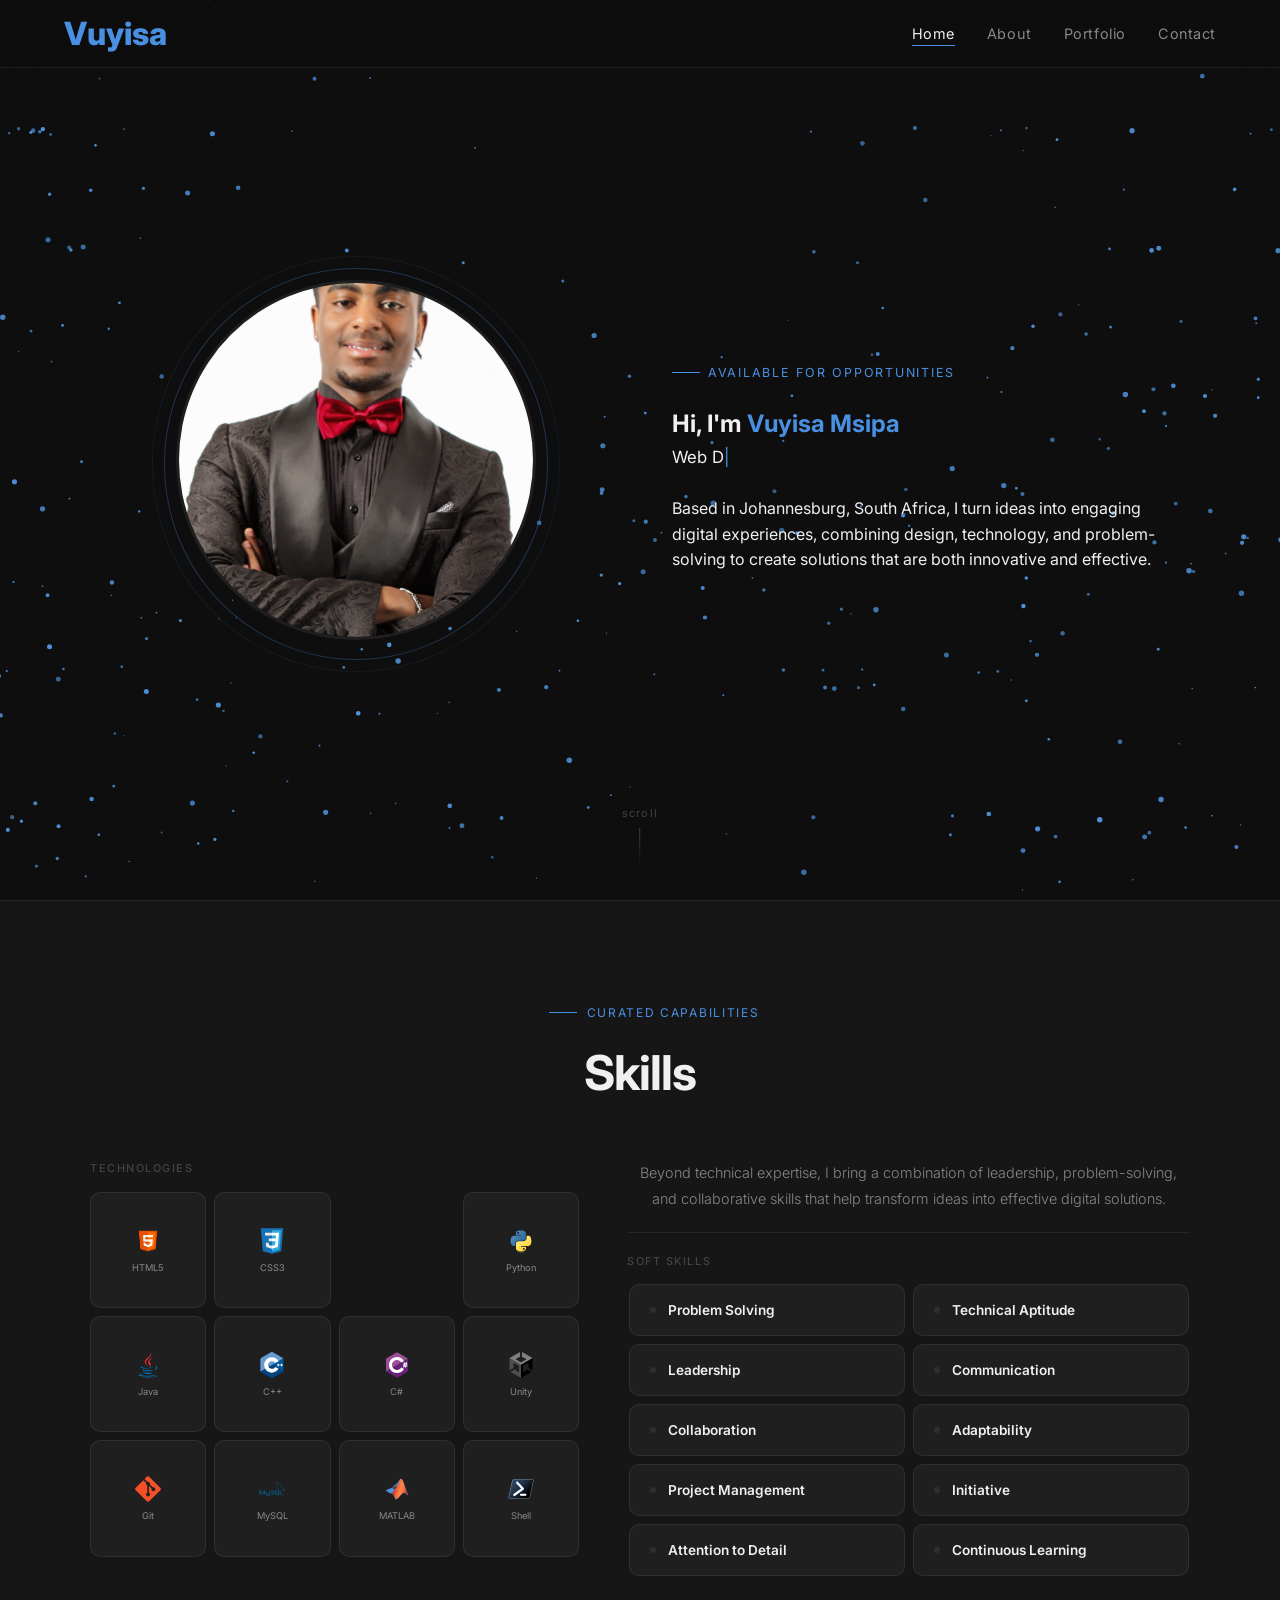
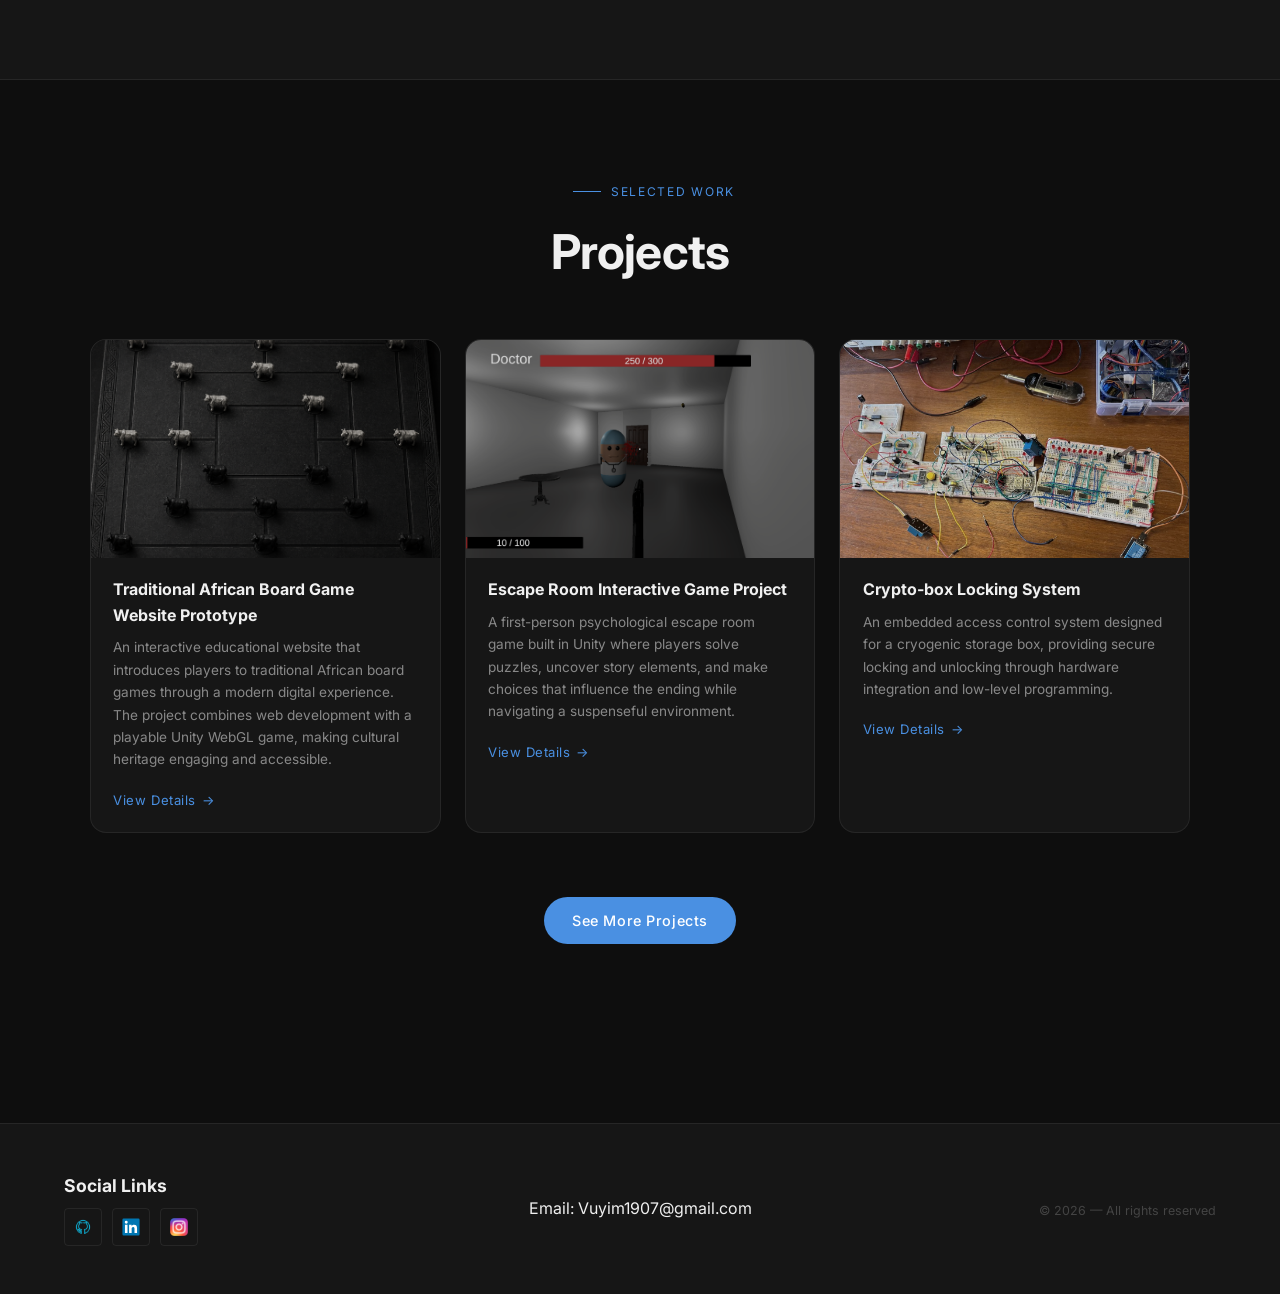
==== index.html @ aa1f0d00 "clean up and logo" ====
<!DOCTYPE html>
<html lang="en">
<head>
<meta charset="UTF-8">
<meta name="viewport" content="width=device-width, initial-scale=1.0">
<title>Home | Vuyisa Msipa</title>
<link rel="preconnect" href="https://fonts.googleapis.com">
<link rel="preconnect" href="https://fonts.gstatic.com" crossorigin>
<link href="https://fonts.googleapis.com/css2?family=Inter:wght@400;500;700&display=swap" rel="stylesheet">

<link rel="stylesheet" href="./CSS/main.css">
<link rel="stylesheet" href="./CSS/layout.css">
<link rel="stylesheet" href="./CSS/components.css">
<link rel="stylesheet" href="./CSS/nav_and_foot.css">
<link rel="stylesheet" href="./CSS/responsive.css">

<script src="./JS/loading.js" defer></script>
<script src="./JS/data.js" defer></script>
<script src="./JS/main.js" defer></script>
<script src="./JS/navigation.js" defer></script>
<script src="./JS/scroll-animation.js" defer></script>
<script src="./JS/modal.js" defer></script>
<script src="./JS/form-validation.js" defer></script>
<script src="./JS/sections.js" defer></script>
<script src="./JS/particles.js" defer></script>
</head>
<body>
<canvas id="particle-canvas"></canvas>
<div id="loader">
  <div class="ring-wrapper">
    <div class="ring"></div>
    <span class="loading-text">loading...</span>
  </div>
  
  <h1 class="website-name">Home</h1>
</div>
 
<nav id="nav"></nav>
  
  <div class="mob-menu" id="mm"></div>
 
<section class="hero">
  <div class="hero-vis">
    <div class="photo-frame">
      <img src="./Assets/Images/Me.jpg" alt="Vuyisa Msipa">
    </div>
  </div>

  <div class="hero-text">
    <div class="kicker">Available for opportunities</div>
    <h1>Hi, I'm <span class="text-accent">Vuyisa Msipa</span></h1>
    <div class="tw-wrap" id="tw"></div>
    <p class="hero-desc">Based in Johannesburg, South Africa, I turn ideas into engaging digital experiences, combining design, technology, and problem-solving to create solutions that are both innovative and effective.</p>
  </div>
  <div class="scroll-ind">scroll</div>
</section>
 
<section class="skills-sec">
  <div class="inner">
<div class="reveal section-header-centered">
<div class="sec-label centered-label">Curated Capabilities</div>
      <h2 class="sec-title large-title">Skills</h2>
    </div>

    <div class="skills-lay">
      <div>
        <div class="sk-tech-label">Technologies</div>
      <div class="skills-grid"></div>
      </div>

     <div class="reveal text-center">
        <p class="skills-desc">
          Beyond technical expertise, I bring a combination of leadership, problem-solving, and collaborative skills that help transform ideas into effective digital solutions.
        </p>
        <div class="sk-divider"></div>
       <div class="sk-tech-label left-label">Soft Skills</div>
        <div class="core-strengths"></div>
      </div>
    </div>
</div>
</section>
 
<section class="proj-sec">
  <div class="inner">
  
    <div class="reveal section-header-centered">
   <div class="sec-label centered-label">Selected work</div>
      <h2 class="sec-title large-title">Projects</h2>
    </div>

    <div class="proj-grid" id="proj-grid"></div>

<div class="btn-wrapper-centered">
<a href="portfolio.html" class="btn-p reveal">See More Projects</a>
    </div>
  </div>
</section>
 
<footer></footer>

<div class="modal-bg" id="modal-bg" onclick="closeModal(event)">
  <div class="modal" id="modal">
    <button class="modal-close" onclick="closeModalDirect()">✕</button>
    <img class="modal-img" id="m-img" src="" alt="">
    <div class="modal-body">
      <div class="modal-num" id="m-num"></div>
      <div class="modal-title" id="m-title"></div>
      <div class="modal-tags" id="m-tags"></div>
      <div class="modal-section"><h4>Overview</h4><p id="m-desc"></p></div>
      <div class="modal-section"><h4>Process & Approach</h4><p id="m-process"></p></div>
      <div class="modal-section"><h4>Key Features</h4><p id="m-features"></p></div>
    </div>
  </div>
</div>

</body>
</html>
---- CSS/main.css ----
*{ margin: 0; padding: 0; box-sizing: border-box; }
:root {
  --bg: #0e0e0e; --section-area-bg: #161616; --surface2: #1f1f1f;
  --border: rgba(255, 255, 255, 0.07); --accent: #4A90E2;
  --accent-dim: rgba(74, 144, 226, 0.15); --accent-glow: rgba(74, 144, 226, 0.3);
  --text: #f0f0f0; --muted: #888; --subtle: #444;
}
html { scroll-behavior: smooth; }
 body {
  font-family: 'Inter', sans-serif; 
  background: var(--bg);
  color: var(--text); 
  overflow-x: hidden; 
  line-height: 1.6; 
}

.website-name {
  font-family: 'Inter', sans-serif; 
  font-size: 48px; 
  font-weight: 700;
  color: var(--accent); 
  letter-spacing: 2px;
  text-transform: uppercase;
}

.loading-text {
  color: var(--text); 
  font-family: 'Inter', sans-serif; 
  font-size: 16px; /* Standardized to body size */
  text-transform: uppercase;
  letter-spacing: 2px;
  animation: pulse-text 2s ease-in-out infinite; 
  z-index: 1;
}

#loader {
  position: fixed;
  inset: 0;
  background: var(--bg); 
  z-index: 9999;
  display: flex;
  flex-direction: column; /* Stacks items vertically */
  text-align: center;
  justify-content: center;
  align-items: center;
  transition: opacity 0.6s ease, visibility 0.6s ease;
}

#loader.done {
  opacity: 0;
  visibility: hidden;
  pointer-events: none;
}

.ring-wrapper {
  position: relative;
  width: 200px;
  height: 200px;
  display: flex;
  justify-content: center;
  align-items: center;
  margin-bottom: 30px; 
}

.ring {
  position: absolute;
  inset: 0;
  border-radius: 50%;
  animation: shiny-ring 2s linear infinite;
}

.ring::before {
  position: absolute;
  content: '';
  left: 0;
  top: 0;
  height: 100%;
  width: 100%;
  border-radius: 50%;
  box-shadow: 0 0 5px rgba(255, 255, 255, 0.3);
}


@keyframes shiny-ring {
  0% {
    transform: rotate(0deg);
    box-shadow: 1px 5px 2px var(--accent);
  }
  50% {
    transform: rotate(180deg);
    box-shadow: 1px 5px 7px var(--surface2); /* The crisp white reflection sweep */
  }
  100% {
    transform: rotate(360deg);
    box-shadow: 1px 5px 2px var(--accent);
  }
}

@keyframes pulse-text {
  0%, 100% {
    opacity: 1;
    color: var(--text);
  }
  50% {
    opacity: 0.15;
    color: var(--bg);
  }
}
---- CSS/layout.css ----
section { position: relative; z-index: 1; }
.inner { max-width: 1100px; margin: 0 auto; }
.page-header { padding: clamp(7rem, 14vh, 10rem) clamp(1.5rem, 5vw, 4rem) clamp(2rem, 4vw, 3rem); max-width: 1100px; margin: 0 auto; }
.page-kicker { display: inline-flex; align-items: center; gap: 8px; font-family: Inter, sans-serif; font-size: .78rem; color: var(--accent); letter-spacing: .14em; text-transform: uppercase; margin-bottom: 1rem; }
.page-kicker::before { content: ''; width: 28px; height: 1px; background: var(--accent); }
.page-title { font-family: 'Inter', sans-serif; font-size: clamp(3rem, 7vw, 5.5rem); font-weight: 800; line-height: 1; letter-spacing: -.03em; margin-bottom: 1.2rem; }
.page-title span { color: var(--accent); }
.page-intro { color: var(--muted); font-size: 1rem; line-height: 1.8; max-width: 600px; }

/* Section Specific Layouts */
.hero { min-height: 100vh; padding: clamp(6rem, 12vh, 10rem) clamp(1.5rem, 5vw, 4rem) 5rem; display: grid; grid-template-columns: 1fr 1fr; align-items: center; gap: 4rem; max-width: 1200px; margin: 0 auto; }
.about-sec { padding: clamp(2rem, 4vw, 4rem) clamp(1.5rem, 5vw, 4rem); }
.intro-grid { 
  display: grid; 
  grid-template-columns: 1fr; 
  gap: 2rem;                 
  align-items: start; 
  max-width: 680px;           
  margin: 0 auto; 
}
.skills-sec { background: var(--section-area-bg); border-top: 1px solid var(--border); border-bottom: 1px solid var(--border); padding: clamp(4rem, 8vw, 7rem) clamp(1.5rem, 5vw, 4rem); }
.skills-lay { display: grid; grid-template-columns: 1fr 1.15fr; gap: 48px; align-items: start; }
.proj-sec { padding: clamp(4rem, 8vw, 7rem) clamp(1.5rem, 5vw, 4rem); }
.proj-grid { display: grid; grid-template-columns: repeat(3, 1fr); gap: 24px; max-width: 1200px; margin: 0 auto; }
.projects-sec { padding: 0 clamp(1.5rem, 5vw, 4rem) clamp(4rem, 8vw, 7rem); }
.proj-stack { display: flex; flex-direction: column; gap: 2px; }
.contact-sec { padding: 0 clamp(1.5rem, 5vw, 4rem) clamp(4rem, 8vw, 7rem); }
.cta-sec { padding: clamp(3rem, 6vw, 5rem) clamp(1.5rem, 5vw, 4rem); }
.divider { border: none; border-top: 1px solid var(--border); margin: clamp(2rem, 4vw, 4rem) clamp(1.5rem, 5vw, 4rem); }
---- CSS/components.css ----
/* Typography & Labels */
.sec-label { font-family: Inter, sans-serif; font-size: .75rem; color: var(--accent); letter-spacing: .14em; text-transform: uppercase; margin-bottom: .8rem; display: flex; align-items: center; gap: 10px; }
.sec-label::before { content: ''; width: 28px; height: 1px; background: var(--accent); }
.sec-title { font-family: 'Inter', sans-serif; font-size: clamp(1.8rem, 3.5vw, 2.8rem); font-weight: 700; letter-spacing: -.02em; margin-bottom: 1.5rem; }
.kicker { display: inline-flex; align-items: center; gap: 8px; font-family: Inter, sans-serif; font-size: .78rem; color: var(--accent); letter-spacing: .14em; text-transform: uppercase; margin-bottom: 1.4rem; }
.kicker::before { content: ''; width: 28px; height: 1px; background: var(--accent); }
.tw-wrap { font-family: Inter, sans-serif; font-size: clamp(.95rem, 1.5vw, 1.05rem); color: var(--text); margin-bottom: 1.6rem; min-height: 1.6em; }
.tw-wrap::after { content: '|'; color: var(--accent); animation: blink .7s step-end infinite; }
@keyframes blink { 50% { opacity: 0; } }

/* Buttons */
.btn-p { display: inline-flex; align-items: center; gap: 8px; padding: .75rem 1.75rem; border-radius: 50px; background: var(--accent); color: #fff; font-size: .9rem; font-weight: 500; letter-spacing: .04em; text-decoration: none; border: none; cursor: pointer; transition: transform .2s, box-shadow .2s; }
.btn-p:hover { transform: translateY(-2px); box-shadow: 0 8px 24px var(--accent-glow); }
.btn-submit { width: 100%; padding: .9rem 1.5rem; border-radius: 50px; background: var(--accent); color: #fff; font-family: Inter, sans-serif; font-size: .95rem; font-weight: 500; letter-spacing: .04em; border: none; cursor: pointer; transition: transform .2s, box-shadow .2s; margin-top: .5rem; }
.btn-submit:hover { transform: translateY(-2px); box-shadow: 0 8px 24px var(--accent-glow); }



/* General Cards & Blocks */
.card { background: var(--section-area-bg); border: 1px solid var(--border); border-radius: 4px; padding: 2rem; margin-bottom: 2px; max-width: 900px; margin-inline: auto; }
.card:hover { border-color: rgba(74, 144, 226, .2); }
.card-head { font-family: Inter, sans-serif; font-weight: 700; font-size: 1.1rem; margin-bottom: 1rem; display: flex; align-items: center; gap: 10px; }
.card-head::before { content: ''; width: 4px; height: 18px; background: var(--accent); border-radius: 2px; }
.card-desc { color: var(--muted); font-size: .9rem; line-height: 1.7; margin-bottom: 1.2rem; }
.cta-box { background: var(--section-area-bg); border: 1px solid var(--border); border-radius: 4px; padding: 3rem; text-align: center; max-width: 1100px; margin: 0 auto; }
.cta-box h3 { font-family: Inter, sans-serif; font-size: clamp(1.4rem, 2.5vw, 2rem); font-weight: 700; margin-bottom: .8rem; }
.cta-box p { color: var(--muted); font-size: .95rem; line-height: 1.7; max-width: 500px; margin: 0 auto 2rem; }

/* Lists & Goals */
ul.styled { list-style: none; display: flex; flex-direction: column; gap: 8px; }
ul.styled li { display: flex; align-items: flex-start; gap: 10px; color: var(--muted); font-size: .9rem; line-height: 1.55; }
ul.styled li::before { content: '→'; color: var(--accent); font-family: Inter, sans-serif; font-size: .8rem; flex-shrink: 0; margin-top: 2px; }
.goals-grid { display: grid; grid-template-columns: 1fr 1fr; gap: 16px; max-width: 900px; margin: 0 auto; }
.goal-card { background: var(--surface2); border: 1px solid var(--border); border-radius: 4px; padding: 1.4rem; }
.goal-card h4 { font-family: Inter, sans-serif; font-size: .95rem; font-weight: 700; margin-bottom: .6rem; color: var(--accent); }
.goal-card p { color: var(--muted); font-size: .88rem; line-height: 1.7; }

/* Images & Visuals */
.intro-img { border-radius: 4px; overflow: hidden; border: 1px solid var(--border); }
.intro-img img { width: 100%; height: 320px; object-fit: cover; filter: grayscale(20%); transition: filter .4s; display: block; }
.intro-img:hover img { filter: none; }
.hobbies-img { border-radius: 4px; overflow: hidden; border: 1px solid var(--border); margin-top: 1.5rem; }
.hobbies-img img { width: 100%; height: 220px; object-fit: cover; display: block; filter: grayscale(20%); transition: filter .4s; border-radius: 16px; }
.hobbies-img:hover img { filter: none; }
.photo-frame { position: relative; width: clamp(220px, 32vw, 360px); aspect-ratio: 1; border-radius: 16px; }
.photo-frame::before { content: ''; position: absolute; inset: -12px; border-radius: 50%; border: 1px solid var(--accent-glow); animation: pulse 3s ease-in-out infinite; }
.photo-frame::after { content: ''; position: absolute; inset: -24px; border-radius: 50%; border: 1px solid rgba(74, 144, 226, .1); animation: pulse 3s 1s ease-in-out infinite; }
.photo-frame img { width: 100%; height: 100%; object-fit: cover; border-radius: 50%; border: 3px solid var(--surface2); filter: grayscale(20%); transition: filter .4s; }
.photo-frame img:hover { filter: none; }
@keyframes pulse { 0%, 100% { transform: scale(1); opacity: 1; } 50% { transform: scale(1.04); opacity: .6; } }

/* Skills Layout & Elements */
.sk-tech-label { font-size: .68rem; letter-spacing: .14em; font-family: Inter, sans-serif; color: var(--subtle); text-transform: uppercase; margin-bottom: 14px; font-weight: 500; }
.sk-divider { width: 100%; height: 1px; background: var(--border); margin: 20px 0; }
.skills-grid { display: grid; grid-template-columns: repeat(4, 1fr); gap: 8px; }
.sk { aspect-ratio: 1; background: var(--surface2); border: 1px solid var(--border); border-radius: 10px; display: flex; flex-direction: column; align-items: center; justify-content: center; gap: 7px; padding: 14px 8px 10px; transition: border-color .2s, background .2s, transform .2s; opacity: 0; transform: scale(.9); }
.sk.visible { opacity: 1; transform: scale(1); }
.sk:hover { border-color: var(--accent); background: var(--accent-dim); transform: scale(1.06); }
.sk img { width: 26px; height: 26px; object-fit: contain; }
.sk span { font-size: .58rem; color: var(--muted); font-family: Inter, sans-serif; text-align: center; }
.skills-desc { color: var(--muted); line-height: 1.8; font-size: .9rem; font-weight: 300; margin: 0; }
.core-strengths { display: grid; grid-template-columns: repeat(2, 1fr); gap: 8px; margin-top: 0; max-width: 560px; margin-inline: auto; }
.strength-card { background: var(--surface2); border: 1px solid var(--border); border-radius: 10px; min-height: 52px; display: flex; align-items: center; justify-content: flex-start; gap: 12px; padding: .85rem 1.25rem; text-align: left; transform: scale(1); transition: transform 0.25s ease, border-color 0.25s ease, background 0.25s ease;  }
.strength-card:hover { border-color: var(--accent); background: var(--accent-dim); transform: scale(1.06); position: relative; }
.strength-card::before { content: ''; width: 6px; height: 6px; border-radius: 50%; background: var(--border); flex-shrink: 0; transition: background .2s; }
.strength-card:hover::before { background: var(--accent); }
.strength-card h4 { margin: 0; font-family: Inter, sans-serif; font-size: .85rem; font-weight: 600; color: var(--text); transition: color .2s; }
.strength-card:hover h4 { color: var(--accent); }

/* Portfolio Project Components */
.proj-grid .pc { background: var(--section-area-bg); border: 1px solid var(--border); border-radius: 16px; overflow: hidden; transition: border-color .3s, transform .3s; }
.proj-grid .pc:hover { border-color: rgba(74, 144, 226, .35); transform: translateY(-4px); }
.pc-img { overflow: hidden; aspect-ratio: 16/10; }
.pc-img img { width: 100%; height: 100%; object-fit: cover; filter: grayscale(25%) brightness(.85); transition: filter .4s, transform .4s; }
.proj-grid .pc:hover .pc-img img { filter: none; transform: scale(1.05); }
.pc-body { padding: 1.2rem 1.4rem; }
.proj-grid .pc-title { font-family: Inter, sans-serif; font-weight: 700; font-size: 1rem; margin-bottom: .5rem; }
.proj-grid .pc-desc { color: var(--muted); font-size: .85rem; line-height: 1.65; margin-bottom: 1rem; }
.pc-link { font-size: .82rem; color: var(--accent); text-decoration: none; letter-spacing: .04em; display: inline-flex; align-items: center; gap: 6px; transition: gap .2s; border-radius: 50px; }
.pc-link:hover { gap: 12px; }
.pc-link::after { content: '→'; }

.proj-stack .pc { background: var(--section-area-bg); border: 1px solid var(--border); border-radius: 16px; overflow: hidden; display: grid; grid-template-columns: 380px 1fr; opacity: 0; transform: translateY(30px); transition: opacity .5s, transform .5s, border-color .3s; }
.proj-stack .pc:nth-child(even) { direction: rtl; }
.proj-stack .pc:nth-child(even) > * { direction: ltr; }
.proj-stack .pc.visible { opacity: 1; transform: none; }
.proj-stack .pc:hover { border-color: rgba(74, 144, 226, .35); }
.pc-thumb { overflow: hidden; aspect-ratio: 16/10; }
.pc-thumb img { width: 100%; height: 100%; object-fit: cover; filter: grayscale(30%) brightness(.8); transition: filter .5s, transform .5s; display: block; }
.proj-stack .pc:hover .pc-thumb img { filter: none; transform: scale(1.04); }
.pc-info { padding: 2rem 2.5rem; display: flex; flex-direction: column; justify-content: center; gap: 1rem; }
.pc-num { font-family: Inter, sans-serif; font-size: .7rem; color: var(--accent); letter-spacing: .1em; }
.proj-stack .pc-title { font-family: Inter, sans-serif; font-size: clamp(1.1rem, 2vw, 1.4rem); font-weight: 700; }
.proj-stack .pc-desc { color: var(--muted); font-size: .9rem; line-height: 1.7; max-width: 400px; }
.pc-tags { display: flex; flex-wrap: wrap; gap: 8px; }
.tag { font-family: Inter, sans-serif; font-size: .68rem; padding: 4px 10px; border-radius: 2px; background: var(--accent-dim); color: var(--accent); letter-spacing: .06em; }
.pc-btn { align-self: flex-start; display: inline-flex; align-items: center; gap: 8px; padding: .6rem 1.4rem; border-radius: 2px; background: transparent; border: 1px solid var(--subtle); color: var(--muted); font-size: .85rem; font-weight: 500; letter-spacing: .04em; transition: border-color .2s, color .2s, gap .2s; }
.pc-btn:hover { border-color: var(--accent); color: var(--accent); gap: 14px; cursor: pointer; }

/* Contact Forms & Elements */
.form-card { background: var(--section-area-bg); border: 1px solid var(--border); border-radius: 16px; padding: clamp(2.5rem, 6vw, 3.5rem); box-shadow: 0 20px 40px rgba(0, 0, 0, 0.3); }
.form-card h3 { font-family: 'Inter', sans-serif; font-size: 1.3rem; font-weight: 700; margin-bottom: .5rem; }
.form-card p { color: var(--muted); font-size: .88rem; line-height: 1.6; margin-bottom: 2rem; }
.field { margin-bottom: 2rem; }
.field label { display: block; font-family: Inter, sans-serif; font-size: .72rem; color: var(--accent); letter-spacing: .1em; text-transform: uppercase; margin-bottom: .5rem; }
.field input, .field textarea { width: 100%; background: var(--surface2); border: 1px solid var(--border); border-radius: 8px; padding: 1.1rem 1.25rem; color: var(--text); font-family: Inter, sans-serif; font-size: .95rem; line-height: 1.5; transition: border-color .2s, background-color .2s; outline: none; resize: vertical; }
.field input:focus, .field textarea:focus { border-color: var(--accent); background: var(--bg); }
.field input::placeholder, .field textarea::placeholder { color: var(--subtle); }
.field textarea { min-height: 165px; }

.form-success { display: none; text-align: center; padding: 2rem; color: var(--accent); font-family: Inter, sans-serif; font-size: .9rem; }
.form-success.show { display: block; }
.err { color: #e05; font-size: .78rem; margin-top: 4px; font-family: Inter, sans-serif; display: none; }
.err.show { display: block; }

/* Modals */
.modal-bg { position: fixed; inset: 0; background: rgba(0, 0, 0, .85); z-index: 2000; display: flex; align-items: center; justify-content: center; padding: 1.5rem; opacity: 0; visibility: hidden; transition: opacity .3s, visibility .3s; backdrop-filter: blur(8px); }
.modal-bg.open { opacity: 1; visibility: visible; }
.modal { background: var(--section-area-bg); border: 1px solid rgba(74, 144, 226, .25); border-radius: 4px; max-width: 760px; width: 100%; max-height: 90vh; overflow-y: auto; position: relative; transform: scale(.95) translateY(20px); transition: transform .3s; }
.modal-bg.open .modal { transform: none; }
.modal-img { width: 100%; aspect-ratio: 16/9; object-fit: cover; display: block; }
.modal-body { padding: 2rem; }
.modal-num { font-family: Inter, sans-serif; font-size: .7rem; color: var(--accent); letter-spacing: .1em; margin-bottom: .5rem; }
.modal-title { font-family: Inter, sans-serif; font-size: 1.6rem; font-weight: 800; margin-bottom: 1rem; }
.modal-desc { color: var(--muted); font-size: .9rem; line-height: 1.8; margin-bottom: 1.5rem; }
.modal-tags { display: flex; flex-wrap: wrap; gap: 8px; margin-bottom: 1.5rem; }
.modal-close { position: absolute; top: 1rem; right: 1rem; background: var(--surface2); border: 1px solid var(--border); border-radius: 50%; width: 36px; height: 36px; display: flex; align-items: center; justify-content: center; font-size: 1.1rem; color: var(--muted); transition: color .2s, border-color .2s; }
.modal-close:hover { color: var(--text); border-color: var(--accent); }
.modal-section { margin-bottom: 1.2rem; }
.modal-section h4 { font-family: Inter, sans-serif; font-size: .9rem; font-weight: 700; margin-bottom: .5rem; color: var(--accent); }
.modal-section p { color: var(--muted); font-size: .88rem; line-height: 1.7; }

/* Utilities & Animations */
.intro-text p { color: var(--muted); line-height: 1.85; font-size: .95rem; }
.intro-text p+p { margin-top: 1rem; }
.reveal { opacity: 0; transform: translateY(28px); transition: opacity .6s, transform .6s; }
.reveal.visible { opacity: 1; transform: none; }
.hero-text { opacity: 0; transform: translateY(24px); animation: hIn .8s .9s cubic-bezier(.4, 0, .2, 1) forwards; }
.hero-vis { opacity: 0; animation: hIn .8s 1.1s cubic-bezier(.4, 0, .2, 1) forwards; display: flex; align-items: center; justify-content: center; }
@keyframes hIn { to { opacity: 1; transform: none; } }
.scroll-ind { position: absolute; bottom: 2rem; left: 50%; transform: translateX(-50%); display: flex; flex-direction: column; align-items: center; gap: 6px; color: var(--subtle); font-family: Inter, sans-serif; font-size: .68rem; letter-spacing: .1em; animation: bob 2s ease-in-out infinite; }
@keyframes bob { 0%, 100% { transform: translateX(-50%) translateY(0); } 50% { transform: translateX(-50%) translateY(6px); } }
.scroll-ind::after { content: ''; width: 1px; height: 40px; background: linear-gradient(var(--subtle), transparent); }
/*3D Particle Canvas*/
#particle-canvas {
  position: fixed;
  top: 0;
  left: 0;
  width: 100vw;
  height: 100vh;
  display: block;
  z-index: -1;
  pointer-events: none; 
}

/* Extracted Utility Classes */
.text-accent { color: var(--accent); }
.text-center { text-align: center; }
.section-header-centered { text-align: center; margin-bottom: 3rem; }
.centered-label { justify-content: center; transform: translateX(14px); }
.large-title { font-size: 3rem; margin-bottom: 0; }
.left-label { text-align: left; margin-bottom: 14px; }
.btn-wrapper-centered { text-align: center; margin-top: 4rem; }

/* Contact Form Utilities */
.contact-header { display: flex; flex-direction: column; align-items: center; padding-bottom: 2rem; }
.contact-intro { text-align: center; margin: 0 auto; }
.form-wrapper { max-width: 650px; margin: 0 auto; }
.form-success-note { color: var(--muted); font-size: .82rem; }

/* About Page Utilities */
.mb-1 { margin-bottom: 1rem; }
.mt-16 { margin-top: 16px; }
.mb-0 { margin-bottom: 0 !important; }
---- CSS/nav_and_foot.css ----
/* Navigation Bar */
nav { 
  position: fixed; 
  top: 0; 
  left: 0; 
  right: 0; 
  z-index: 1000; 
  display: flex; 
  align-items: center; 
  justify-content: space-between; 
  padding: 0 clamp(1.5rem, 5vw, 4rem); 
  height: 68px; 
  background: rgba(14, 14, 14, .97); 
  backdrop-filter: blur(20px); 
  border-bottom: 1px solid var(--border); 
  transition: background .3s; 
}

.nav-logo { 
  font-family: Inter, sans-serif; 
  font-weight: 800; 
  font-size: 2rem; 
  color: var(--accent); 
  text-decoration: none; 
  position: relative; 
}

.nav-links { 
  display: flex; 
  gap: 2rem; 
  list-style: none; 
}

.nav-links a { 
  color: var(--muted); 
  text-decoration: none; 
  font-size: .9rem; 
  letter-spacing: .04em; 
  transition: color .2s; 
  position: relative; 
}

.nav-links a::after { 
  content: ''; 
  position: absolute; 
  bottom: -4px; 
  left: 0; 
  right: 0; 
  height: 1px; 
  background: var(--accent); 
  transform: scaleX(0); 
  transform-origin: left; 
  transition: transform .25s; 
}

.nav-links a:hover { 
  color: var(--text); 
}

.nav-links a:hover::after, 
.nav-links a.active::after { 
  transform: scaleX(1); 
}

.nav-links a.active { 
  color: var(--text); 
}

/* Responsive Hamburger Layout Components */
.ham { 
  display: none; 
  flex-direction: column; 
  gap: 5px; 
  background: none; 
  border: none; 
  padding: 4px; 
}

.ham span { 
  width: 24px; 
  height: 1.5px; 
  background: var(--text); 
  transition: transform .3s, opacity .3s; 
  display: block; 
}

/* Mobile Slide Overlay Menu */
.mob-menu { 
  display: none; 
  position: fixed; 
  top: 68px; 
  left: 0; 
  right: 0; 
  bottom: 0; 
  background: rgba(14, 14, 14, .97); 
  z-index: 999; 
  flex-direction: column; 
  align-items: center; 
  justify-content: center; 
  gap: 2.5rem; 
}

.mob-menu.open { 
  display: flex; 
}

.mob-menu a { 
  font-family: Inter, sans-serif; 
  font-size: 2rem; 
  font-weight: 700; 
  color: var(--text); 
  text-decoration: none; 
  transition: color .2s; 
}

.mob-menu a:hover { 
  color: var(--accent); 
}


/*FOOTER */
footer { 
  background: var(--section-area-bg); 
  border-top: 1px solid var(--border); 
  padding: 3rem clamp(1.5rem, 5vw, 4rem); 
  
  display: grid;
  grid-template-columns: 1fr auto 1fr;
  align-items: center;
  gap: 2rem; 
  
  position: relative; 
  z-index: 1; 
  margin-top: clamp(3rem, 6vw, 6rem); 
}

.f-logo { 
  font-family: Inter, sans-serif; 
  font-weight: 700; 
  font-size: 1.1rem; 
}

.f-copy { 
  color: var(--subtle); 
  font-size: .78rem; 
  font-family: Inter, sans-serif; 
  margin-top: 4px; 
}

/* Social Links & Icons */
.soc-row { 
  display: flex; 
  gap: 10px; 
}

.soc { 
  display: inline-flex; 
  align-items: center; 
  justify-content: center; 
  width: 38px; 
  height: 38px; 
  border: 1px solid var(--border); 
  border-radius: 4px; 
  text-decoration: none; 
  transition: border-color .2s ease; 
}

/* Turns the border blue on hover */
.soc:hover { 
  border-color: #007BFF; 
}

.soc img {
  width: 18px;
  height: 18px;
  object-fit: contain;
  transition: opacity 0.2s ease;
}

/* Adds a slight fade to the image on hover */
.soc:hover img {
  opacity: 0.8;
}
---- CSS/responsive.css ----
@media(max-width: 900px) {
  .hero { grid-template-columns: 1fr; text-align: center; padding-top: 8rem; }
  .hero-vis { order: -1; }
  .photo-frame { width: 180px; }
  .hero-desc { max-width: 100%; margin-inline: auto; }
  .kicker { justify-content: center; }
  .skills-lay { grid-template-columns: 1fr; gap: 2rem; }
  .proj-grid { grid-template-columns: 1fr; }
  .proj-stack .pc { grid-template-columns: 1fr; }
  .proj-stack .pc:nth-child(even) { direction: ltr; }
  .pc-thumb { aspect-ratio: 16/9; }
}

@media(max-width: 768px) {
  .intro-grid { grid-template-columns: 1fr; }
  .goals-grid { grid-template-columns: 1fr; }
  footer {
    grid-template-columns: 1fr;
    justify-content: center;
    text-align: center;
    gap: 2.5rem;
  }
  footer > div {
    display: flex !important;
    flex-direction: column !important;
    align-items: center !important;
    text-align: center !important;
  }
}

@media(max-width: 640px) {
  .nav-links { display: none; }
  .ham { display: flex; }
  .proj-grid { grid-template-columns: 1fr; }
}

@media (pointer: coarse) {
  body, a, button, .soc-card, .ham {
    cursor: auto !important;
  }
}
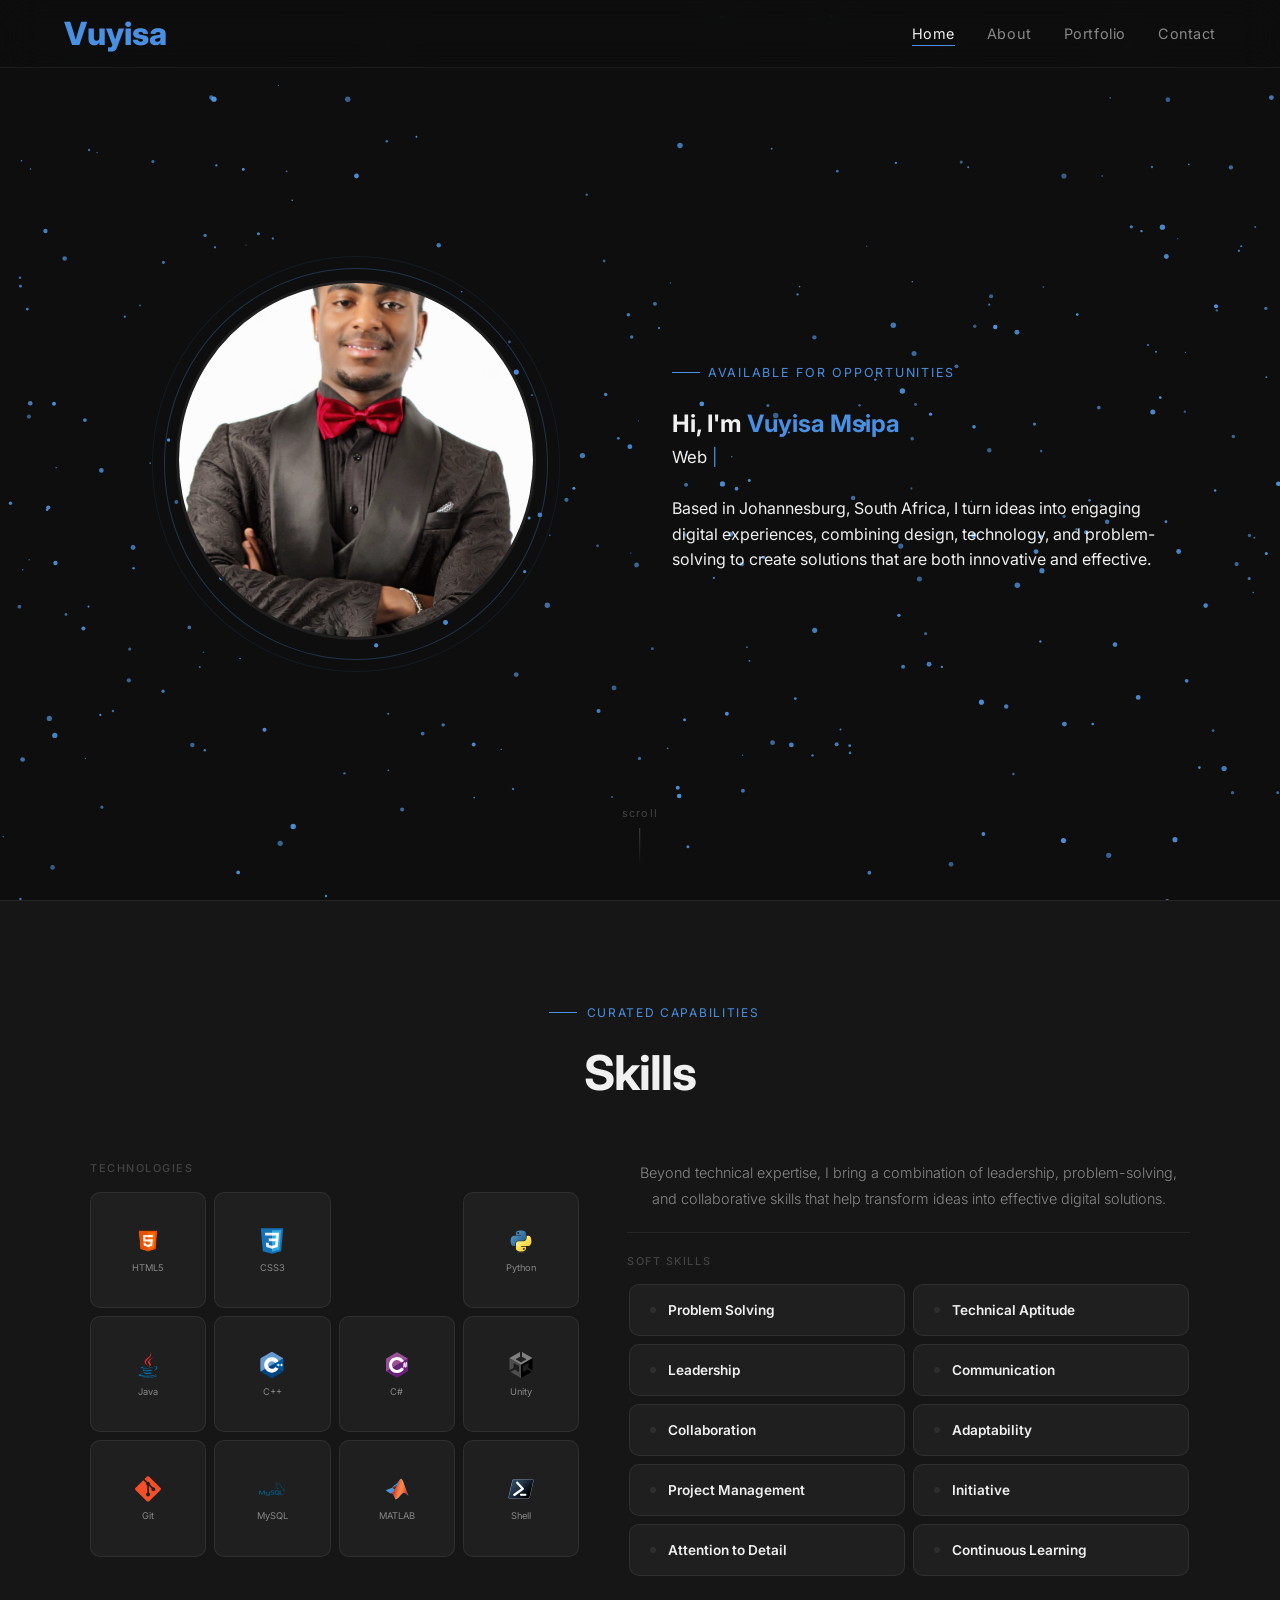
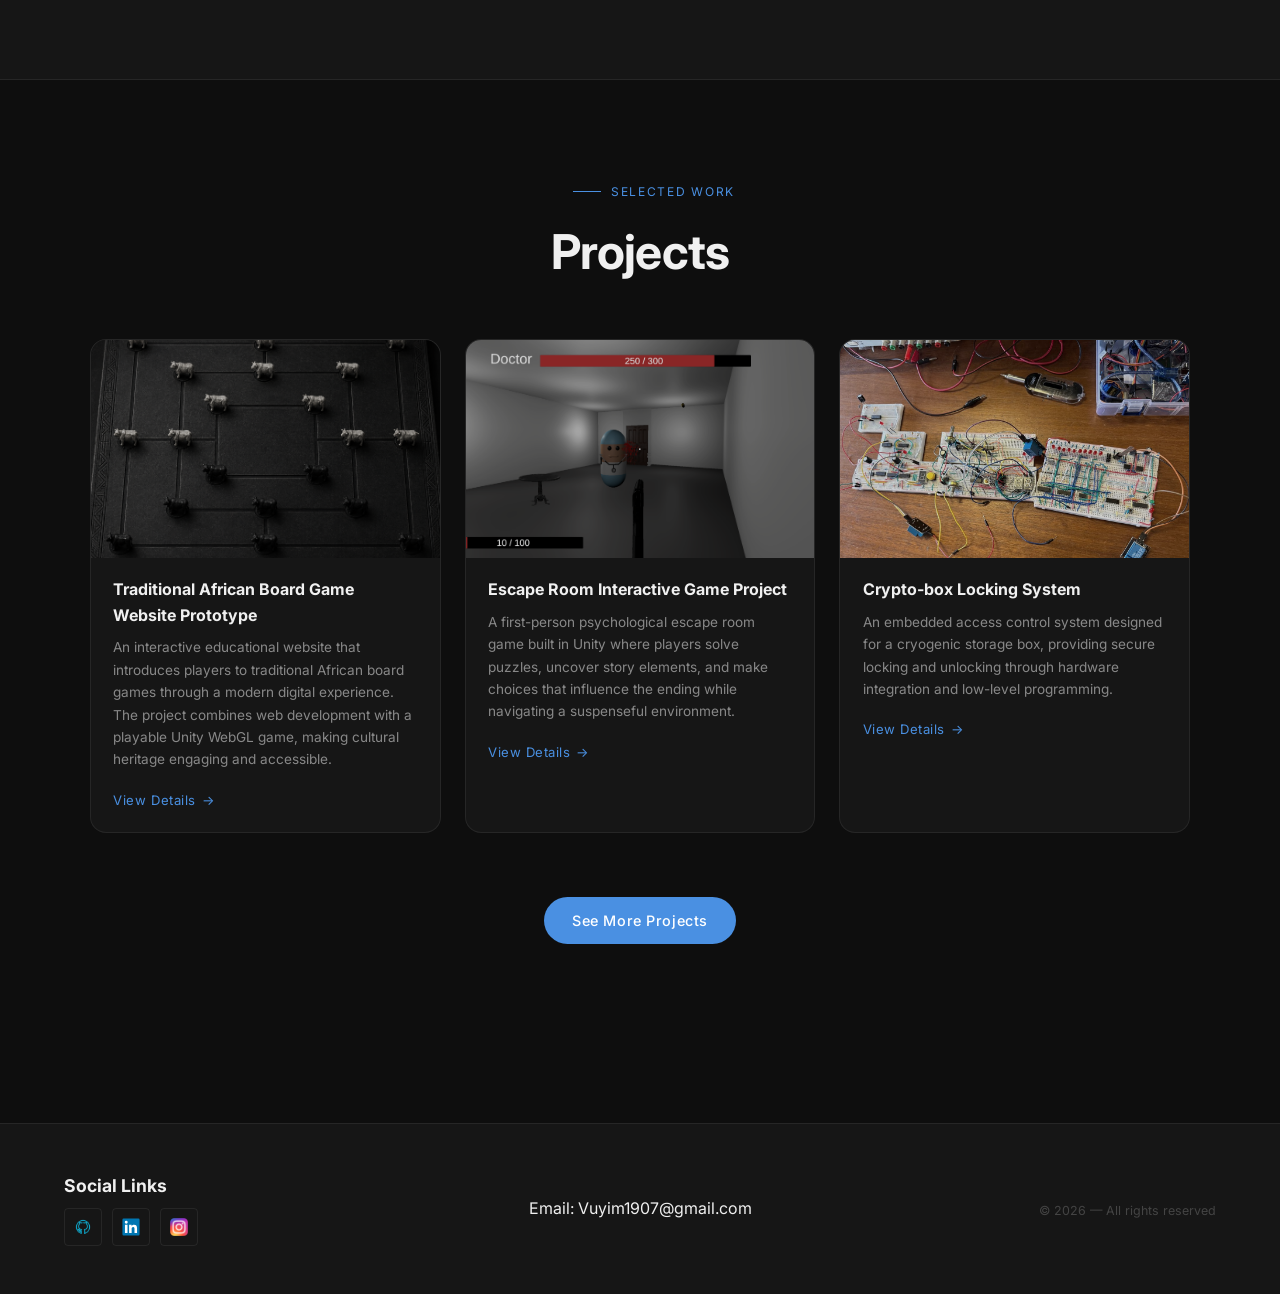
==== commit 4c97bf25: "about" ====
--- a/index.html
+++ b/index.html
@@ -25,20 +25,20 @@
 <script src="./JS/particles.js" defer></script>
 </head>
 <body>
-<canvas id="particle-canvas"></canvas>
+<canvas id="particle-canvas" aria-hidden="true"></canvas>
 <div id="loader">
   <div class="ring-wrapper">
     <div class="ring"></div>
     <span class="loading-text">loading...</span>
   </div>
   
-  <h1 class="website-name">Home</h1>
+  <p class="website-name">Home</p>
 </div>
  
 <nav id="nav"></nav>
   
   <div class="mob-menu" id="mm"></div>
- 
+ <main>
 <section class="hero">
   <div class="hero-vis">
     <div class="photo-frame">
@@ -95,7 +95,7 @@
     </div>
   </div>
 </section>
- 
+ </main>
 <footer></footer>
 
 <div class="modal-bg" id="modal-bg" onclick="closeModal(event)">
--- a/CSS/components.css
+++ b/CSS/components.css
@@ -13,7 +13,6 @@
 .btn-p:hover { transform: translateY(-2px); box-shadow: 0 8px 24px var(--accent-glow); }
 .btn-submit { width: 100%; padding: .9rem 1.5rem; border-radius: 50px; background: var(--accent); color: #fff; font-family: Inter, sans-serif; font-size: .95rem; font-weight: 500; letter-spacing: .04em; border: none; cursor: pointer; transition: transform .2s, box-shadow .2s; margin-top: .5rem; }
 .btn-submit:hover { transform: translateY(-2px); box-shadow: 0 8px 24px var(--accent-glow); }
-
 
 
 /* General Cards & Blocks */
--- a/CSS/nav_and_foot.css
+++ b/CSS/nav_and_foot.css
@@ -177,7 +177,4 @@
   transition: opacity 0.2s ease;
 }
 
-/* Adds a slight fade to the image on hover */
-.soc:hover img {
-  opacity: 0.8;
-}+.soc:hover img {opacity: 0.8;}
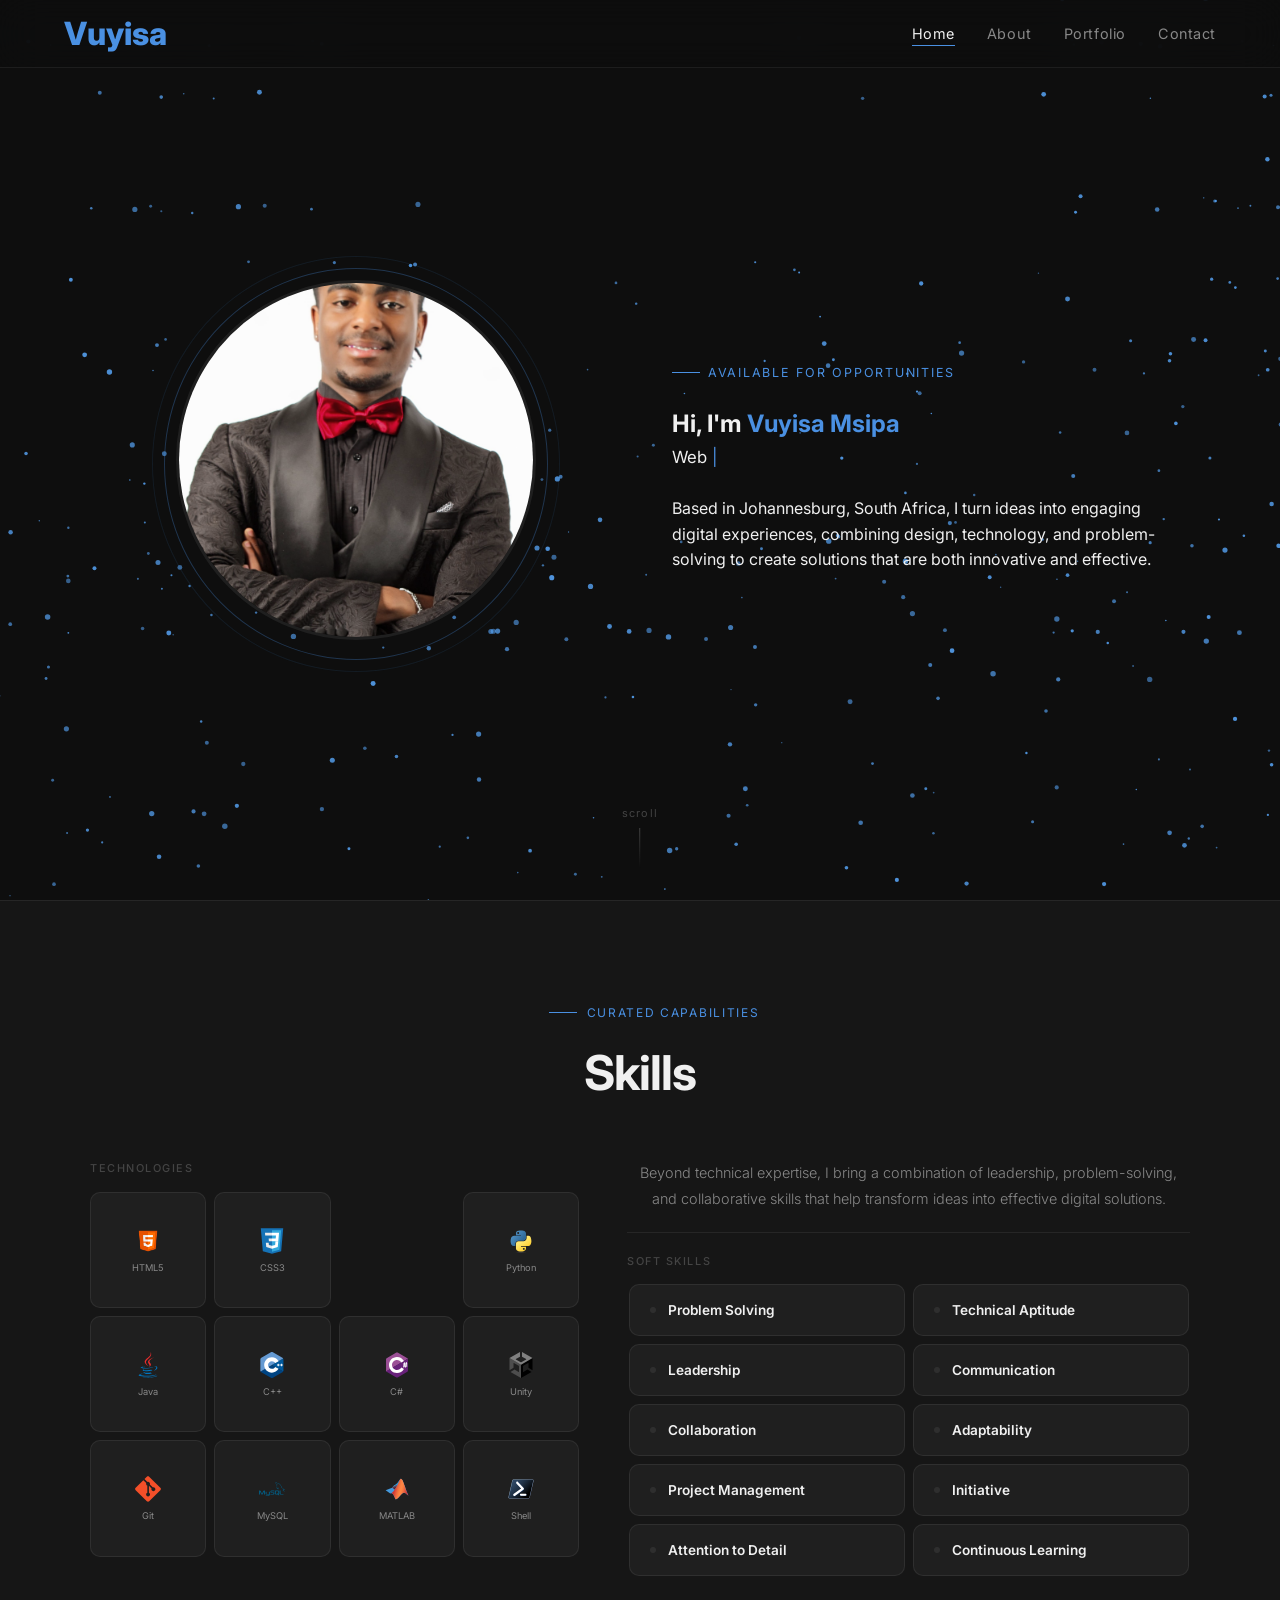
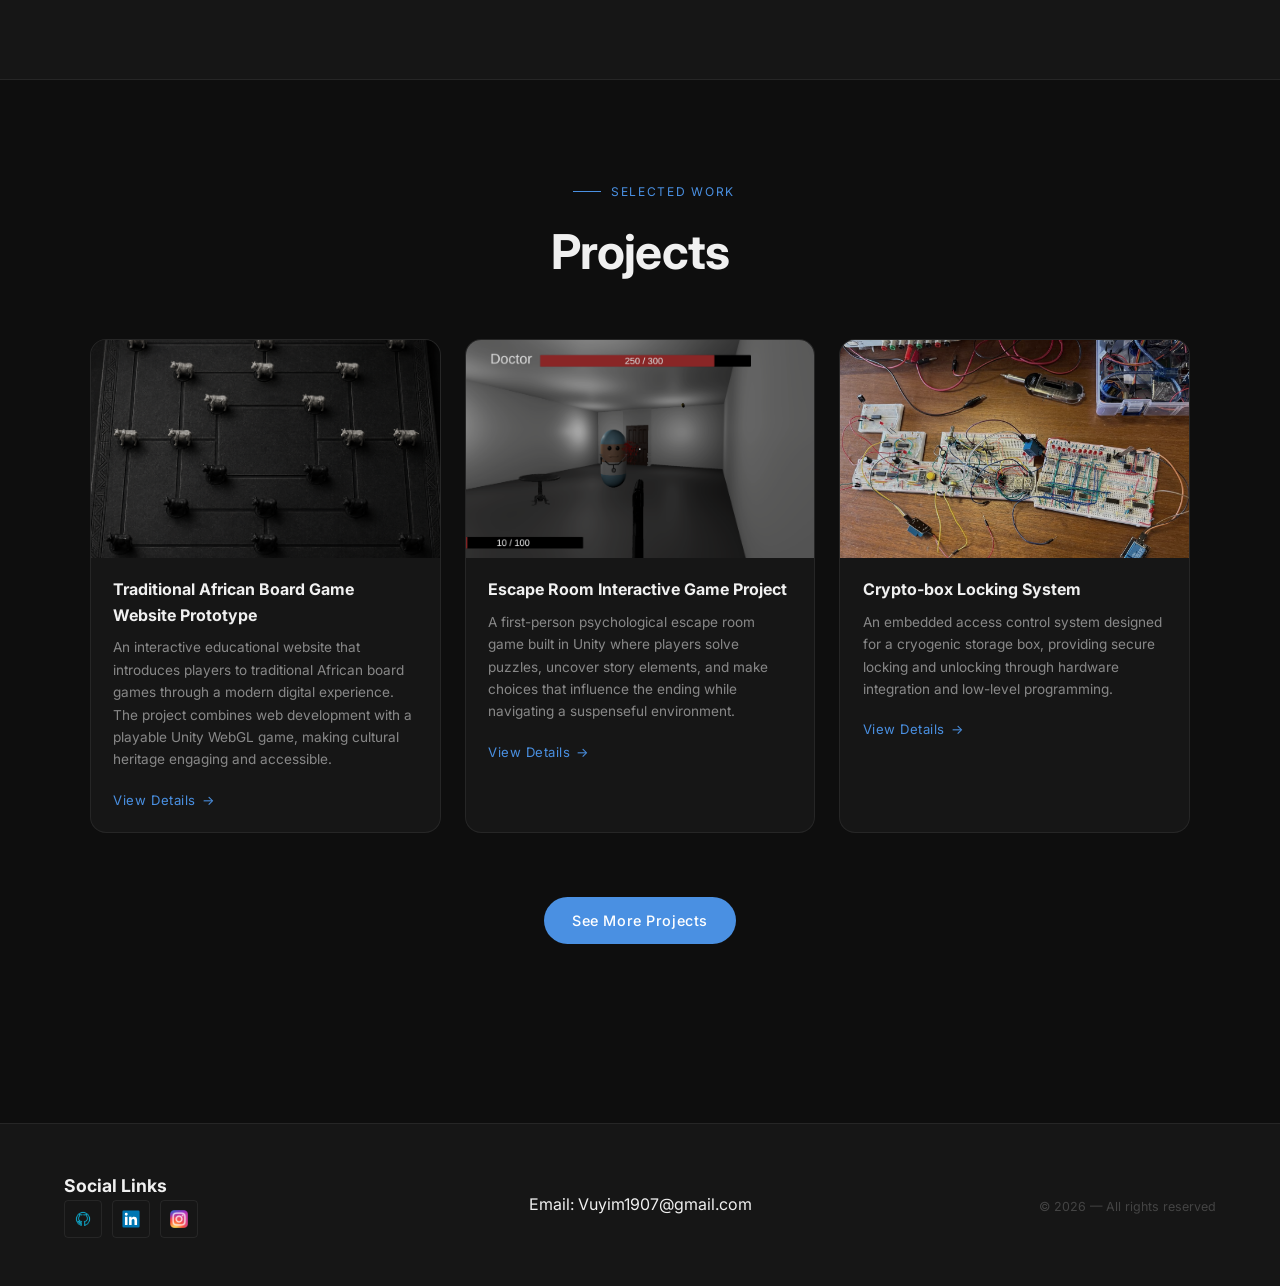
==== commit 4e41c698: "clean ups" ====
--- a/index.html
+++ b/index.html
@@ -16,11 +16,10 @@
 
 <script src="./JS/loading.js" defer></script>
 <script src="./JS/data.js" defer></script>
+<script src="./JS/scroll-animation.js" defer></script>
 <script src="./JS/main.js" defer></script>
 <script src="./JS/navigation.js" defer></script>
-<script src="./JS/scroll-animation.js" defer></script>
 <script src="./JS/modal.js" defer></script>
-<script src="./JS/form-validation.js" defer></script>
 <script src="./JS/sections.js" defer></script>
 <script src="./JS/particles.js" defer></script>
 </head>
--- a/CSS/components.css
+++ b/CSS/components.css
@@ -98,8 +98,6 @@
 
 /* Contact Forms & Elements */
 .form-card { background: var(--section-area-bg); border: 1px solid var(--border); border-radius: 16px; padding: clamp(2.5rem, 6vw, 3.5rem); box-shadow: 0 20px 40px rgba(0, 0, 0, 0.3); }
-.form-card h3 { font-family: 'Inter', sans-serif; font-size: 1.3rem; font-weight: 700; margin-bottom: .5rem; }
-.form-card p { color: var(--muted); font-size: .88rem; line-height: 1.6; margin-bottom: 2rem; }
 .field { margin-bottom: 2rem; }
 .field label { display: block; font-family: Inter, sans-serif; font-size: .72rem; color: var(--accent); letter-spacing: .1em; text-transform: uppercase; margin-bottom: .5rem; }
 .field input, .field textarea { width: 100%; background: var(--surface2); border: 1px solid var(--border); border-radius: 8px; padding: 1.1rem 1.25rem; color: var(--text); font-family: Inter, sans-serif; font-size: .95rem; line-height: 1.5; transition: border-color .2s, background-color .2s; outline: none; resize: vertical; }
--- a/CSS/nav_and_foot.css
+++ b/CSS/nav_and_foot.css
@@ -177,4 +177,5 @@
   transition: opacity 0.2s ease;
 }
 
-.soc:hover img {opacity: 0.8;}+.soc:hover img {opacity: 0.8;}
+.f-col { display: flex; flex-direction: column; gap: 8px; }
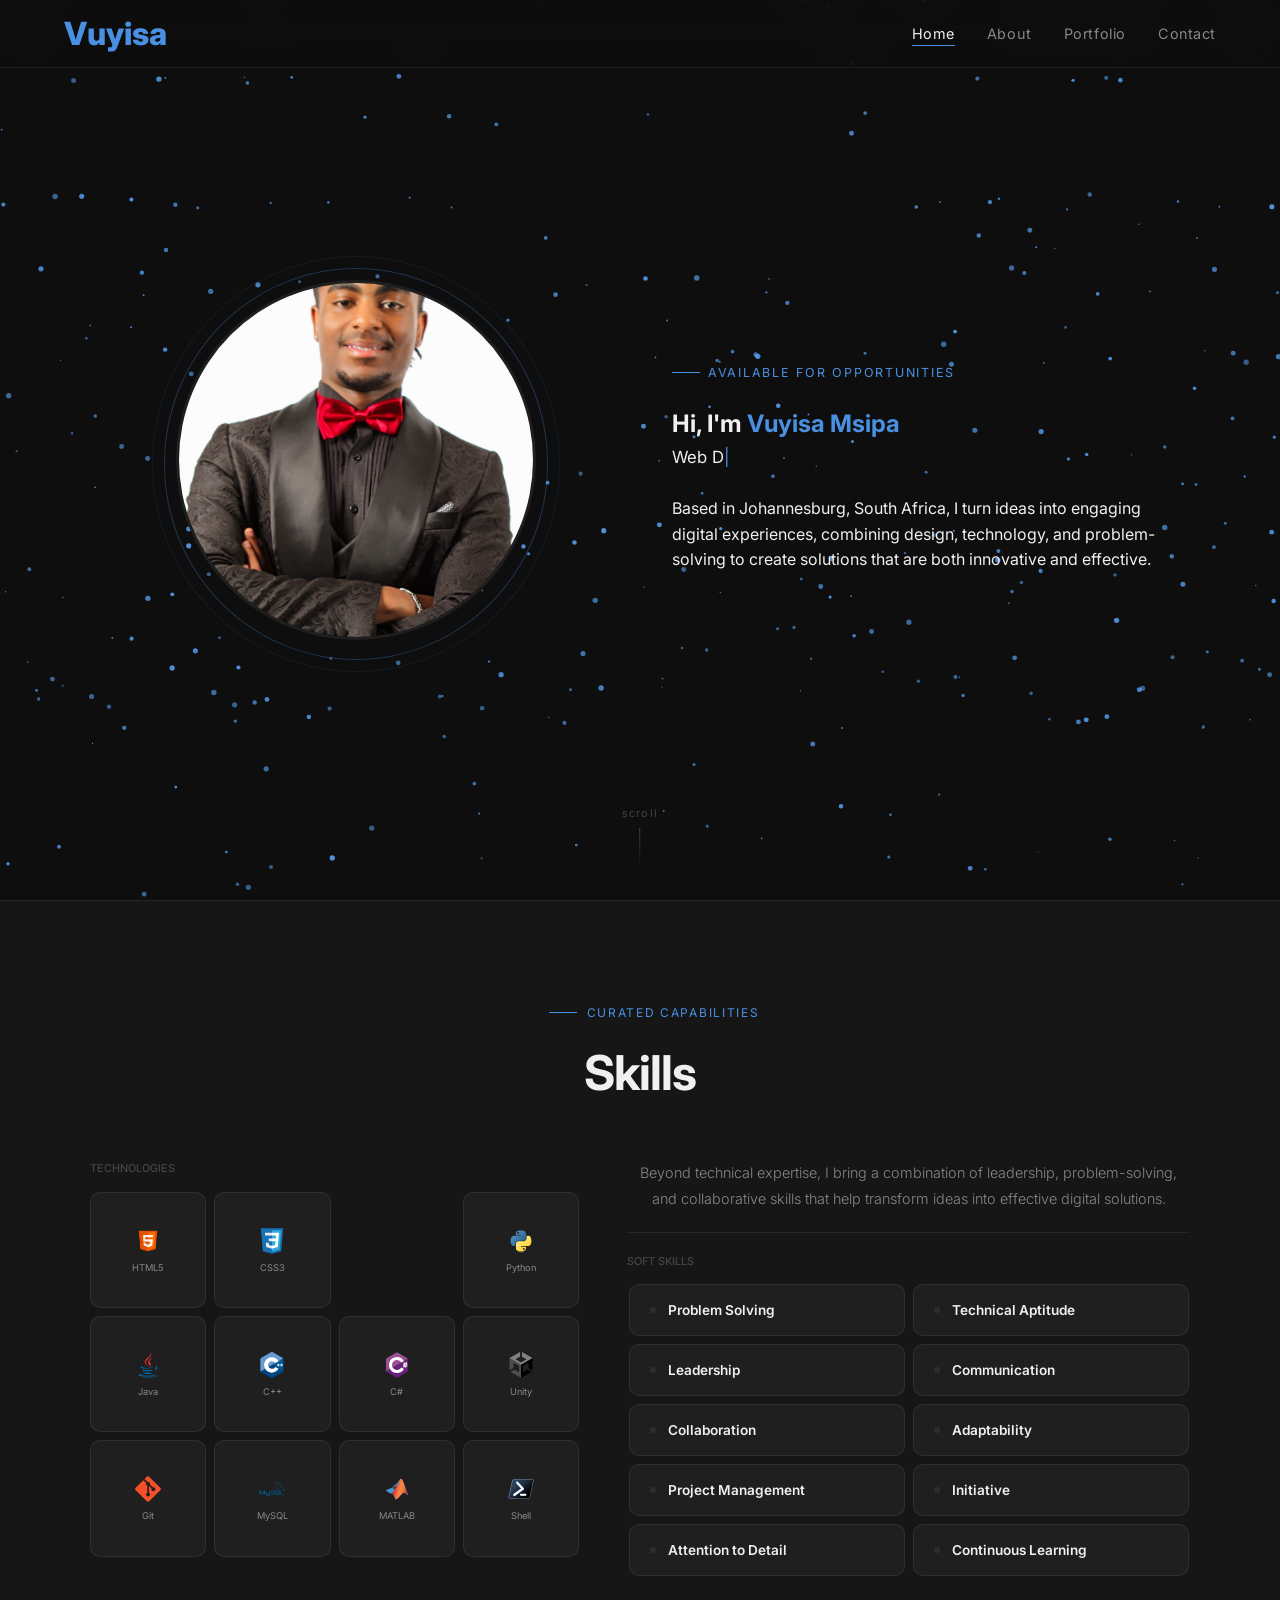
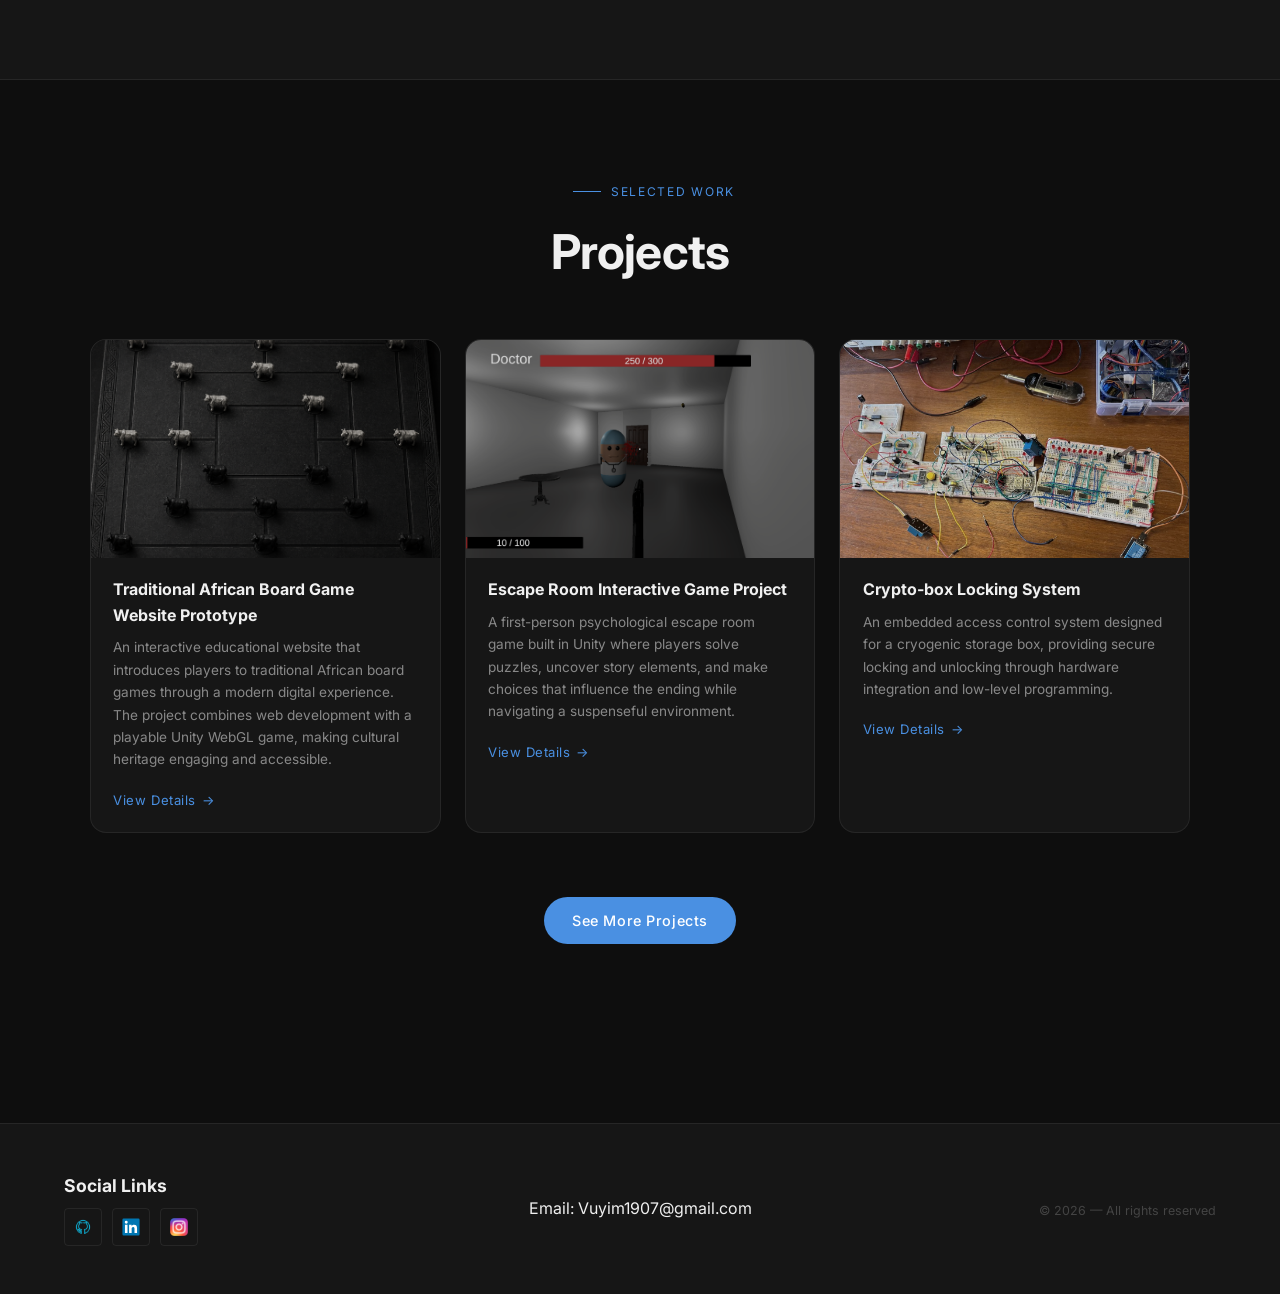
==== commit 6684bdc5: "fixes" ====
--- a/index.html
+++ b/index.html
@@ -1,116 +1,112 @@
 <!DOCTYPE html>
 <html lang="en">
 <head>
-<meta charset="UTF-8">
-<meta name="viewport" content="width=device-width, initial-scale=1.0">
-<title>Home | Vuyisa Msipa</title>
-<link rel="preconnect" href="https://fonts.googleapis.com">
-<link rel="preconnect" href="https://fonts.gstatic.com" crossorigin>
-<link href="https://fonts.googleapis.com/css2?family=Inter:wght@400;500;700&display=swap" rel="stylesheet">
-
-<link rel="stylesheet" href="./CSS/main.css">
-<link rel="stylesheet" href="./CSS/layout.css">
-<link rel="stylesheet" href="./CSS/components.css">
-<link rel="stylesheet" href="./CSS/nav_and_foot.css">
-<link rel="stylesheet" href="./CSS/responsive.css">
-
-<script src="./JS/loading.js" defer></script>
-<script src="./JS/data.js" defer></script>
-<script src="./JS/scroll-animation.js" defer></script>
-<script src="./JS/main.js" defer></script>
-<script src="./JS/navigation.js" defer></script>
-<script src="./JS/modal.js" defer></script>
-<script src="./JS/sections.js" defer></script>
-<script src="./JS/particles.js" defer></script>
+  <meta charset="UTF-8">
+  <meta name="viewport" content="width=device-width, initial-scale=1.0">
+  <title>Home | Vuyisa Msipa</title>
+  <link rel="preconnect" href="https://fonts.googleapis.com">
+  <link rel="preconnect" href="https://fonts.gstatic.com" crossorigin>
+  <link href="https://fonts.googleapis.com/css2?family=Inter:wght@400;500;700&display=swap" rel="stylesheet">
+  <link rel="stylesheet" href="./CSS/main.css">
+  <link rel="stylesheet" href="./CSS/layout.css">
+  <link rel="stylesheet" href="./CSS/components.css">
+  <link rel="stylesheet" href="./CSS/nav_and_foot.css">
+  <link rel="stylesheet" href="./CSS/responsive.css">
+  <script src="./JS/loading.js" defer></script>
+  <script src="./JS/data.js" defer></script>
+  <script src="./JS/scroll-animation.js" defer></script>
+  <script src="./JS/main.js" defer></script>
+  <script src="./JS/navigation.js" defer></script>
+  <script src="./JS/modal.js" defer></script>
+  <script src="./JS/sections.js" defer></script>
+  <script src="./JS/particles.js" defer></script>
 </head>
 <body>
-<canvas id="particle-canvas" aria-hidden="true"></canvas>
-<div id="loader">
-  <div class="ring-wrapper">
-    <div class="ring"></div>
-    <span class="loading-text">loading...</span>
+  <canvas id="particle-canvas" aria-hidden="true"></canvas>
+
+  <div id="loader">
+    <div class="ring-wrapper">
+      <div class="ring"></div>
+      <span class="loading-text">loading...</span>
+    </div>
+    <p class="website-name">Home</p>
   </div>
-  
-  <p class="website-name">Home</p>
-</div>
- 
-<nav id="nav"></nav>
-  
-  <div class="mob-menu" id="mm"></div>
- <main>
-<section class="hero">
-  <div class="hero-vis">
-    <div class="photo-frame">
-      <img src="./Assets/Images/Me.jpg" alt="Vuyisa Msipa">
+
+  <nav id="nav"></nav>
+  <div class="mob-menu" id="mobile-menu"></div>
+
+  <main>
+    <section class="hero">
+      <div class="hero-vis">
+        <div class="photo-frame">
+          <img src="./Assets/Images/Me.jpg" alt="Vuyisa Msipa">
+        </div>
+      </div>
+
+      <div class="hero-text">
+        <div class="kicker">Available for opportunities</div>
+        <h1>Hi, I'm <span class="text-accent">Vuyisa Msipa</span></h1>
+        <div class="tw-wrap" id="typewriter"></div>
+        <p class="hero-desc">Based in Johannesburg, South Africa, I turn ideas into engaging digital experiences, combining design, technology, and problem-solving to create solutions that are both innovative and effective.</p>
+      </div>
+
+      <div class="scroll-ind">scroll</div>
+    </section>
+
+    <section class="skills-sec">
+      <div class="inner">
+        <div class="reveal section-header-centered">
+          <div class="sec-label centered-label">Curated Capabilities</div>
+          <h2 class="sec-title large-title">Skills</h2>
+        </div>
+
+        <div class="skills-lay">
+          <div>
+            <div class="sk-tech-label">Technologies</div>
+            <div class="skills-grid"></div>
+          </div>
+          <div class="reveal text-center">
+            <p class="skills-desc">
+              Beyond technical expertise, I bring a combination of leadership, problem-solving, and collaborative skills that help transform ideas into effective digital solutions.
+            </p>
+            <div class="sk-divider"></div>
+            <div class="sk-tech-label left-label">Soft Skills</div>
+            <div class="core-strengths"></div>
+          </div>
+        </div>
+      </div>
+    </section>
+
+    <section class="proj-sec">
+      <div class="inner">
+        <div class="reveal section-header-centered">
+          <div class="sec-label centered-label">Selected work</div>
+          <h2 class="sec-title large-title">Projects</h2>
+        </div>
+        <div class="proj-grid" id="proj-grid"></div>
+        <div class="btn-wrapper-centered">
+          <a href="portfolio.html" class="btn-p reveal">See More Projects</a>
+        </div>
+      </div>
+    </section>
+  </main>
+
+  <footer></footer>
+
+  <!-- Project detail modal -->
+  <div class="modal-bg" id="modal-bg" onclick="closeModal(event)">
+    <div class="modal" id="modal">
+      <button class="modal-close" onclick="closeModalDirect()">✕</button>
+      <img class="modal-img" id="modal-img" src="" alt="">
+      <div class="modal-body">
+        <div class="modal-num" id="modal-num"></div>
+        <div class="modal-title" id="modal-title"></div>
+        <div class="modal-tags" id="modal-tags"></div>
+        <div class="modal-section"><h4>Overview</h4><p id="modal-desc"></p></div>
+        <div class="modal-section"><h4>Process & Approach</h4><p id="modal-process"></p></div>
+        <div class="modal-section"><h4>Key Features</h4><p id="modal-features"></p></div>
+      </div>
     </div>
   </div>
-
-  <div class="hero-text">
-    <div class="kicker">Available for opportunities</div>
-    <h1>Hi, I'm <span class="text-accent">Vuyisa Msipa</span></h1>
-    <div class="tw-wrap" id="tw"></div>
-    <p class="hero-desc">Based in Johannesburg, South Africa, I turn ideas into engaging digital experiences, combining design, technology, and problem-solving to create solutions that are both innovative and effective.</p>
-  </div>
-  <div class="scroll-ind">scroll</div>
-</section>
- 
-<section class="skills-sec">
-  <div class="inner">
-<div class="reveal section-header-centered">
-<div class="sec-label centered-label">Curated Capabilities</div>
-      <h2 class="sec-title large-title">Skills</h2>
-    </div>
-
-    <div class="skills-lay">
-      <div>
-        <div class="sk-tech-label">Technologies</div>
-      <div class="skills-grid"></div>
-      </div>
-
-     <div class="reveal text-center">
-        <p class="skills-desc">
-          Beyond technical expertise, I bring a combination of leadership, problem-solving, and collaborative skills that help transform ideas into effective digital solutions.
-        </p>
-        <div class="sk-divider"></div>
-       <div class="sk-tech-label left-label">Soft Skills</div>
-        <div class="core-strengths"></div>
-      </div>
-    </div>
-</div>
-</section>
- 
-<section class="proj-sec">
-  <div class="inner">
-  
-    <div class="reveal section-header-centered">
-   <div class="sec-label centered-label">Selected work</div>
-      <h2 class="sec-title large-title">Projects</h2>
-    </div>
-
-    <div class="proj-grid" id="proj-grid"></div>
-
-<div class="btn-wrapper-centered">
-<a href="portfolio.html" class="btn-p reveal">See More Projects</a>
-    </div>
-  </div>
-</section>
- </main>
-<footer></footer>
-
-<div class="modal-bg" id="modal-bg" onclick="closeModal(event)">
-  <div class="modal" id="modal">
-    <button class="modal-close" onclick="closeModalDirect()">✕</button>
-    <img class="modal-img" id="m-img" src="" alt="">
-    <div class="modal-body">
-      <div class="modal-num" id="m-num"></div>
-      <div class="modal-title" id="m-title"></div>
-      <div class="modal-tags" id="m-tags"></div>
-      <div class="modal-section"><h4>Overview</h4><p id="m-desc"></p></div>
-      <div class="modal-section"><h4>Process & Approach</h4><p id="m-process"></p></div>
-      <div class="modal-section"><h4>Key Features</h4><p id="m-features"></p></div>
-    </div>
-  </div>
-</div>
-
 </body>
 </html>
--- a/CSS/main.css
+++ b/CSS/main.css
@@ -6,16 +6,23 @@
   --text: #f0f0f0; --muted: #888; --subtle: #444;
 }
 html { scroll-behavior: smooth; }
+/* Prevent scroll during page loader */
+html.loading { overflow: hidden; }
  body {
   font-family: 'Inter', sans-serif; 
   background: var(--bg);
   color: var(--text); 
   overflow-x: hidden; 
-  line-height: 1.6; 
+  line-height: 1.6;
+  transition: opacity 0.3s ease;
+}
+
+body.page-exit {
+  opacity: 0;
+  pointer-events: none;
 }
 
 .website-name {
-  font-family: 'Inter', sans-serif; 
   font-size: 48px; 
   font-weight: 700;
   color: var(--accent); 
@@ -25,7 +32,6 @@
 
 .loading-text {
   color: var(--text); 
-  font-family: 'Inter', sans-serif; 
   font-size: 16px; /* Standardized to body size */
   text-transform: uppercase;
   letter-spacing: 2px;
@@ -105,6 +111,4 @@
     opacity: 0.15;
     color: var(--bg);
   }
-}
-
-
+}
--- a/CSS/layout.css
+++ b/CSS/layout.css
@@ -26,5 +26,4 @@
 .proj-stack { display: flex; flex-direction: column; gap: 2px; }
 .contact-sec { padding: 0 clamp(1.5rem, 5vw, 4rem) clamp(4rem, 8vw, 7rem); }
 .cta-sec { padding: clamp(3rem, 6vw, 5rem) clamp(1.5rem, 5vw, 4rem); }
-.divider { border: none; border-top: 1px solid var(--border); margin: clamp(2rem, 4vw, 4rem) clamp(1.5rem, 5vw, 4rem); }
-
+.divider { border: none; border-top: 1px solid var(--border); margin: clamp(2rem, 4vw, 4rem) clamp(1.5rem, 5vw, 4rem); }
--- a/CSS/components.css
+++ b/CSS/components.css
@@ -1,171 +1,336 @@
 /* Typography & Labels */
-.sec-label { font-family: Inter, sans-serif; font-size: .75rem; color: var(--accent); letter-spacing: .14em; text-transform: uppercase; margin-bottom: .8rem; display: flex; align-items: center; gap: 10px; }
+.sec-label {
+  font-size: .75rem; color: var(--accent); letter-spacing: .14em;
+  text-transform: uppercase; margin-bottom: .8rem;
+  display: flex; align-items: center; gap: 10px;
+}
 .sec-label::before { content: ''; width: 28px; height: 1px; background: var(--accent); }
-.sec-title { font-family: 'Inter', sans-serif; font-size: clamp(1.8rem, 3.5vw, 2.8rem); font-weight: 700; letter-spacing: -.02em; margin-bottom: 1.5rem; }
-.kicker { display: inline-flex; align-items: center; gap: 8px; font-family: Inter, sans-serif; font-size: .78rem; color: var(--accent); letter-spacing: .14em; text-transform: uppercase; margin-bottom: 1.4rem; }
+
+.sec-title { font-size: clamp(1.8rem, 3.5vw, 2.8rem); font-weight: 700; letter-spacing: -.02em; margin-bottom: 1.5rem; }
+
+.kicker {
+  display: inline-flex; align-items: center; gap: 8px;
+  font-size: .78rem; color: var(--accent); letter-spacing: .14em;
+  text-transform: uppercase; margin-bottom: 1.4rem;
+}
 .kicker::before { content: ''; width: 28px; height: 1px; background: var(--accent); }
-.tw-wrap { font-family: Inter, sans-serif; font-size: clamp(.95rem, 1.5vw, 1.05rem); color: var(--text); margin-bottom: 1.6rem; min-height: 1.6em; }
+
+.tw-wrap { font-size: clamp(.95rem, 1.5vw, 1.05rem); color: var(--text); margin-bottom: 1.6rem; min-height: 1.6em; }
 .tw-wrap::after { content: '|'; color: var(--accent); animation: blink .7s step-end infinite; }
 @keyframes blink { 50% { opacity: 0; } }
 
+
 /* Buttons */
-.btn-p { display: inline-flex; align-items: center; gap: 8px; padding: .75rem 1.75rem; border-radius: 50px; background: var(--accent); color: #fff; font-size: .9rem; font-weight: 500; letter-spacing: .04em; text-decoration: none; border: none; cursor: pointer; transition: transform .2s, box-shadow .2s; }
+.btn-p {
+  display: inline-flex; align-items: center; gap: 8px;
+  padding: .75rem 1.75rem; border-radius: 50px;
+  background: var(--accent); color: #fff;
+  font-size: .9rem; font-weight: 500; letter-spacing: .04em;
+  text-decoration: none; border: none; cursor: pointer;
+  transition: transform .2s, box-shadow .2s;
+}
 .btn-p:hover { transform: translateY(-2px); box-shadow: 0 8px 24px var(--accent-glow); }
-.btn-submit { width: 100%; padding: .9rem 1.5rem; border-radius: 50px; background: var(--accent); color: #fff; font-family: Inter, sans-serif; font-size: .95rem; font-weight: 500; letter-spacing: .04em; border: none; cursor: pointer; transition: transform .2s, box-shadow .2s; margin-top: .5rem; }
+
+.btn-submit {
+  width: 100%; padding: .9rem 1.5rem; border-radius: 50px;
+  background: var(--accent); color: #fff;
+  font-family: Inter, sans-serif; font-size: .95rem; font-weight: 500;
+  letter-spacing: .04em; border: none; cursor: pointer;
+  transition: transform .2s, box-shadow .2s; margin-top: .5rem;
+}
 .btn-submit:hover { transform: translateY(-2px); box-shadow: 0 8px 24px var(--accent-glow); }
 
 
-/* General Cards & Blocks */
-.card { background: var(--section-area-bg); border: 1px solid var(--border); border-radius: 4px; padding: 2rem; margin-bottom: 2px; max-width: 900px; margin-inline: auto; }
+/* Cards & Content Blocks */
+.card {
+  background: var(--section-area-bg); border: 1px solid var(--border);
+  border-radius: 4px; padding: 2rem; margin-bottom: 2px;
+  max-width: 900px; margin-inline: auto;
+}
 .card:hover { border-color: rgba(74, 144, 226, .2); }
-.card-head { font-family: Inter, sans-serif; font-weight: 700; font-size: 1.1rem; margin-bottom: 1rem; display: flex; align-items: center; gap: 10px; }
+
+.card-head {
+  font-weight: 700; font-size: 1.1rem; margin-bottom: 1rem;
+  display: flex; align-items: center; gap: 10px;
+}
 .card-head::before { content: ''; width: 4px; height: 18px; background: var(--accent); border-radius: 2px; }
+
 .card-desc { color: var(--muted); font-size: .9rem; line-height: 1.7; margin-bottom: 1.2rem; }
-.cta-box { background: var(--section-area-bg); border: 1px solid var(--border); border-radius: 4px; padding: 3rem; text-align: center; max-width: 1100px; margin: 0 auto; }
+
+.cta-box {
+  background: var(--section-area-bg); border: 1px solid var(--border);
+  border-radius: 4px; padding: 3rem; text-align: center;
+  max-width: 1100px; margin: 0 auto;
+}
 .cta-box h3 { font-family: Inter, sans-serif; font-size: clamp(1.4rem, 2.5vw, 2rem); font-weight: 700; margin-bottom: .8rem; }
 .cta-box p { color: var(--muted); font-size: .95rem; line-height: 1.7; max-width: 500px; margin: 0 auto 2rem; }
 
-/* Lists & Goals */
+
+/* Lists & Goal Cards*/
 ul.styled { list-style: none; display: flex; flex-direction: column; gap: 8px; }
 ul.styled li { display: flex; align-items: flex-start; gap: 10px; color: var(--muted); font-size: .9rem; line-height: 1.55; }
 ul.styled li::before { content: '→'; color: var(--accent); font-family: Inter, sans-serif; font-size: .8rem; flex-shrink: 0; margin-top: 2px; }
+
 .goals-grid { display: grid; grid-template-columns: 1fr 1fr; gap: 16px; max-width: 900px; margin: 0 auto; }
 .goal-card { background: var(--surface2); border: 1px solid var(--border); border-radius: 4px; padding: 1.4rem; }
 .goal-card h4 { font-family: Inter, sans-serif; font-size: .95rem; font-weight: 700; margin-bottom: .6rem; color: var(--accent); }
 .goal-card p { color: var(--muted); font-size: .88rem; line-height: 1.7; }
 
-/* Images & Visuals */
+
+/*Images & Profile Visuals*/
 .intro-img { border-radius: 4px; overflow: hidden; border: 1px solid var(--border); }
-.intro-img img { width: 100%; height: 320px; object-fit: cover; filter: grayscale(20%); transition: filter .4s; display: block; }
-.intro-img:hover img { filter: none; }
-.hobbies-img { border-radius: 4px; overflow: hidden; border: 1px solid var(--border); margin-top: 1.5rem; }
-.hobbies-img img { width: 100%; height: 220px; object-fit: cover; display: block; filter: grayscale(20%); transition: filter .4s; border-radius: 16px; }
-.hobbies-img:hover img { filter: none; }
+.intro-img img { width: 100%; height: 320px; object-fit: cover; object-position: center; display: block; }
+
+.hobbies-img { border-radius: 4px; border: 1px solid var(--border); margin-top: 1.5rem; }
+.hobbies-img img { width: 100%; height: 100%; display: block; transition: filter .4s; }
+
+/* Circular profile photo with pulsing rings */
 .photo-frame { position: relative; width: clamp(220px, 32vw, 360px); aspect-ratio: 1; border-radius: 16px; }
-.photo-frame::before { content: ''; position: absolute; inset: -12px; border-radius: 50%; border: 1px solid var(--accent-glow); animation: pulse 3s ease-in-out infinite; }
-.photo-frame::after { content: ''; position: absolute; inset: -24px; border-radius: 50%; border: 1px solid rgba(74, 144, 226, .1); animation: pulse 3s 1s ease-in-out infinite; }
-.photo-frame img { width: 100%; height: 100%; object-fit: cover; border-radius: 50%; border: 3px solid var(--surface2); filter: grayscale(20%); transition: filter .4s; }
-.photo-frame img:hover { filter: none; }
-@keyframes pulse { 0%, 100% { transform: scale(1); opacity: 1; } 50% { transform: scale(1.04); opacity: .6; } }
-
-/* Skills Layout & Elements */
-.sk-tech-label { font-size: .68rem; letter-spacing: .14em; font-family: Inter, sans-serif; color: var(--subtle); text-transform: uppercase; margin-bottom: 14px; font-weight: 500; }
+.photo-frame::before {
+  content: ''; position: absolute; inset: -12px; border-radius: 50%;
+  border: 1px solid var(--accent-glow); animation: pulse 3s ease-in-out infinite;
+}
+.photo-frame::after {
+  content: ''; position: absolute; inset: -24px; border-radius: 50%;
+  border: 1px solid rgba(74, 144, 226, .1); animation: pulse 3s 1s ease-in-out infinite;
+}
+.photo-frame img {
+  width: 100%; height: 100%; object-fit: cover; object-position: center;
+  border-radius: 50%; border: 3px solid var(--surface2);
+}
+@keyframes pulse {
+  0%, 100% { transform: scale(1); opacity: 1; }
+  50% { transform: scale(1.04); opacity: .6; }
+}
+
+
+/*Skills Grid & Strength Cards*/
+.sk-tech-label { font-size: .68rem; color: var(--subtle); text-transform: uppercase; margin-bottom: 14px; font-weight: 500; }
 .sk-divider { width: 100%; height: 1px; background: var(--border); margin: 20px 0; }
+
 .skills-grid { display: grid; grid-template-columns: repeat(4, 1fr); gap: 8px; }
-.sk { aspect-ratio: 1; background: var(--surface2); border: 1px solid var(--border); border-radius: 10px; display: flex; flex-direction: column; align-items: center; justify-content: center; gap: 7px; padding: 14px 8px 10px; transition: border-color .2s, background .2s, transform .2s; opacity: 0; transform: scale(.9); }
+
+.sk {
+  aspect-ratio: 1; background: var(--surface2); border: 1px solid var(--border);
+  border-radius: 10px; display: flex; flex-direction: column;
+  align-items: center; justify-content: center; gap: 7px;
+  padding: 14px 8px 10px; transition: border-color .2s, background .2s, transform .2s;
+  opacity: 0; transform: scale(.9);
+}
 .sk.visible { opacity: 1; transform: scale(1); }
 .sk:hover { border-color: var(--accent); background: var(--accent-dim); transform: scale(1.06); }
 .sk img { width: 26px; height: 26px; object-fit: contain; }
 .sk span { font-size: .58rem; color: var(--muted); font-family: Inter, sans-serif; text-align: center; }
+
 .skills-desc { color: var(--muted); line-height: 1.8; font-size: .9rem; font-weight: 300; margin: 0; }
-.core-strengths { display: grid; grid-template-columns: repeat(2, 1fr); gap: 8px; margin-top: 0; max-width: 560px; margin-inline: auto; }
-.strength-card { background: var(--surface2); border: 1px solid var(--border); border-radius: 10px; min-height: 52px; display: flex; align-items: center; justify-content: flex-start; gap: 12px; padding: .85rem 1.25rem; text-align: left; transform: scale(1); transition: transform 0.25s ease, border-color 0.25s ease, background 0.25s ease;  }
+
+.core-strengths {
+  display: grid; grid-template-columns: repeat(2, 1fr); gap: 8px;
+  margin-top: 0; max-width: 560px; margin-inline: auto;
+}
+.strength-card {
+  background: var(--surface2); border: 1px solid var(--border); border-radius: 10px;
+  min-height: 52px; display: flex; align-items: center; justify-content: flex-start;
+  gap: 12px; padding: .85rem 1.25rem; text-align: left;
+  transform: scale(1); transition: transform .25s ease, border-color .25s ease, background .25s ease;
+}
 .strength-card:hover { border-color: var(--accent); background: var(--accent-dim); transform: scale(1.06); position: relative; }
 .strength-card::before { content: ''; width: 6px; height: 6px; border-radius: 50%; background: var(--border); flex-shrink: 0; transition: background .2s; }
 .strength-card:hover::before { background: var(--accent); }
 .strength-card h4 { margin: 0; font-family: Inter, sans-serif; font-size: .85rem; font-weight: 600; color: var(--text); transition: color .2s; }
 .strength-card:hover h4 { color: var(--accent); }
 
-/* Portfolio Project Components */
-.proj-grid .pc { background: var(--section-area-bg); border: 1px solid var(--border); border-radius: 16px; overflow: hidden; transition: border-color .3s, transform .3s; }
+
+/*Home Project Grid*/
+.proj-grid .pc {
+  background: var(--section-area-bg); border: 1px solid var(--border);
+  border-radius: 16px; overflow: hidden; transition: border-color .3s, transform .3s;
+}
 .proj-grid .pc:hover { border-color: rgba(74, 144, 226, .35); transform: translateY(-4px); }
-.pc-img { overflow: hidden; aspect-ratio: 16/10; }
-.pc-img img { width: 100%; height: 100%; object-fit: cover; filter: grayscale(25%) brightness(.85); transition: filter .4s, transform .4s; }
-.proj-grid .pc:hover .pc-img img { filter: none; transform: scale(1.05); }
+
+.pc-img { overflow: hidden; aspect-ratio: 16/10; } 
+.pc-img img { 
+  width: 100%; height: 100%; 
+  object-fit: cover; 
+  filter: grayscale(25%) brightness(.85); 
+  transition: filter .4s, transform .4s; 
+}
+.proj-grid .pc:hover .pc-img img { filter: none; transform: scale(1.05); } /* Re-added hover zoom */
+
 .pc-body { padding: 1.2rem 1.4rem; }
-.proj-grid .pc-title { font-family: Inter, sans-serif; font-weight: 700; font-size: 1rem; margin-bottom: .5rem; }
-.proj-grid .pc-desc { color: var(--muted); font-size: .85rem; line-height: 1.65; margin-bottom: 1rem; }
 .pc-link { font-size: .82rem; color: var(--accent); text-decoration: none; letter-spacing: .04em; display: inline-flex; align-items: center; gap: 6px; transition: gap .2s; border-radius: 50px; }
 .pc-link:hover { gap: 12px; }
 .pc-link::after { content: '→'; }
 
-.proj-stack .pc { background: var(--section-area-bg); border: 1px solid var(--border); border-radius: 16px; overflow: hidden; display: grid; grid-template-columns: 380px 1fr; opacity: 0; transform: translateY(30px); transition: opacity .5s, transform .5s, border-color .3s; }
+/* Shared title weight across both grid and stack */
+.pc-title { font-weight: 700; }
+.proj-grid .pc-title { font-family: Inter, sans-serif; font-size: 1rem; margin-bottom: .5rem; }
+.proj-grid .pc-desc { color: var(--muted); font-size: .85rem; line-height: 1.65; margin-bottom: 1rem; }
+
+
+/*Portfolio Project Stack*/
+.proj-stack .pc {
+  background: var(--section-area-bg); border: 1px solid var(--border);
+  border-radius: 16px; overflow: hidden;
+  display: grid; grid-template-columns: 380px 1fr;
+  opacity: 0; transform: translateY(30px);
+  transition: opacity .5s, transform .5s, border-color .3s;
+}
+/* Alternate cards mirror horizontally so image swaps sides */
 .proj-stack .pc:nth-child(even) { direction: rtl; }
 .proj-stack .pc:nth-child(even) > * { direction: ltr; }
 .proj-stack .pc.visible { opacity: 1; transform: none; }
 .proj-stack .pc:hover { border-color: rgba(74, 144, 226, .35); }
-.pc-thumb { overflow: hidden; aspect-ratio: 16/10; }
-.pc-thumb img { width: 100%; height: 100%; object-fit: cover; filter: grayscale(30%) brightness(.8); transition: filter .5s, transform .5s; display: block; }
-.proj-stack .pc:hover .pc-thumb img { filter: none; transform: scale(1.04); }
+
+.pc-thumb { overflow: hidden; aspect-ratio: 16/10; } 
+.pc-thumb img {
+  width: 100%; height: 100%; 
+  object-fit: cover; 
+  filter: grayscale(30%) brightness(.8); transition: filter .5s, transform .5s; display: block;
+}
+.proj-stack .pc:hover .pc-thumb img { filter: none; transform: scale(1.04); } /* Hover zoom intact */
+
+.proj-stack .pc-title { font-size: clamp(1.1rem, 2vw, 1.4rem); }
+.proj-stack .pc-desc { color: var(--muted); font-size: .9rem; line-height: 1.7; max-width: 400px; }
+
 .pc-info { padding: 2rem 2.5rem; display: flex; flex-direction: column; justify-content: center; gap: 1rem; }
-.pc-num { font-family: Inter, sans-serif; font-size: .7rem; color: var(--accent); letter-spacing: .1em; }
-.proj-stack .pc-title { font-family: Inter, sans-serif; font-size: clamp(1.1rem, 2vw, 1.4rem); font-weight: 700; }
-.proj-stack .pc-desc { color: var(--muted); font-size: .9rem; line-height: 1.7; max-width: 400px; }
+
+/* Shared project number style */
+.modal-num, .pc-num { font-size: .7rem; color: var(--accent); letter-spacing: .1em; }
+.modal-num { margin-bottom: .5rem; }
+
 .pc-tags { display: flex; flex-wrap: wrap; gap: 8px; }
-.tag { font-family: Inter, sans-serif; font-size: .68rem; padding: 4px 10px; border-radius: 2px; background: var(--accent-dim); color: var(--accent); letter-spacing: .06em; }
-.pc-btn { align-self: flex-start; display: inline-flex; align-items: center; gap: 8px; padding: .6rem 1.4rem; border-radius: 2px; background: transparent; border: 1px solid var(--subtle); color: var(--muted); font-size: .85rem; font-weight: 500; letter-spacing: .04em; transition: border-color .2s, color .2s, gap .2s; }
+.tag { font-size: .68rem; padding: 4px 10px; border-radius: 2px; background: var(--accent-dim); color: var(--accent); letter-spacing: .06em; }
+.pc-btn {
+  align-self: flex-start; display: inline-flex; align-items: center; gap: 8px;
+  padding: .6rem 1.4rem; border-radius: 2px; background: transparent;
+  border: 1px solid var(--subtle); color: var(--muted);
+  font-size: .85rem; font-weight: 500; letter-spacing: .04em;
+  transition: border-color .2s, color .2s, gap .2s;
+}
 .pc-btn:hover { border-color: var(--accent); color: var(--accent); gap: 14px; cursor: pointer; }
 
-/* Contact Forms & Elements */
-.form-card { background: var(--section-area-bg); border: 1px solid var(--border); border-radius: 16px; padding: clamp(2.5rem, 6vw, 3.5rem); box-shadow: 0 20px 40px rgba(0, 0, 0, 0.3); }
+
+/*Contact Form*/
+.form-card {
+  background: var(--section-area-bg); border: 1px solid var(--border);
+  border-radius: 16px; padding: clamp(2.5rem, 6vw, 3.5rem);
+  box-shadow: 0 20px 40px rgba(0, 0, 0, 0.3);
+}
 .field { margin-bottom: 2rem; }
-.field label { display: block; font-family: Inter, sans-serif; font-size: .72rem; color: var(--accent); letter-spacing: .1em; text-transform: uppercase; margin-bottom: .5rem; }
-.field input, .field textarea { width: 100%; background: var(--surface2); border: 1px solid var(--border); border-radius: 8px; padding: 1.1rem 1.25rem; color: var(--text); font-family: Inter, sans-serif; font-size: .95rem; line-height: 1.5; transition: border-color .2s, background-color .2s; outline: none; resize: vertical; }
-.field input:focus, .field textarea:focus { border-color: var(--accent); background: var(--bg); }
-.field input::placeholder, .field textarea::placeholder { color: var(--subtle); }
+.field label { display: block; font-size: .72rem; color: var(--accent); letter-spacing: .1em; text-transform: uppercase; margin-bottom: .5rem; }
+.field input,
+.field textarea {
+  width: 100%; background: var(--surface2); border: 1px solid var(--border);
+  border-radius: 8px; padding: 1.1rem 1.25rem; color: var(--text);
+  font-family: Inter, sans-serif; font-size: .95rem; line-height: 1.5;
+  transition: border-color .2s, background-color .2s; outline: none; resize: vertical;
+}
+.field input:focus,
+.field textarea:focus { border-color: var(--accent); background: var(--bg); }
+.field input::placeholder,
+.field textarea::placeholder { color: var(--subtle); }
 .field textarea { min-height: 165px; }
 
-.form-success { display: none; text-align: center; padding: 2rem; color: var(--accent); font-family: Inter, sans-serif; font-size: .9rem; }
+.form-success { display: none; text-align: center; padding: 2rem; color: var(--accent); font-size: .9rem; }
 .form-success.show { display: block; }
-.err { color: #e05; font-size: .78rem; margin-top: 4px; font-family: Inter, sans-serif; display: none; }
+.err { color: rgb(199, 18, 27); font-size: .78rem; margin-top: 4px; display: none; }
 .err.show { display: block; }
 
-/* Modals */
-.modal-bg { position: fixed; inset: 0; background: rgba(0, 0, 0, .85); z-index: 2000; display: flex; align-items: center; justify-content: center; padding: 1.5rem; opacity: 0; visibility: hidden; transition: opacity .3s, visibility .3s; backdrop-filter: blur(8px); }
+/*Centred Popup Modal Card*/
+.modal-bg {
+  position: fixed; inset: 0; background: rgba(0, 0, 0, .8);
+  z-index: 2000; display: flex; align-items: center; justify-content: center;
+  opacity: 0; visibility: hidden; transition: opacity .3s, visibility .3s;
+  backdrop-filter: blur(8px); padding: 1.5rem;
+}
 .modal-bg.open { opacity: 1; visibility: visible; }
-.modal { background: var(--section-area-bg); border: 1px solid rgba(74, 144, 226, .25); border-radius: 4px; max-width: 760px; width: 100%; max-height: 90vh; overflow-y: auto; position: relative; transform: scale(.95) translateY(20px); transition: transform .3s; }
+
+.modal {
+  background: var(--section-area-bg);
+  border: 1px solid rgba(74, 144, 226, .25);
+  border-radius: 20px; /* Bumbed up the roundness */
+  width: 100%; max-width: 750px;
+  max-height: 85vh; overflow-y: auto; position: relative;
+  transform: translateY(20px); transition: transform .3s;
+  box-shadow: 0 24px 48px rgba(0, 0, 0, 0.5);
+}
 .modal-bg.open .modal { transform: none; }
-.modal-img { width: 100%; aspect-ratio: 16/9; object-fit: cover; display: block; }
-.modal-body { padding: 2rem; }
-.modal-num { font-family: Inter, sans-serif; font-size: .7rem; color: var(--accent); letter-spacing: .1em; margin-bottom: .5rem; }
-.modal-title { font-family: Inter, sans-serif; font-size: 1.6rem; font-weight: 800; margin-bottom: 1rem; }
-.modal-desc { color: var(--muted); font-size: .9rem; line-height: 1.8; margin-bottom: 1.5rem; }
+
+.modal-img { 
+  width: 100%; 
+  aspect-ratio: 16/8; 
+  object-fit: cover; 
+  object-position: center; 
+  display: block; 
+  border-radius: 20px 20px 0 0; 
+}
+
+.modal-body { padding: 2.5rem; }
+.modal-title { font-size: 1.6rem; font-weight: 800; margin-bottom: 1rem; }
 .modal-tags { display: flex; flex-wrap: wrap; gap: 8px; margin-bottom: 1.5rem; }
-.modal-close { position: absolute; top: 1rem; right: 1rem; background: var(--surface2); border: 1px solid var(--border); border-radius: 50%; width: 36px; height: 36px; display: flex; align-items: center; justify-content: center; font-size: 1.1rem; color: var(--muted); transition: color .2s, border-color .2s; }
-.modal-close:hover { color: var(--text); border-color: var(--accent); }
+.modal-close {
+  position: absolute; top: 1rem; right: 1rem;
+  background: rgba(31, 31, 31, 0.8); 
+  backdrop-filter: blur(4px);
+  border: 1px solid var(--border);
+  border-radius: 50%; width: 40px; height: 40px;
+  display: flex; align-items: center; justify-content: center;
+  font-size: 1.1rem; color: #fff; cursor: pointer;
+  transition: background .2s, border-color .2s; z-index: 10;
+}
+.modal-close:hover { background: var(--surface2); border-color: var(--accent); }
 .modal-section { margin-bottom: 1.2rem; }
-.modal-section h4 { font-family: Inter, sans-serif; font-size: .9rem; font-weight: 700; margin-bottom: .5rem; color: var(--accent); }
+.modal-section h4 { font-size: .9rem; font-weight: 700; margin-bottom: .5rem; color: var(--accent); }
 .modal-section p { color: var(--muted); font-size: .88rem; line-height: 1.7; }
 
-/* Utilities & Animations */
-.intro-text p { color: var(--muted); line-height: 1.85; font-size: .95rem; }
-.intro-text p+p { margin-top: 1rem; }
+
+/*Reveal Scroll Animations*/
 .reveal { opacity: 0; transform: translateY(28px); transition: opacity .6s, transform .6s; }
 .reveal.visible { opacity: 1; transform: none; }
-.hero-text { opacity: 0; transform: translateY(24px); animation: hIn .8s .9s cubic-bezier(.4, 0, .2, 1) forwards; }
-.hero-vis { opacity: 0; animation: hIn .8s 1.1s cubic-bezier(.4, 0, .2, 1) forwards; display: flex; align-items: center; justify-content: center; }
-@keyframes hIn { to { opacity: 1; transform: none; } }
-.scroll-ind { position: absolute; bottom: 2rem; left: 50%; transform: translateX(-50%); display: flex; flex-direction: column; align-items: center; gap: 6px; color: var(--subtle); font-family: Inter, sans-serif; font-size: .68rem; letter-spacing: .1em; animation: bob 2s ease-in-out infinite; }
-@keyframes bob { 0%, 100% { transform: translateX(-50%) translateY(0); } 50% { transform: translateX(-50%) translateY(6px); } }
+
+/* Hero elements animate in on page load */
+.hero-text { opacity: 0; transform: translateY(24px); animation: heroIn .8s .9s cubic-bezier(.4, 0, .2, 1) forwards; }
+.hero-vis { opacity: 0; animation: heroIn .8s 1.1s cubic-bezier(.4, 0, .2, 1) forwards; display: flex; align-items: center; justify-content: center; }
+@keyframes heroIn { to { opacity: 1; transform: none; } }
+
+/* Scroll cue at bottom of hero */
+.scroll-ind {
+  position: absolute; bottom: 2rem; left: 50%; transform: translateX(-50%);
+  display: flex; flex-direction: column; align-items: center; gap: 6px;
+  color: var(--subtle); font-family: Inter, sans-serif; font-size: .68rem;
+  letter-spacing: .1em; animation: bob 2s ease-in-out infinite;
+}
+@keyframes bob {
+  0%, 100% { transform: translateX(-50%) translateY(0); }
+  50% { transform: translateX(-50%) translateY(6px); }
+}
 .scroll-ind::after { content: ''; width: 1px; height: 40px; background: linear-gradient(var(--subtle), transparent); }
-/*3D Particle Canvas*/
-#particle-canvas {
-  position: fixed;
-  top: 0;
-  left: 0;
-  width: 100vw;
-  height: 100vh;
-  display: block;
-  z-index: -1;
-  pointer-events: none; 
-}
-
-/* Extracted Utility Classes */
+
+/* Particle canvas sits behind all content */
+#particle-canvas { position: fixed; top: 0; left: 0; width: 100vw; height: 100vh; display: block; z-index: -1; pointer-events: none; }
+
+
+/*Utility Classes*/
 .text-accent { color: var(--accent); }
 .text-center { text-align: center; }
+.intro-text p { color: var(--muted); line-height: 1.85; font-size: .95rem; }
+.intro-text p + p { margin-top: 1rem; }
+
+/* Section header centred variant */
 .section-header-centered { text-align: center; margin-bottom: 3rem; }
 .centered-label { justify-content: center; transform: translateX(14px); }
 .large-title { font-size: 3rem; margin-bottom: 0; }
 .left-label { text-align: left; margin-bottom: 14px; }
 .btn-wrapper-centered { text-align: center; margin-top: 4rem; }
 
-/* Contact Form Utilities */
+/* Contact page */
 .contact-header { display: flex; flex-direction: column; align-items: center; padding-bottom: 2rem; }
 .contact-intro { text-align: center; margin: 0 auto; }
 .form-wrapper { max-width: 650px; margin: 0 auto; }
 .form-success-note { color: var(--muted); font-size: .82rem; }
 
-/* About Page Utilities */
+/* About page */
 .mb-1 { margin-bottom: 1rem; }
 .mt-16 { margin-top: 16px; }
-.mb-0 { margin-bottom: 0 !important; }+.mb-0 { margin-bottom: 0 !important; }
--- a/CSS/nav_and_foot.css
+++ b/CSS/nav_and_foot.css
@@ -105,7 +105,6 @@
 }
 
 .mob-menu a { 
-  font-family: Inter, sans-serif; 
   font-size: 2rem; 
   font-weight: 700; 
   color: var(--text); 
@@ -135,7 +134,6 @@
 }
 
 .f-logo { 
-  font-family: Inter, sans-serif; 
   font-weight: 700; 
   font-size: 1.1rem; 
 }
@@ -143,7 +141,6 @@
 .f-copy { 
   color: var(--subtle); 
   font-size: .78rem; 
-  font-family: Inter, sans-serif; 
   margin-top: 4px; 
 }
 
@@ -177,5 +174,12 @@
   transition: opacity 0.2s ease;
 }
 
-.soc:hover img {opacity: 0.8;}
-.f-col { display: flex; flex-direction: column; gap: 8px; }+.soc:hover img {
+  opacity: 0.8;
+}
+
+.f-col { 
+  display: flex; 
+  flex-direction: column; 
+  gap: 8px; 
+}
--- a/CSS/responsive.css
+++ b/CSS/responsive.css
@@ -14,18 +14,8 @@
 @media(max-width: 768px) {
   .intro-grid { grid-template-columns: 1fr; }
   .goals-grid { grid-template-columns: 1fr; }
-  footer {
-    grid-template-columns: 1fr;
-    justify-content: center;
-    text-align: center;
-    gap: 2.5rem;
-  }
-  footer > div {
-    display: flex !important;
-    flex-direction: column !important;
-    align-items: center !important;
-    text-align: center !important;
-  }
+  footer {grid-template-columns: 1fr;justify-content: center; text-align: center;gap: 2.5rem;}
+  footer > div {display: flex !important; flex-direction: column !important;align-items: center !important;text-align: center !important;}
 }
 
 @media(max-width: 640px) {
@@ -35,7 +25,7 @@
 }
 
 @media (pointer: coarse) {
-  body, a, button, .soc-card, .ham {
+  body, a, button, .ham {
     cursor: auto !important;
   }
-}
+}
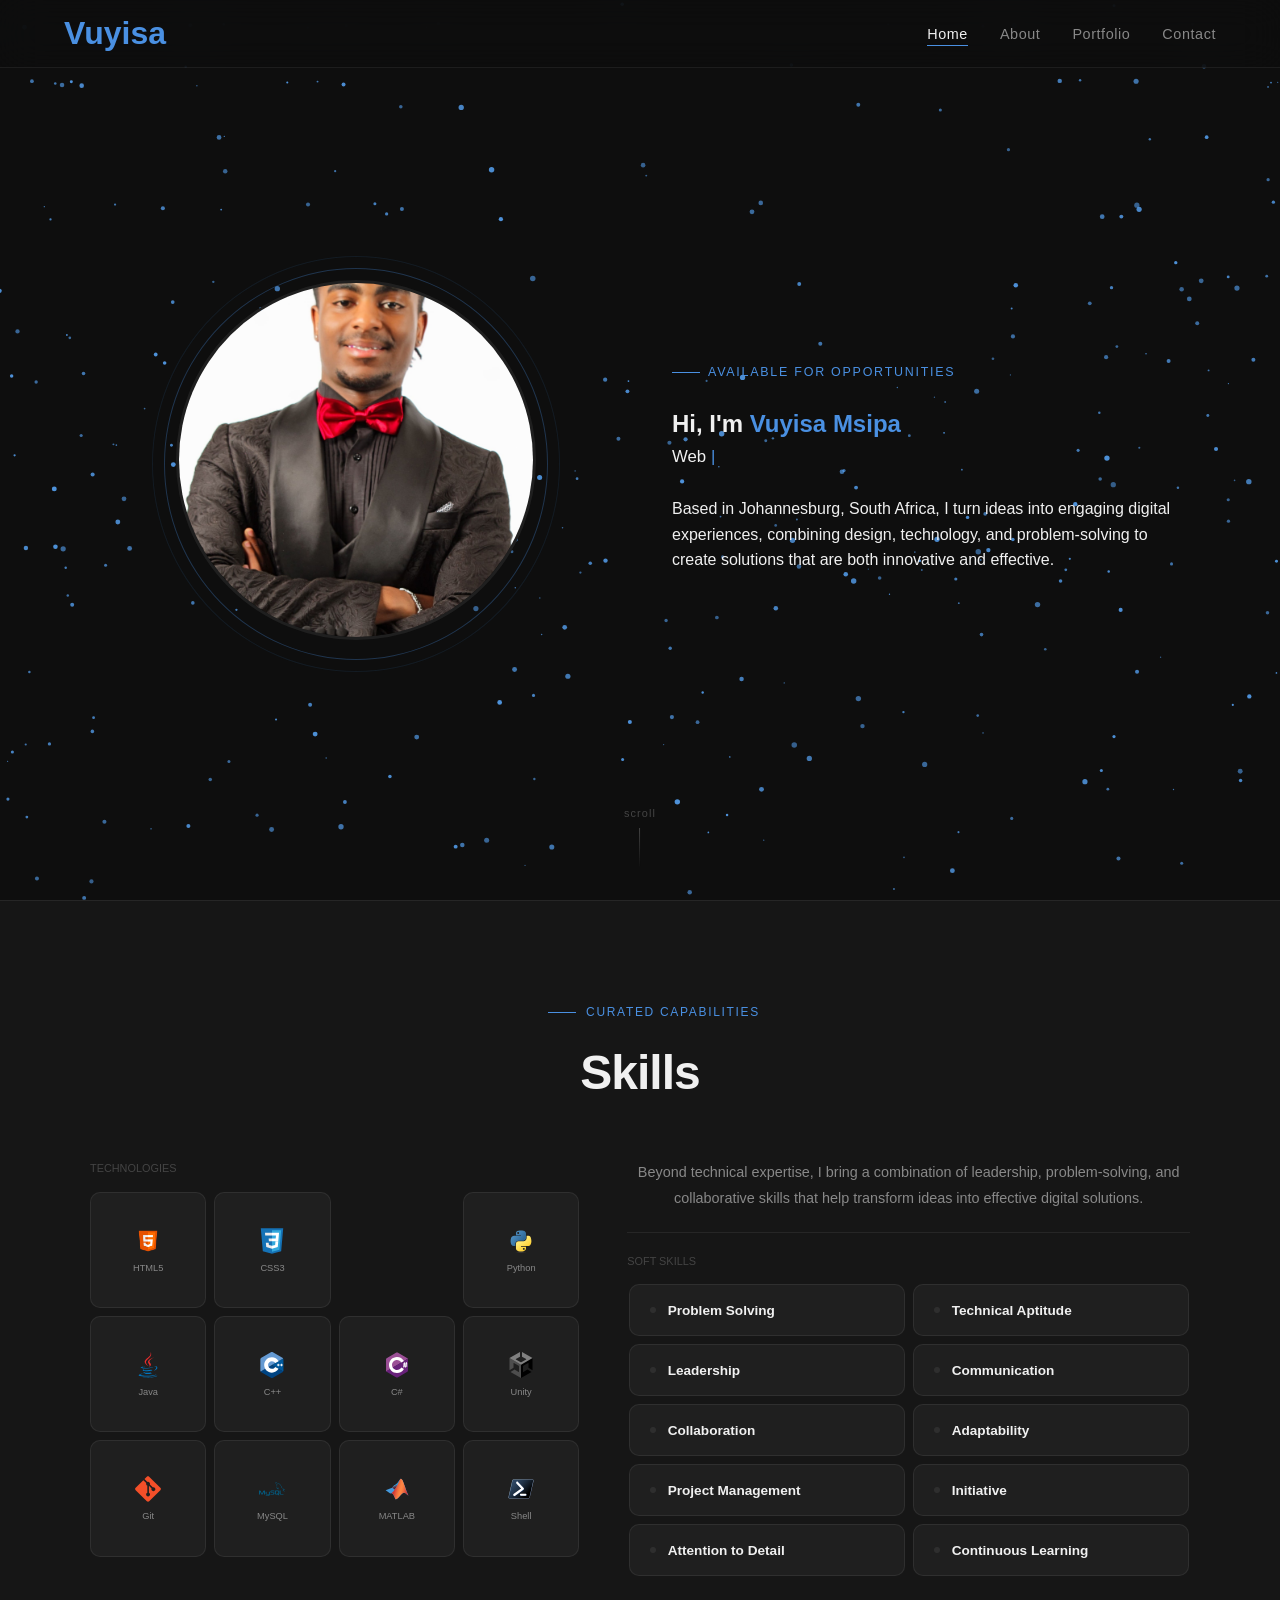
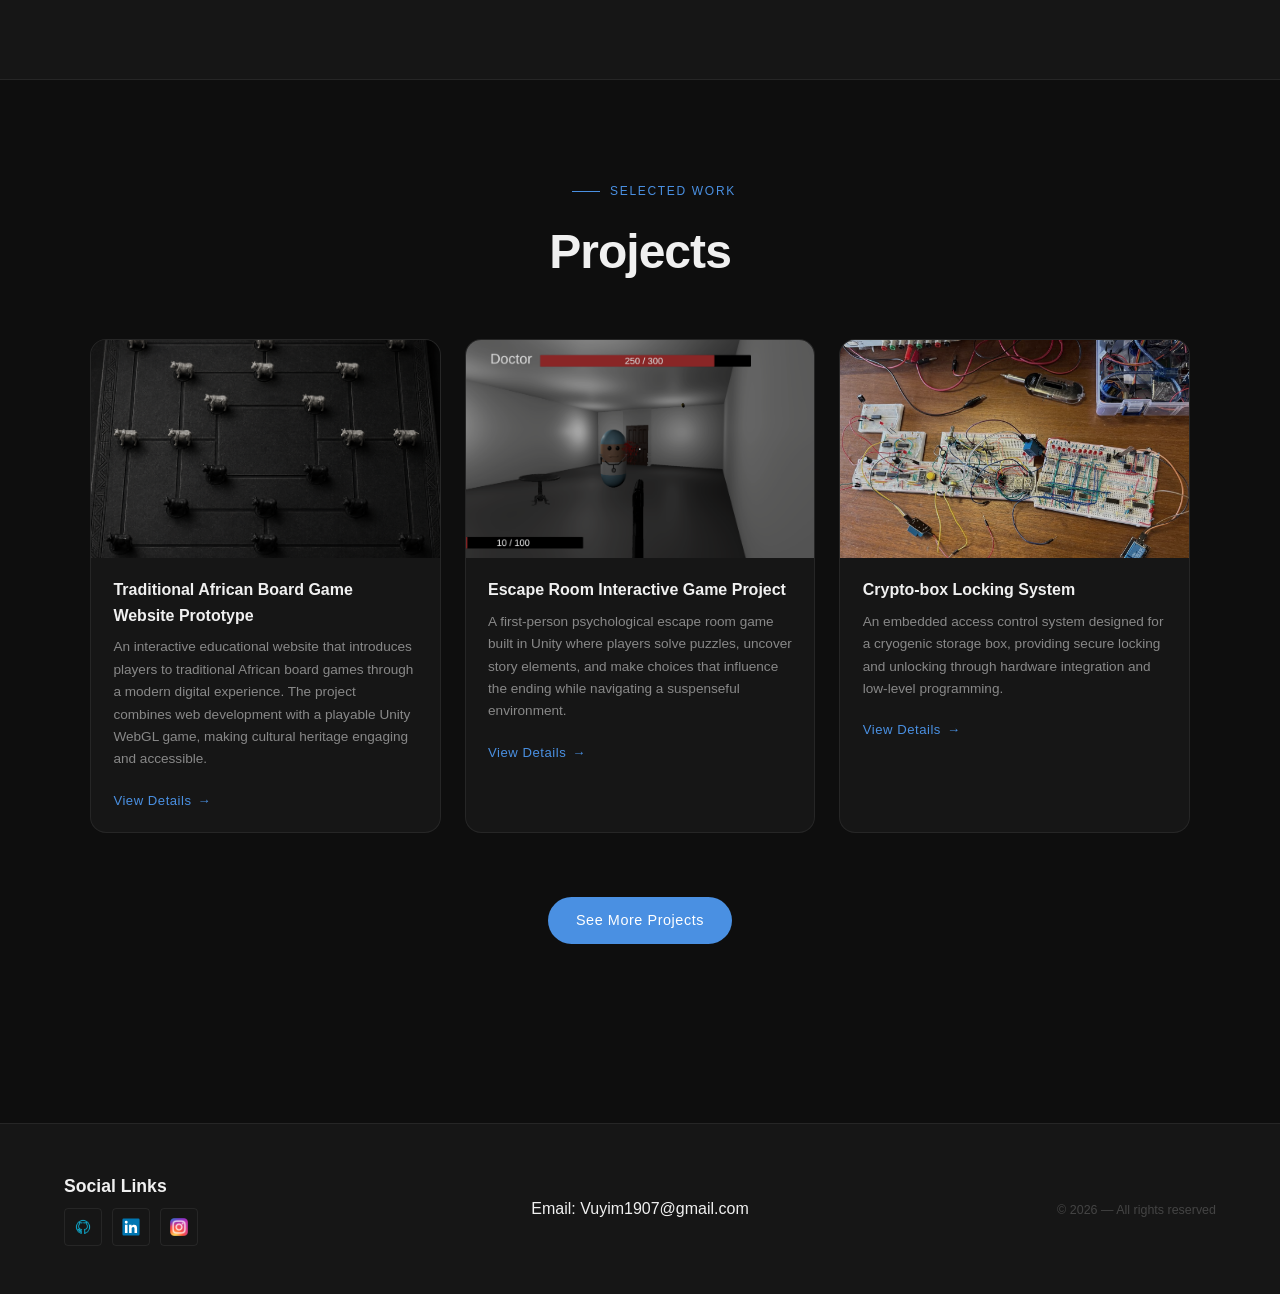
==== commit f1c01804: "edits" ====
--- a/index.html
+++ b/index.html
@@ -6,7 +6,6 @@
   <title>Home | Vuyisa Msipa</title>
   <link rel="preconnect" href="https://fonts.googleapis.com">
   <link rel="preconnect" href="https://fonts.gstatic.com" crossorigin>
-  <link href="https://fonts.googleapis.com/css2?family=Inter:wght@400;500;700&display=swap" rel="stylesheet">
   <link rel="stylesheet" href="./CSS/main.css">
   <link rel="stylesheet" href="./CSS/layout.css">
   <link rel="stylesheet" href="./CSS/components.css">
--- a/CSS/main.css
+++ b/CSS/main.css
@@ -46,7 +46,6 @@
   z-index: 9999;
   display: flex;
   flex-direction: column; /* Stacks items vertically */
-  text-align: center;
   justify-content: center;
   align-items: center;
   transition: opacity 0.6s ease, visibility 0.6s ease;
@@ -75,17 +74,6 @@
   animation: shiny-ring 2s linear infinite;
 }
 
-.ring::before {
-  position: absolute;
-  content: '';
-  left: 0;
-  top: 0;
-  height: 100%;
-  width: 100%;
-  border-radius: 50%;
-  box-shadow: 0 0 5px rgba(255, 255, 255, 0.3);
-}
-
 
 @keyframes shiny-ring {
   0% {
@@ -94,7 +82,7 @@
   }
   50% {
     transform: rotate(180deg);
-    box-shadow: 1px 5px 7px var(--surface2); /* The crisp white reflection sweep */
+    box-shadow: 1px 5px 7px var(--surface2); 
   }
   100% {
     transform: rotate(360deg);
--- a/CSS/layout.css
+++ b/CSS/layout.css
@@ -5,7 +5,7 @@
 .page-kicker::before { content: ''; width: 28px; height: 1px; background: var(--accent); }
 .page-title { font-family: 'Inter', sans-serif; font-size: clamp(3rem, 7vw, 5.5rem); font-weight: 800; line-height: 1; letter-spacing: -.03em; margin-bottom: 1.2rem; }
 .page-title span { color: var(--accent); }
-.page-intro { color: var(--muted); font-size: 1rem; line-height: 1.8; max-width: 600px; }
+.page-intro { color: var(--muted); line-height: 1.8; max-width: 600px; }
 
 /* Section Specific Layouts */
 .hero { min-height: 100vh; padding: clamp(6rem, 12vh, 10rem) clamp(1.5rem, 5vw, 4rem) 5rem; display: grid; grid-template-columns: 1fr 1fr; align-items: center; gap: 4rem; max-width: 1200px; margin: 0 auto; }
--- a/CSS/components.css
+++ b/CSS/components.css
@@ -126,13 +126,13 @@
 
 .core-strengths {
   display: grid; grid-template-columns: repeat(2, 1fr); gap: 8px;
-  margin-top: 0; max-width: 560px; margin-inline: auto;
+  max-width: 560px; margin-inline: auto;
 }
 .strength-card {
   background: var(--surface2); border: 1px solid var(--border); border-radius: 10px;
   min-height: 52px; display: flex; align-items: center; justify-content: flex-start;
   gap: 12px; padding: .85rem 1.25rem; text-align: left;
-  transform: scale(1); transition: transform .25s ease, border-color .25s ease, background .25s ease;
+  transition: transform .25s ease, border-color .25s ease, background .25s ease;
 }
 .strength-card:hover { border-color: var(--accent); background: var(--accent-dim); transform: scale(1.06); position: relative; }
 .strength-card::before { content: ''; width: 6px; height: 6px; border-radius: 50%; background: var(--border); flex-shrink: 0; transition: background .2s; }
@@ -239,51 +239,95 @@
 
 /*Centred Popup Modal Card*/
 .modal-bg {
-  position: fixed; inset: 0; background: rgba(0, 0, 0, .8);
+  /* Added a very subtle blue tint to the dark background overlay */
+  position: fixed; inset: 0; background: rgba(0, 5, 15, .75); 
   z-index: 2000; display: flex; align-items: center; justify-content: center;
-  opacity: 0; visibility: hidden; transition: opacity .3s, visibility .3s;
-  backdrop-filter: blur(8px); padding: 1.5rem;
+  opacity: 0; visibility: hidden; 
+  transition: opacity .4s cubic-bezier(0.4, 0, 0.2, 1), visibility .4s;
+  backdrop-filter: blur(12px) saturate(150%); padding: 1.5rem;
 }
 .modal-bg.open { opacity: 1; visibility: visible; }
 
 .modal {
-  background: var(--section-area-bg);
-  border: 1px solid rgba(74, 144, 226, .25);
-  border-radius: 20px; /* Bumbed up the roundness */
-  width: 100%; max-width: 750px;
+  background: linear-gradient(145deg, rgba(74, 144, 226, 0.12), rgba(14, 14, 14, 0.95));
+  border: 1px solid rgba(74, 144, 226, 0.3);
+  border-radius: 24px; 
+  width: 100%; max-width: 780px;
   max-height: 85vh; overflow-y: auto; position: relative;
-  transform: translateY(20px); transition: transform .3s;
-  box-shadow: 0 24px 48px rgba(0, 0, 0, 0.5);
-}
-.modal-bg.open .modal { transform: none; }
+  transform: scale(0.95) translateY(30px); 
+  transition: transform .5s cubic-bezier(0.34, 1.56, 0.64, 1);
+  /* Deep shadow combined with blue outer and inner glows */
+  box-shadow: 0 30px 60px rgba(0, 0, 0, 0.8), 0 0 60px var(--accent-dim), inset 0 0 20px rgba(74, 144, 226, 0.05);
+  scrollbar-width: thin; scrollbar-color: var(--accent) transparent;
+}
+.modal-bg.open .modal { transform: scale(1) translateY(0); }
 
 .modal-img { 
   width: 100%; 
-  aspect-ratio: 16/8; 
+  aspect-ratio: 21/9; 
   object-fit: cover; 
   object-position: center; 
   display: block; 
-  border-radius: 20px 20px 0 0; 
-}
-
-.modal-body { padding: 2.5rem; }
-.modal-title { font-size: 1.6rem; font-weight: 800; margin-bottom: 1rem; }
-.modal-tags { display: flex; flex-wrap: wrap; gap: 8px; margin-bottom: 1.5rem; }
+  border-radius: 24px 24px 0 0; 
+  position: relative;
+  -webkit-mask-image: linear-gradient(to bottom, rgba(0,0,0,1) 75%, rgba(0,0,0,0) 100%);
+  mask-image: linear-gradient(to bottom, rgba(0,0,0,1) 75%, rgba(0,0,0,0) 100%);
+}
+
+.modal-body { padding: 0 2.5rem 2.5rem 2.5rem; position: relative; top: -1.5rem; }
+
+.modal-title { 
+    font-size: 2.2rem; font-weight: 800; margin-bottom: 1rem; 
+    letter-spacing: -0.02em; 
+    /* Blue shadow behind the title */
+    text-shadow: 0 2px 15px rgba(74, 144, 226, 0.3); 
+}
+
+.modal-tags { display: flex; flex-wrap: wrap; gap: 8px; margin-bottom: 2rem; }
+
 .modal-close {
-  position: absolute; top: 1rem; right: 1rem;
-  background: rgba(31, 31, 31, 0.8); 
-  backdrop-filter: blur(4px);
-  border: 1px solid var(--border);
-  border-radius: 50%; width: 40px; height: 40px;
+  position: absolute; top: 1.2rem; right: 1.2rem;
+  /* Darker, more opaque blue-black background for high contrast */
+  background: rgba(5, 10, 20, 0.75); 
+  backdrop-filter: blur(8px);
+  border: 1px solid rgba(74, 144, 226, 0.4);
+  border-radius: 50%; width: 44px; height: 44px;
   display: flex; align-items: center; justify-content: center;
-  font-size: 1.1rem; color: #fff; cursor: pointer;
-  transition: background .2s, border-color .2s; z-index: 10;
-}
-.modal-close:hover { background: var(--surface2); border-color: var(--accent); }
-.modal-section { margin-bottom: 1.2rem; }
-.modal-section h4 { font-size: .9rem; font-weight: 700; margin-bottom: .5rem; color: var(--accent); }
-.modal-section p { color: var(--muted); font-size: .88rem; line-height: 1.7; }
-
+  /* Made the X bold and white so it cuts through the dark background */
+  font-size: 1.2rem; font-weight: 700; color: #fff; 
+  cursor: pointer;
+  transition: all .3s cubic-bezier(0.4, 0, 0.2, 1); z-index: 10;
+  box-shadow: 0 4px 12px rgba(0, 0, 0, 0.5);
+}
+.modal-close:hover { 
+  background: var(--accent); 
+  border-color: var(--accent); 
+  transform: rotate(90deg) scale(1.1); 
+  box-shadow: 0 0 20px var(--accent-glow);
+}
+
+.modal-section { 
+  margin-bottom: 1.5rem; 
+  /* Blue tinted section boxes */
+  background: rgba(74, 144, 226, 0.04); 
+  padding: 1.5rem; 
+  border-radius: 12px; 
+  border: 1px solid rgba(74, 144, 226, 0.1);
+  transition: background .3s ease, transform .3s ease, border-color .3s ease;
+}
+.modal-section:hover {
+  background: rgba(74, 144, 226, 0.08);
+  transform: translateX(4px);
+  border-color: rgba(74, 144, 226, 0.3);
+}
+.modal-section h4 { 
+  font-size: .85rem; font-weight: 700; margin-bottom: .8rem; 
+  color: var(--accent); text-transform: uppercase; letter-spacing: 0.1em; 
+}
+.modal-section p { 
+  color: var(--text); /* Changed from muted to text for better contrast against the blue */
+  font-size: .9rem; line-height: 1.8; margin: 0; 
+}
 
 /*Reveal Scroll Animations*/
 .reveal { opacity: 0; transform: translateY(28px); transition: opacity .6s, transform .6s; }
--- a/CSS/responsive.css
+++ b/CSS/responsive.css
@@ -12,7 +12,6 @@
 }
 
 @media(max-width: 768px) {
-  .intro-grid { grid-template-columns: 1fr; }
   .goals-grid { grid-template-columns: 1fr; }
   footer {grid-template-columns: 1fr;justify-content: center; text-align: center;gap: 2.5rem;}
   footer > div {display: flex !important; flex-direction: column !important;align-items: center !important;text-align: center !important;}
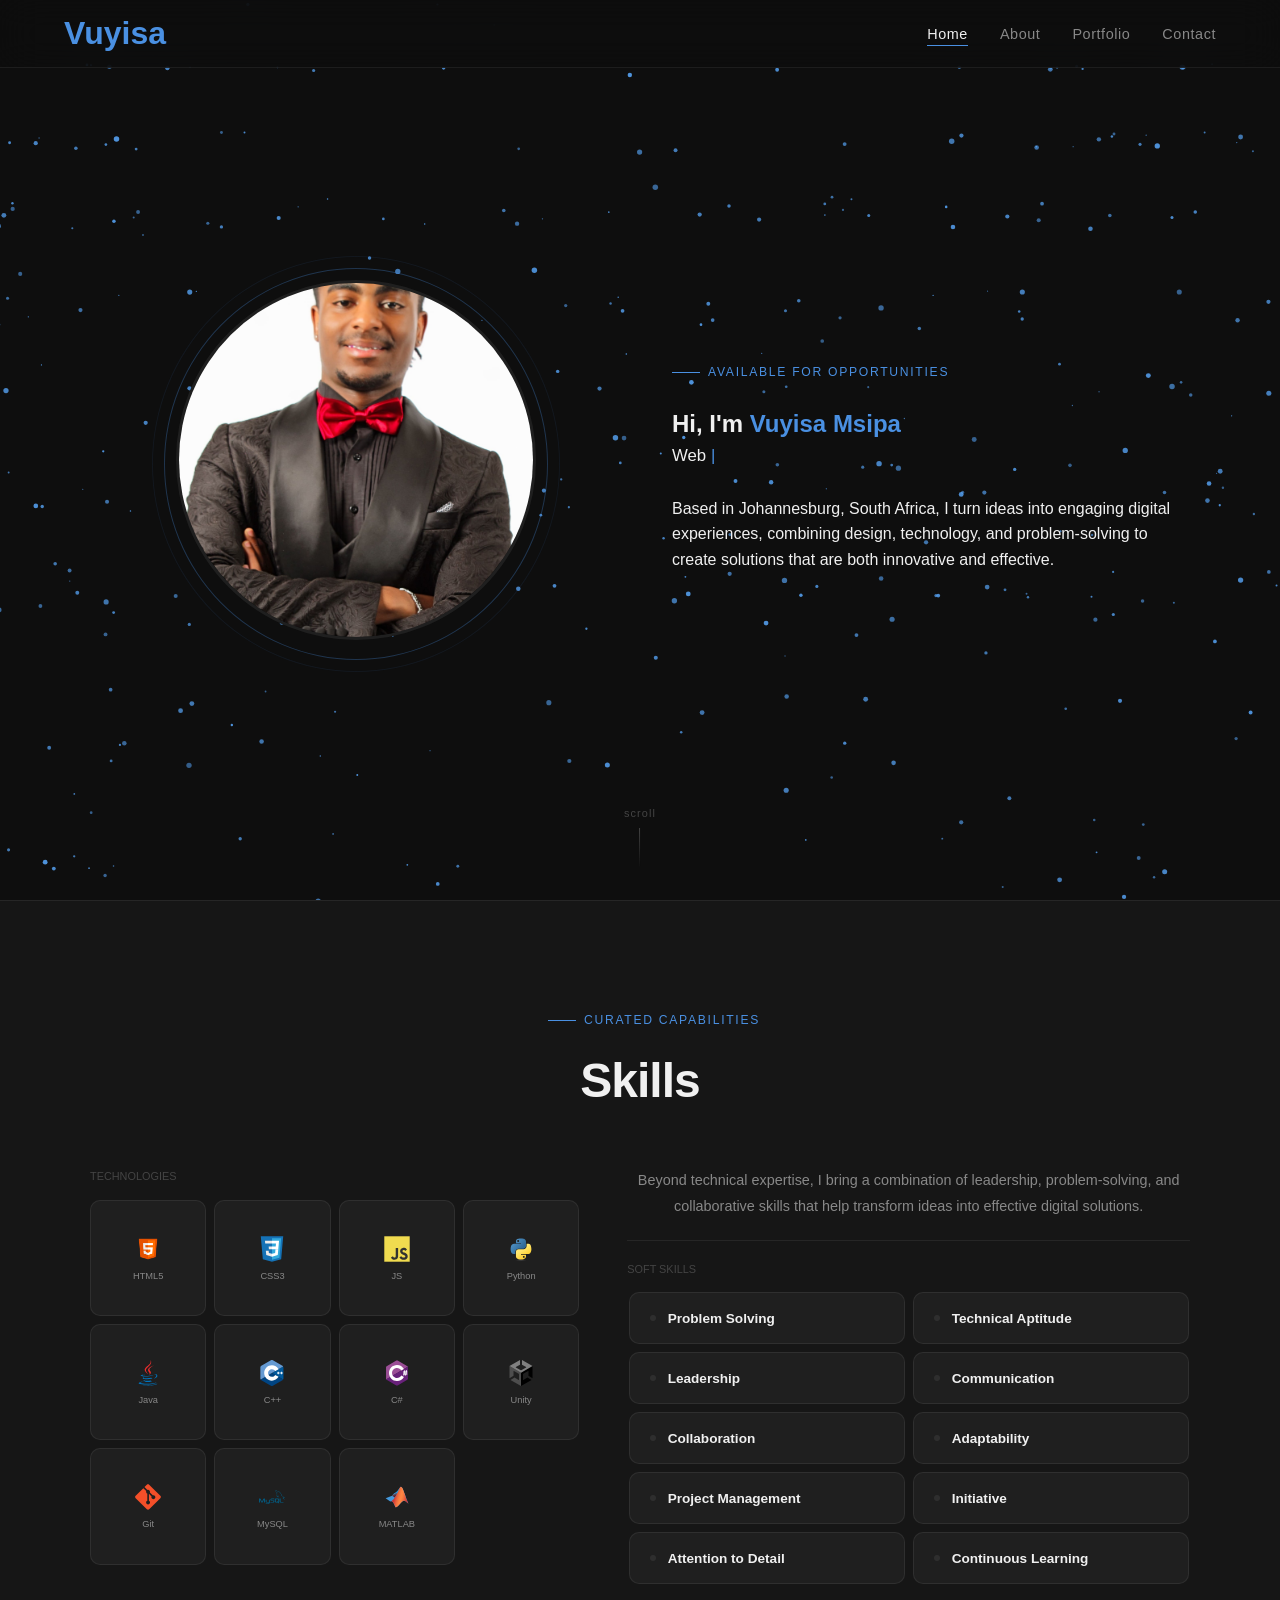
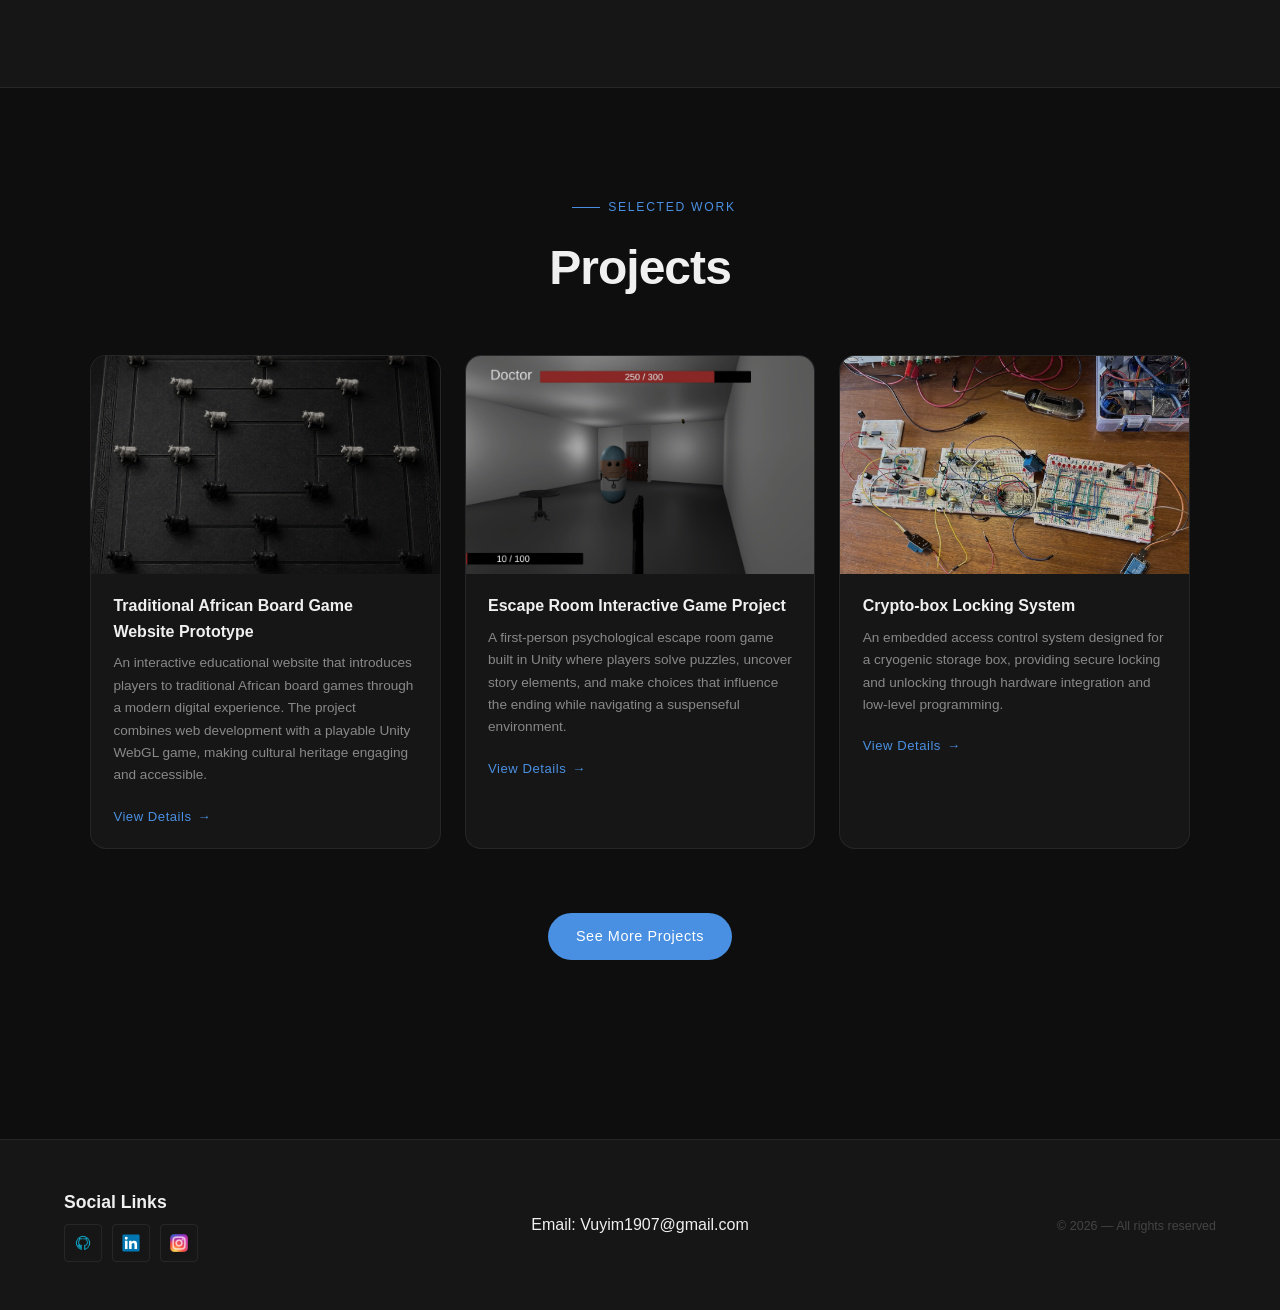
==== commit 78f94683: "split css" ====
--- a/index.html
+++ b/index.html
@@ -9,6 +9,7 @@
   <link rel="stylesheet" href="./CSS/main.css">
   <link rel="stylesheet" href="./CSS/layout.css">
   <link rel="stylesheet" href="./CSS/components.css">
+  <link rel="stylesheet" href="./CSS/modal.css">
   <link rel="stylesheet" href="./CSS/nav_and_foot.css">
   <link rel="stylesheet" href="./CSS/responsive.css">
   <script src="./JS/loading.js" defer></script>
--- a/CSS/main.css
+++ b/CSS/main.css
@@ -1,102 +1,40 @@
 *{ margin: 0; padding: 0; box-sizing: border-box; }
 :root {
   --bg: #0e0e0e; --section-area-bg: #161616; --surface2: #1f1f1f;
-  --border: rgba(255, 255, 255, 0.07); --accent: #4A90E2;
-  --accent-dim: rgba(74, 144, 226, 0.15); --accent-glow: rgba(74, 144, 226, 0.3);
+  --border: rgba(255,255,255,.07); --accent: #4A90E2;
+  --accent-dim:    rgba(74,144,226,.15); --accent-glow:   rgba(74,144,226,.3);
+  --accent-border: rgba(74,144,226,.35); --accent-tint:   rgba(74,144,226,.08);
   --text: #f0f0f0; --muted: #888; --subtle: #444;
 }
 html { scroll-behavior: smooth; }
-/* Prevent scroll during page loader */
 html.loading { overflow: hidden; }
- body {
-  font-family: 'Inter', sans-serif; 
-  background: var(--bg);
-  color: var(--text); 
-  overflow-x: hidden; 
-  line-height: 1.6;
-  transition: opacity 0.3s ease;
+body {
+  font-family: Inter, sans-serif;
+  background: var(--bg); color: var(--text);
+  overflow-x: hidden; line-height: 1.6;
+  transition: opacity .3s ease;
 }
+body.page-exit { opacity: 0; pointer-events: none; }
 
-body.page-exit {
-  opacity: 0;
-  pointer-events: none;
-}
-
-.website-name {
-  font-size: 48px; 
-  font-weight: 700;
-  color: var(--accent); 
-  letter-spacing: 2px;
-  text-transform: uppercase;
-}
-
-.loading-text {
-  color: var(--text); 
-  font-size: 16px; /* Standardized to body size */
-  text-transform: uppercase;
-  letter-spacing: 2px;
-  animation: pulse-text 2s ease-in-out infinite; 
-  z-index: 1;
-}
+.website-name { font-size: 48px; font-weight: 700; color: var(--accent); letter-spacing: 2px; text-transform: uppercase; }
+.loading-text  { color: var(--text); font-size: 16px; text-transform: uppercase; letter-spacing: 2px; animation: pulse-text 2s ease-in-out infinite; }
 
 #loader {
-  position: fixed;
-  inset: 0;
-  background: var(--bg); 
-  z-index: 9999;
-  display: flex;
-  flex-direction: column; /* Stacks items vertically */
-  justify-content: center;
-  align-items: center;
-  transition: opacity 0.6s ease, visibility 0.6s ease;
+  position: fixed; inset: 0; background: var(--bg); z-index: 9999;
+  display: flex; flex-direction: column; justify-content: center; align-items: center;
+  transition: opacity .6s ease, visibility .6s ease;
 }
+#loader.done { opacity: 0; visibility: hidden; pointer-events: none; }
 
-#loader.done {
-  opacity: 0;
-  visibility: hidden;
-  pointer-events: none;
-}
-
-.ring-wrapper {
-  position: relative;
-  width: 200px;
-  height: 200px;
-  display: flex;
-  justify-content: center;
-  align-items: center;
-  margin-bottom: 30px; 
-}
-
-.ring {
-  position: absolute;
-  inset: 0;
-  border-radius: 50%;
-  animation: shiny-ring 2s linear infinite;
-}
-
+.ring-wrapper { position: relative; width: 200px; height: 200px; display: flex; justify-content: center; align-items: center; margin-bottom: 30px; }
+.ring         { position: absolute; inset: 0; border-radius: 50%; animation: shiny-ring 2s linear infinite; }
 
 @keyframes shiny-ring {
-  0% {
-    transform: rotate(0deg);
-    box-shadow: 1px 5px 2px var(--accent);
-  }
-  50% {
-    transform: rotate(180deg);
-    box-shadow: 1px 5px 7px var(--surface2); 
-  }
-  100% {
-    transform: rotate(360deg);
-    box-shadow: 1px 5px 2px var(--accent);
-  }
+  0%   { transform: rotate(0deg);   box-shadow: 1px 5px 2px var(--accent); }
+  50%  { transform: rotate(180deg); box-shadow: 1px 5px 7px var(--surface2); }
+  100% { transform: rotate(360deg); box-shadow: 1px 5px 2px var(--accent); }
 }
-
 @keyframes pulse-text {
-  0%, 100% {
-    opacity: 1;
-    color: var(--text);
-  }
-  50% {
-    opacity: 0.15;
-    color: var(--bg);
-  }
+  0%, 100% { opacity: 1;    color: var(--text); }
+  50%       { opacity: .15; color: var(--bg);   }
 }
--- a/CSS/layout.css
+++ b/CSS/layout.css
@@ -1,11 +1,56 @@
-section { position: relative; z-index: 1; }
-.inner { max-width: 1100px; margin: 0 auto; }
-.page-header { padding: clamp(7rem, 14vh, 10rem) clamp(1.5rem, 5vw, 4rem) clamp(2rem, 4vw, 3rem); max-width: 1100px; margin: 0 auto; }
-.page-kicker { display: inline-flex; align-items: center; gap: 8px; font-family: Inter, sans-serif; font-size: .78rem; color: var(--accent); letter-spacing: .14em; text-transform: uppercase; margin-bottom: 1rem; }
-.page-kicker::before { content: ''; width: 28px; height: 1px; background: var(--accent); }
-.page-title { font-family: 'Inter', sans-serif; font-size: clamp(3rem, 7vw, 5.5rem); font-weight: 800; line-height: 1; letter-spacing: -.03em; margin-bottom: 1.2rem; }
-.page-title span { color: var(--accent); }
-.page-intro { color: var(--muted); line-height: 1.8; max-width: 600px; }
+section { 
+  position: relative; 
+  z-index: 1; 
+}
+
+.inner { 
+  max-width: 1100px;
+  margin: 0 auto; 
+}
+
+.page-header { 
+  padding: clamp(7rem, 14vh, 10rem) clamp(1.5rem, 5vw, 4rem) clamp(2rem, 4vw, 3rem); 
+  max-width: 1100px; 
+  margin: 0 auto; 
+}
+
+.page-kicker { 
+  display: inline-flex; 
+  align-items: center; 
+  gap: 8px;
+  font-family: Inter, sans-serif;
+  font-size: .78rem; 
+  color: var(--accent);
+  letter-spacing: .14em; 
+  text-transform: uppercase; 
+  margin-bottom: 1rem; 
+}
+
+.page-kicker::before { 
+  content: ''; 
+  width: 28px; 
+  height: 1px; 
+  background: var(--accent); 
+}
+
+.page-title { 
+  font-family: 'Inter', sans-serif; 
+  font-size: clamp(3rem, 7vw, 5.5rem); 
+  font-weight: 800; 
+  line-height: 1; 
+  letter-spacing: -.03em; 
+  margin-bottom: 1.2rem; 
+}
+
+.page-title span { 
+  color: var(--accent); 
+}
+
+.page-intro { 
+  color: var(--muted); 
+  line-height: 1.8; 
+  max-width: 600px; 
+}
 
 /* Section Specific Layouts */
 .hero { min-height: 100vh; padding: clamp(6rem, 12vh, 10rem) clamp(1.5rem, 5vw, 4rem) 5rem; display: grid; grid-template-columns: 1fr 1fr; align-items: center; gap: 4rem; max-width: 1200px; margin: 0 auto; }
--- a/CSS/components.css
+++ b/CSS/components.css
@@ -1,60 +1,42 @@
-/* Typography & Labels */
-.sec-label {
-  font-size: .75rem; color: var(--accent); letter-spacing: .14em;
-  text-transform: uppercase; margin-bottom: .8rem;
-  display: flex; align-items: center; gap: 10px;
-}
-.sec-label::before { content: ''; width: 28px; height: 1px; background: var(--accent); }
-
-.sec-title { font-size: clamp(1.8rem, 3.5vw, 2.8rem); font-weight: 700; letter-spacing: -.02em; margin-bottom: 1.5rem; }
-
-.kicker {
+/* ── Labels ──────────────────────────────────────────────────────────────── */
+.sec-label, .kicker {
   display: inline-flex; align-items: center; gap: 8px;
-  font-size: .78rem; color: var(--accent); letter-spacing: .14em;
-  text-transform: uppercase; margin-bottom: 1.4rem;
-}
-.kicker::before { content: ''; width: 28px; height: 1px; background: var(--accent); }
-
-.tw-wrap { font-size: clamp(.95rem, 1.5vw, 1.05rem); color: var(--text); margin-bottom: 1.6rem; min-height: 1.6em; }
+  font-size: .76rem; color: var(--accent); letter-spacing: .14em; text-transform: uppercase;
+}
+.sec-label::before, .kicker::before { content: ''; width: 28px; height: 1px; background: var(--accent); }
+.sec-label { margin-bottom: .8rem; }
+.kicker    { margin-bottom: 1.4rem; }
+
+.sec-title { font-size: clamp(1.8rem,3.5vw,2.8rem); font-weight: 700; letter-spacing: -.02em; margin-bottom: 1.5rem; }
+
+.tw-wrap { font-size: clamp(.95rem,1.5vw,1.05rem); color: var(--text); margin-bottom: 1.6rem; min-height: 1.6em; }
 .tw-wrap::after { content: '|'; color: var(--accent); animation: blink .7s step-end infinite; }
 @keyframes blink { 50% { opacity: 0; } }
 
 
-/* Buttons */
-.btn-p {
+/* ── Buttons ─────────────────────────────────────────────────────────────── */
+.btn-p, .btn-submit {
   display: inline-flex; align-items: center; gap: 8px;
-  padding: .75rem 1.75rem; border-radius: 50px;
-  background: var(--accent); color: #fff;
-  font-size: .9rem; font-weight: 500; letter-spacing: .04em;
-  text-decoration: none; border: none; cursor: pointer;
+  background: var(--accent); color: #fff; border: none; cursor: pointer;
+  border-radius: 50px; font-size: .9rem; font-weight: 500;
+  letter-spacing: .04em; text-decoration: none;
   transition: transform .2s, box-shadow .2s;
 }
-.btn-p:hover { transform: translateY(-2px); box-shadow: 0 8px 24px var(--accent-glow); }
-
-.btn-submit {
-  width: 100%; padding: .9rem 1.5rem; border-radius: 50px;
-  background: var(--accent); color: #fff;
-  font-family: Inter, sans-serif; font-size: .95rem; font-weight: 500;
-  letter-spacing: .04em; border: none; cursor: pointer;
-  transition: transform .2s, box-shadow .2s; margin-top: .5rem;
-}
-.btn-submit:hover { transform: translateY(-2px); box-shadow: 0 8px 24px var(--accent-glow); }
-
-
-/* Cards & Content Blocks */
+.btn-p:hover, .btn-submit:hover { transform: translateY(-2px); box-shadow: 0 8px 24px var(--accent-glow); }
+.btn-p     { padding: .75rem 1.75rem; }
+.btn-submit { width: 100%; padding: .9rem 1.5rem; justify-content: center; margin-top: .5rem; font-size: .95rem; }
+
+
+/* ── Cards ───────────────────────────────────────────────────────────────── */
 .card {
   background: var(--section-area-bg); border: 1px solid var(--border);
   border-radius: 4px; padding: 2rem; margin-bottom: 2px;
   max-width: 900px; margin-inline: auto;
 }
-.card:hover { border-color: rgba(74, 144, 226, .2); }
-
-.card-head {
-  font-weight: 700; font-size: 1.1rem; margin-bottom: 1rem;
-  display: flex; align-items: center; gap: 10px;
-}
+.card:hover { border-color: var(--accent-dim); }
+
+.card-head { font-weight: 700; font-size: 1.1rem; margin-bottom: 1rem; display: flex; align-items: center; gap: 10px; }
 .card-head::before { content: ''; width: 4px; height: 18px; background: var(--accent); border-radius: 2px; }
-
 .card-desc { color: var(--muted); font-size: .9rem; line-height: 1.7; margin-bottom: 1.2rem; }
 
 .cta-box {
@@ -62,145 +44,131 @@
   border-radius: 4px; padding: 3rem; text-align: center;
   max-width: 1100px; margin: 0 auto;
 }
-.cta-box h3 { font-family: Inter, sans-serif; font-size: clamp(1.4rem, 2.5vw, 2rem); font-weight: 700; margin-bottom: .8rem; }
-.cta-box p { color: var(--muted); font-size: .95rem; line-height: 1.7; max-width: 500px; margin: 0 auto 2rem; }
-
-
-/* Lists & Goal Cards*/
+.cta-box h3 { font-size: clamp(1.4rem,2.5vw,2rem); font-weight: 700; margin-bottom: .8rem; }
+.cta-box p  { color: var(--muted); font-size: .95rem; line-height: 1.7; max-width: 500px; margin: 0 auto 2rem; }
+
+
+/* ── Lists & Goal Cards ──────────────────────────────────────────────────── */
 ul.styled { list-style: none; display: flex; flex-direction: column; gap: 8px; }
 ul.styled li { display: flex; align-items: flex-start; gap: 10px; color: var(--muted); font-size: .9rem; line-height: 1.55; }
-ul.styled li::before { content: '→'; color: var(--accent); font-family: Inter, sans-serif; font-size: .8rem; flex-shrink: 0; margin-top: 2px; }
+ul.styled li::before { content: '→'; color: var(--accent); font-size: .8rem; flex-shrink: 0; margin-top: 2px; }
 
 .goals-grid { display: grid; grid-template-columns: 1fr 1fr; gap: 16px; max-width: 900px; margin: 0 auto; }
-.goal-card { background: var(--surface2); border: 1px solid var(--border); border-radius: 4px; padding: 1.4rem; }
-.goal-card h4 { font-family: Inter, sans-serif; font-size: .95rem; font-weight: 700; margin-bottom: .6rem; color: var(--accent); }
-.goal-card p { color: var(--muted); font-size: .88rem; line-height: 1.7; }
-
-
-/*Images & Profile Visuals*/
+.goal-card  { background: var(--surface2); border: 1px solid var(--border); border-radius: 4px; padding: 1.4rem; }
+.goal-card h4 { font-size: .95rem; font-weight: 700; margin-bottom: .6rem; color: var(--accent); }
+.goal-card p  { color: var(--muted); font-size: .88rem; line-height: 1.7; }
+
+
+/* ── Images & Profile Visuals ────────────────────────────────────────────── */
 .intro-img { border-radius: 4px; overflow: hidden; border: 1px solid var(--border); }
 .intro-img img { width: 100%; height: 320px; object-fit: cover; object-position: center; display: block; }
 
 .hobbies-img { border-radius: 4px; border: 1px solid var(--border); margin-top: 1.5rem; }
 .hobbies-img img { width: 100%; height: 100%; display: block; transition: filter .4s; }
 
-/* Circular profile photo with pulsing rings */
-.photo-frame { position: relative; width: clamp(220px, 32vw, 360px); aspect-ratio: 1; border-radius: 16px; }
+.photo-frame { position: relative; width: clamp(220px,32vw,360px); aspect-ratio: 1; border-radius: 16px; }
 .photo-frame::before {
   content: ''; position: absolute; inset: -12px; border-radius: 50%;
   border: 1px solid var(--accent-glow); animation: pulse 3s ease-in-out infinite;
 }
 .photo-frame::after {
   content: ''; position: absolute; inset: -24px; border-radius: 50%;
-  border: 1px solid rgba(74, 144, 226, .1); animation: pulse 3s 1s ease-in-out infinite;
-}
-.photo-frame img {
-  width: 100%; height: 100%; object-fit: cover; object-position: center;
-  border-radius: 50%; border: 3px solid var(--surface2);
-}
+  border: 1px solid var(--accent-tint); animation: pulse 3s 1s ease-in-out infinite;
+}
+.photo-frame img { width: 100%; height: 100%; object-fit: cover; object-position: center; border-radius: 50%; border: 3px solid var(--surface2); }
 @keyframes pulse {
-  0%, 100% { transform: scale(1); opacity: 1; }
-  50% { transform: scale(1.04); opacity: .6; }
-}
-
-
-/*Skills Grid & Strength Cards*/
+  0%, 100% { transform: scale(1);    opacity: 1; }
+  50%       { transform: scale(1.04); opacity: .6; }
+}
+
+
+/* ── Skills & Strengths ──────────────────────────────────────────────────── */
 .sk-tech-label { font-size: .68rem; color: var(--subtle); text-transform: uppercase; margin-bottom: 14px; font-weight: 500; }
-.sk-divider { width: 100%; height: 1px; background: var(--border); margin: 20px 0; }
-
-.skills-grid { display: grid; grid-template-columns: repeat(4, 1fr); gap: 8px; }
+.sk-divider    { width: 100%; height: 1px; background: var(--border); margin: 20px 0; }
+.skills-grid   { display: grid; grid-template-columns: repeat(4,1fr); gap: 8px; }
+
+/* Shared surface + hover between skill icons and strength cards */
+.sk, .strength-card {
+  background: var(--surface2); border: 1px solid var(--border); border-radius: 10px;
+  transition: border-color .2s, background .2s, transform .2s;
+}
+.sk:hover, .strength-card:hover { border-color: var(--accent); background: var(--accent-dim); transform: scale(1.06); }
 
 .sk {
-  aspect-ratio: 1; background: var(--surface2); border: 1px solid var(--border);
-  border-radius: 10px; display: flex; flex-direction: column;
-  align-items: center; justify-content: center; gap: 7px;
-  padding: 14px 8px 10px; transition: border-color .2s, background .2s, transform .2s;
+  aspect-ratio: 1; display: flex; flex-direction: column;
+  align-items: center; justify-content: center; gap: 7px; padding: 14px 8px 10px;
   opacity: 0; transform: scale(.9);
 }
 .sk.visible { opacity: 1; transform: scale(1); }
-.sk:hover { border-color: var(--accent); background: var(--accent-dim); transform: scale(1.06); }
-.sk img { width: 26px; height: 26px; object-fit: contain; }
-.sk span { font-size: .58rem; color: var(--muted); font-family: Inter, sans-serif; text-align: center; }
+.sk img  { width: 26px; height: 26px; object-fit: contain; }
+.sk span { font-size: .58rem; color: var(--muted); text-align: center; }
 
 .skills-desc { color: var(--muted); line-height: 1.8; font-size: .9rem; font-weight: 300; margin: 0; }
 
-.core-strengths {
-  display: grid; grid-template-columns: repeat(2, 1fr); gap: 8px;
-  max-width: 560px; margin-inline: auto;
-}
+.core-strengths { display: grid; grid-template-columns: repeat(2,1fr); gap: 8px; max-width: 560px; margin-inline: auto; }
 .strength-card {
-  background: var(--surface2); border: 1px solid var(--border); border-radius: 10px;
   min-height: 52px; display: flex; align-items: center; justify-content: flex-start;
-  gap: 12px; padding: .85rem 1.25rem; text-align: left;
-  transition: transform .25s ease, border-color .25s ease, background .25s ease;
-}
-.strength-card:hover { border-color: var(--accent); background: var(--accent-dim); transform: scale(1.06); position: relative; }
+  gap: 12px; padding: .85rem 1.25rem;
+}
+.strength-card:hover { position: relative; }
 .strength-card::before { content: ''; width: 6px; height: 6px; border-radius: 50%; background: var(--border); flex-shrink: 0; transition: background .2s; }
 .strength-card:hover::before { background: var(--accent); }
-.strength-card h4 { margin: 0; font-family: Inter, sans-serif; font-size: .85rem; font-weight: 600; color: var(--text); transition: color .2s; }
+.strength-card h4 { margin: 0; font-size: .85rem; font-weight: 600; color: var(--text); transition: color .2s; }
 .strength-card:hover h4 { color: var(--accent); }
 
 
-/*Home Project Grid*/
+/* ── Shared project image base ───────────────────────────────────────────── */
+.pc-img, .pc-thumb { overflow: hidden; aspect-ratio: 16/10; }
+.pc-img img, .pc-thumb img {
+  width: 100%; height: 100%; object-fit: cover; display: block;
+  filter: grayscale(25%) brightness(.85);
+  transition: filter .45s, transform .45s;
+}
+.proj-grid .pc:hover .pc-img img,
+.proj-stack .pc:hover .pc-thumb img { filter: none; transform: scale(1.05); }
+
+
+/* ── Home Project Grid ───────────────────────────────────────────────────── */
 .proj-grid .pc {
   background: var(--section-area-bg); border: 1px solid var(--border);
   border-radius: 16px; overflow: hidden; transition: border-color .3s, transform .3s;
 }
-.proj-grid .pc:hover { border-color: rgba(74, 144, 226, .35); transform: translateY(-4px); }
-
-.pc-img { overflow: hidden; aspect-ratio: 16/10; } 
-.pc-img img { 
-  width: 100%; height: 100%; 
-  object-fit: cover; 
-  filter: grayscale(25%) brightness(.85); 
-  transition: filter .4s, transform .4s; 
-}
-.proj-grid .pc:hover .pc-img img { filter: none; transform: scale(1.05); } /* Re-added hover zoom */
-
+.proj-grid .pc:hover { border-color: var(--accent-border); transform: translateY(-4px); }
 .pc-body { padding: 1.2rem 1.4rem; }
-.pc-link { font-size: .82rem; color: var(--accent); text-decoration: none; letter-spacing: .04em; display: inline-flex; align-items: center; gap: 6px; transition: gap .2s; border-radius: 50px; }
+.pc-link {font-size: .82rem; color: var(--accent); text-decoration: none; letter-spacing: .04em; display: inline-flex; align-items: center; gap: 6px; transition: gap .2s; border-radius: 50px; }
 .pc-link:hover { gap: 12px; }
 .pc-link::after { content: '→'; }
 
-/* Shared title weight across both grid and stack */
 .pc-title { font-weight: 700; }
-.proj-grid .pc-title { font-family: Inter, sans-serif; font-size: 1rem; margin-bottom: .5rem; }
-.proj-grid .pc-desc { color: var(--muted); font-size: .85rem; line-height: 1.65; margin-bottom: 1rem; }
-
-
-/*Portfolio Project Stack*/
+.proj-grid .pc-title { font-size: 1rem; margin-bottom: .5rem; }
+.proj-grid .pc-desc  { color: var(--muted); font-size: .85rem; line-height: 1.65; margin-bottom: 1rem; }
+
+
+/* ── Portfolio Project Stack ─────────────────────────────────────────────── */
 .proj-stack .pc {
   background: var(--section-area-bg); border: 1px solid var(--border);
   border-radius: 16px; overflow: hidden;
   display: grid; grid-template-columns: 380px 1fr;
   opacity: 0; transform: translateY(30px);
-  transition: opacity .5s, transform .5s, border-color .3s;
-}
-/* Alternate cards mirror horizontally so image swaps sides */
+  transition: opacity .6s, transform .6s, border-color .3s;
+}
+.proj-stack .pc.visible { opacity: 1; transform: none; }
+.proj-stack .pc:hover   { border-color: var(--accent-border); }
 .proj-stack .pc:nth-child(even) { direction: rtl; }
-.proj-stack .pc:nth-child(even) > * { direction: ltr; }
-.proj-stack .pc.visible { opacity: 1; transform: none; }
-.proj-stack .pc:hover { border-color: rgba(74, 144, 226, .35); }
-
-.pc-thumb { overflow: hidden; aspect-ratio: 16/10; } 
-.pc-thumb img {
-  width: 100%; height: 100%; 
-  object-fit: cover; 
-  filter: grayscale(30%) brightness(.8); transition: filter .5s, transform .5s; display: block;
-}
-.proj-stack .pc:hover .pc-thumb img { filter: none; transform: scale(1.04); } /* Hover zoom intact */
-
-.proj-stack .pc-title { font-size: clamp(1.1rem, 2vw, 1.4rem); }
-.proj-stack .pc-desc { color: var(--muted); font-size: .9rem; line-height: 1.7; max-width: 400px; }
-
-.pc-info { padding: 2rem 2.5rem; display: flex; flex-direction: column; justify-content: center; gap: 1rem; }
-
-/* Shared project number style */
-.modal-num, .pc-num { font-size: .7rem; color: var(--accent); letter-spacing: .1em; }
-.modal-num { margin-bottom: .5rem; }
-
-.pc-tags { display: flex; flex-wrap: wrap; gap: 8px; }
-.tag { font-size: .68rem; padding: 4px 10px; border-radius: 2px; background: var(--accent-dim); color: var(--accent); letter-spacing: .06em; }
+.proj-stack .pc:nth-child(even) * { direction: ltr; }
+
+.pc-thumb { aspect-ratio: 16/10; }
+.pc-info  { padding: 2rem 2.2rem; display: flex; flex-direction: column; justify-content: center; gap: 14px; }
+.pc-num   { font-size: .72rem; color: var(--subtle); letter-spacing: .1em; }
+.proj-stack .pc-title { font-size: 1.25rem; }
+.proj-stack .pc-desc  { color: var(--muted); font-size: .88rem; line-height: 1.7; }
+.pc-tags  { display: flex; flex-wrap: wrap; gap: 6px; }
+
+.tag {
+  font-size: .72rem; color: var(--accent); background: var(--accent-tint);
+  border: 1px solid var(--accent-border); border-radius: 4px; padding: 3px 10px;
+  letter-spacing: .04em;
+}
 .pc-btn {
   align-self: flex-start; display: inline-flex; align-items: center; gap: 8px;
   padding: .6rem 1.4rem; border-radius: 2px; background: transparent;
@@ -211,170 +179,66 @@
 .pc-btn:hover { border-color: var(--accent); color: var(--accent); gap: 14px; cursor: pointer; }
 
 
-/*Contact Form*/
+/* ── Contact Form ────────────────────────────────────────────────────────── */
 .form-card {
   background: var(--section-area-bg); border: 1px solid var(--border);
-  border-radius: 16px; padding: clamp(2.5rem, 6vw, 3.5rem);
-  box-shadow: 0 20px 40px rgba(0, 0, 0, 0.3);
-}
-.field { margin-bottom: 2rem; }
-.field label { display: block; font-size: .72rem; color: var(--accent); letter-spacing: .1em; text-transform: uppercase; margin-bottom: .5rem; }
+  border-radius: 16px; padding: clamp(2.5rem,6vw,3.5rem);
+  box-shadow: 0 20px 40px rgba(0,0,0,.3);
+}
+.field            { margin-bottom: 2rem; }
+.field label      { display: block; font-size: .72rem; color: var(--accent); letter-spacing: .1em; text-transform: uppercase; margin-bottom: .5rem; }
 .field input,
-.field textarea {
-  width: 100%; background: var(--surface2); border: 1px solid var(--border);
-  border-radius: 8px; padding: 1.1rem 1.25rem; color: var(--text);
-  font-family: Inter, sans-serif; font-size: .95rem; line-height: 1.5;
-  transition: border-color .2s, background-color .2s; outline: none; resize: vertical;
-}
+.field textarea   { width: 100%; background: var(--surface2); border: 1px solid var(--border); border-radius: 8px; padding: 1.1rem 1.25rem; color: var(--text); font-family: Inter, sans-serif; font-size: .95rem; line-height: 1.5; transition: border-color .2s, background-color .2s; outline: none; resize: vertical; }
 .field input:focus,
 .field textarea:focus { border-color: var(--accent); background: var(--bg); }
 .field input::placeholder,
 .field textarea::placeholder { color: var(--subtle); }
-.field textarea { min-height: 165px; }
-
-.form-success { display: none; text-align: center; padding: 2rem; color: var(--accent); font-size: .9rem; }
+.field textarea   { min-height: 165px; }
+
+.form-success      { display: none; text-align: center; padding: 2rem; color: var(--accent); font-size: .9rem; }
 .form-success.show { display: block; }
-.err { color: rgb(199, 18, 27); font-size: .78rem; margin-top: 4px; display: none; }
-.err.show { display: block; }
-
-/*Centred Popup Modal Card*/
-.modal-bg {
-  /* Added a very subtle blue tint to the dark background overlay */
-  position: fixed; inset: 0; background: rgba(0, 5, 15, .75); 
-  z-index: 2000; display: flex; align-items: center; justify-content: center;
-  opacity: 0; visibility: hidden; 
-  transition: opacity .4s cubic-bezier(0.4, 0, 0.2, 1), visibility .4s;
-  backdrop-filter: blur(12px) saturate(150%); padding: 1.5rem;
-}
-.modal-bg.open { opacity: 1; visibility: visible; }
-
-.modal {
-  background: linear-gradient(145deg, rgba(74, 144, 226, 0.12), rgba(14, 14, 14, 0.95));
-  border: 1px solid rgba(74, 144, 226, 0.3);
-  border-radius: 24px; 
-  width: 100%; max-width: 780px;
-  max-height: 85vh; overflow-y: auto; position: relative;
-  transform: scale(0.95) translateY(30px); 
-  transition: transform .5s cubic-bezier(0.34, 1.56, 0.64, 1);
-  /* Deep shadow combined with blue outer and inner glows */
-  box-shadow: 0 30px 60px rgba(0, 0, 0, 0.8), 0 0 60px var(--accent-dim), inset 0 0 20px rgba(74, 144, 226, 0.05);
-  scrollbar-width: thin; scrollbar-color: var(--accent) transparent;
-}
-.modal-bg.open .modal { transform: scale(1) translateY(0); }
-
-.modal-img { 
-  width: 100%; 
-  aspect-ratio: 21/9; 
-  object-fit: cover; 
-  object-position: center; 
-  display: block; 
-  border-radius: 24px 24px 0 0; 
-  position: relative;
-  -webkit-mask-image: linear-gradient(to bottom, rgba(0,0,0,1) 75%, rgba(0,0,0,0) 100%);
-  mask-image: linear-gradient(to bottom, rgba(0,0,0,1) 75%, rgba(0,0,0,0) 100%);
-}
-
-.modal-body { padding: 0 2.5rem 2.5rem 2.5rem; position: relative; top: -1.5rem; }
-
-.modal-title { 
-    font-size: 2.2rem; font-weight: 800; margin-bottom: 1rem; 
-    letter-spacing: -0.02em; 
-    /* Blue shadow behind the title */
-    text-shadow: 0 2px 15px rgba(74, 144, 226, 0.3); 
-}
-
-.modal-tags { display: flex; flex-wrap: wrap; gap: 8px; margin-bottom: 2rem; }
-
-.modal-close {
-  position: absolute; top: 1.2rem; right: 1.2rem;
-  /* Darker, more opaque blue-black background for high contrast */
-  background: rgba(5, 10, 20, 0.75); 
-  backdrop-filter: blur(8px);
-  border: 1px solid rgba(74, 144, 226, 0.4);
-  border-radius: 50%; width: 44px; height: 44px;
-  display: flex; align-items: center; justify-content: center;
-  /* Made the X bold and white so it cuts through the dark background */
-  font-size: 1.2rem; font-weight: 700; color: #fff; 
-  cursor: pointer;
-  transition: all .3s cubic-bezier(0.4, 0, 0.2, 1); z-index: 10;
-  box-shadow: 0 4px 12px rgba(0, 0, 0, 0.5);
-}
-.modal-close:hover { 
-  background: var(--accent); 
-  border-color: var(--accent); 
-  transform: rotate(90deg) scale(1.1); 
-  box-shadow: 0 0 20px var(--accent-glow);
-}
-
-.modal-section { 
-  margin-bottom: 1.5rem; 
-  /* Blue tinted section boxes */
-  background: rgba(74, 144, 226, 0.04); 
-  padding: 1.5rem; 
-  border-radius: 12px; 
-  border: 1px solid rgba(74, 144, 226, 0.1);
-  transition: background .3s ease, transform .3s ease, border-color .3s ease;
-}
-.modal-section:hover {
-  background: rgba(74, 144, 226, 0.08);
-  transform: translateX(4px);
-  border-color: rgba(74, 144, 226, 0.3);
-}
-.modal-section h4 { 
-  font-size: .85rem; font-weight: 700; margin-bottom: .8rem; 
-  color: var(--accent); text-transform: uppercase; letter-spacing: 0.1em; 
-}
-.modal-section p { 
-  color: var(--text); /* Changed from muted to text for better contrast against the blue */
-  font-size: .9rem; line-height: 1.8; margin: 0; 
-}
-
-/*Reveal Scroll Animations*/
+.err               { color: rgb(199,18,27); font-size: .78rem; margin-top: 4px; display: none; }
+.err.show          { display: block; }
+
+
+
+/* ── Scroll Reveal & Hero Animations ─────────────────────────────────────── */
 .reveal { opacity: 0; transform: translateY(28px); transition: opacity .6s, transform .6s; }
 .reveal.visible { opacity: 1; transform: none; }
 
-/* Hero elements animate in on page load */
-.hero-text { opacity: 0; transform: translateY(24px); animation: heroIn .8s .9s cubic-bezier(.4, 0, .2, 1) forwards; }
-.hero-vis { opacity: 0; animation: heroIn .8s 1.1s cubic-bezier(.4, 0, .2, 1) forwards; display: flex; align-items: center; justify-content: center; }
+.hero-text { opacity: 0; transform: translateY(24px); animation: heroIn .8s  .9s cubic-bezier(.4,0,.2,1) forwards; }
+.hero-vis  { opacity: 0;animation: heroIn .8s 1.1s cubic-bezier(.4,0,.2,1) forwards; display: flex; align-items: center; justify-content: center; }
 @keyframes heroIn { to { opacity: 1; transform: none; } }
 
-/* Scroll cue at bottom of hero */
 .scroll-ind {
   position: absolute; bottom: 2rem; left: 50%; transform: translateX(-50%);
   display: flex; flex-direction: column; align-items: center; gap: 6px;
-  color: var(--subtle); font-family: Inter, sans-serif; font-size: .68rem;
-  letter-spacing: .1em; animation: bob 2s ease-in-out infinite;
-}
+  color: var(--subtle); font-size: .68rem; letter-spacing: .1em;
+  animation: bob 2s ease-in-out infinite;
+}
+.scroll-ind::after { content: ''; width: 1px; height: 40px; background: linear-gradient(var(--subtle), transparent); }
 @keyframes bob {
   0%, 100% { transform: translateX(-50%) translateY(0); }
-  50% { transform: translateX(-50%) translateY(6px); }
-}
-.scroll-ind::after { content: ''; width: 1px; height: 40px; background: linear-gradient(var(--subtle), transparent); }
-
-/* Particle canvas sits behind all content */
+  50%       { transform: translateX(-50%) translateY(6px); }
+}
+
 #particle-canvas { position: fixed; top: 0; left: 0; width: 100vw; height: 100vh; display: block; z-index: -1; pointer-events: none; }
 
 
-/*Utility Classes*/
-.text-accent { color: var(--accent); }
-.text-center { text-align: center; }
-.intro-text p { color: var(--muted); line-height: 1.85; font-size: .95rem; }
-.intro-text p + p { margin-top: 1rem; }
-
-/* Section header centred variant */
+/* ── Utilities ───────────────────────────────────────────────────────────── */
+.text-accent  { color: var(--accent); }
+.text-center  { text-align: center; }
+.intro-text p        { color: var(--muted); line-height: 1.85; font-size: .95rem; }
+.intro-text p + p    { margin-top: 1rem; }
 .section-header-centered { text-align: center; margin-bottom: 3rem; }
 .centered-label { justify-content: center; transform: translateX(14px); }
-.large-title { font-size: 3rem; margin-bottom: 0; }
-.left-label { text-align: left; margin-bottom: 14px; }
+.large-title    { font-size: 3rem; margin-bottom: 0; }
+.left-label     { text-align: left; margin-bottom: 14px; }
 .btn-wrapper-centered { text-align: center; margin-top: 4rem; }
-
-/* Contact page */
 .contact-header { display: flex; flex-direction: column; align-items: center; padding-bottom: 2rem; }
-.contact-intro { text-align: center; margin: 0 auto; }
-.form-wrapper { max-width: 650px; margin: 0 auto; }
+.contact-intro  { text-align: center; margin: 0 auto; }
+.form-wrapper   { max-width: 650px; margin: 0 auto; }
 .form-success-note { color: var(--muted); font-size: .82rem; }
-
-/* About page */
 .mb-1 { margin-bottom: 1rem; }
 .mt-16 { margin-top: 16px; }
-.mb-0 { margin-bottom: 0 !important; }
+.mb-0  { margin-bottom: 0; }
--- a/CSS/modal.css
+++ b/CSS/modal.css
@@ -0,0 +1,74 @@
+/* ── Modal Overlay ───────────────────────────────────────────────────────── */
+.modal-bg {
+  position: fixed; inset: 0; background: rgba(0,0,0,.65); z-index: 2000;
+  display: flex; align-items: center; justify-content: center;
+  opacity: 0; visibility: hidden;
+  transition: opacity .4s cubic-bezier(.4,0,.2,1), visibility .4s;
+  backdrop-filter: blur(8px); padding: 1.5rem;
+}
+.modal-bg.open { opacity: 1; visibility: visible; }
+
+
+/* ── Modal Panel ─────────────────────────────────────────────────────────── */
+.modal {
+  background: var(--section-area-bg);
+  border: 1px solid var(--border);
+  border-radius: 24px; width: 100%; max-width: 780px; max-height: 85vh;
+  overflow-y: auto; position: relative;
+  transform: scale(.95) translateY(30px);
+  transition: transform .5s cubic-bezier(.34,1.56,.64,1);
+  box-shadow: 0 30px 60px rgba(0,0,0,.6);
+  scrollbar-width: thin; scrollbar-color: var(--accent) transparent;
+}
+.modal-bg.open .modal { transform: scale(1) translateY(0); }
+
+
+/* ── Modal Image ─────────────────────────────────────────────────────────── */
+.modal-img {
+  width: 100%; aspect-ratio: 21/9; object-fit: cover; object-position: center;
+  display: block; border-radius: 24px 24px 0 0;
+  -webkit-mask-image: linear-gradient(to bottom, rgba(0,0,0,1) 75%, rgba(0,0,0,0) 100%);
+  mask-image: linear-gradient(to bottom, rgba(0,0,0,1) 75%, rgba(0,0,0,0) 100%);
+}
+
+
+/* ── Modal Body ──────────────────────────────────────────────────────────── */
+.modal-body  { padding: 0 2.5rem 2.5rem; position: relative; top: -1.5rem; }
+.modal-num   { font-size: .72rem; color: var(--subtle); letter-spacing: .1em; margin-bottom: .5rem; }
+.modal-title { font-size: 2.2rem; font-weight: 800; margin-bottom: 1rem; letter-spacing: -.02em; }
+.modal-tags  { display: flex; flex-wrap: wrap; gap: 8px; margin-bottom: 2rem; }
+
+
+/* ── Close Button ────────────────────────────────────────────────────────── */
+.modal-close {
+  position: absolute; top: 1.2rem; right: 1.2rem;
+  background: var(--surface2);
+  border: 1px solid var(--border); border-radius: 50%;
+  width: 44px; height: 44px; display: flex; align-items: center; justify-content: center;
+  font-size: 1.2rem; font-weight: 700; color: var(--text); cursor: pointer;
+  transition: background .2s, border-color .2s, transform .3s cubic-bezier(.4,0,.2,1);
+  z-index: 10;
+}
+.modal-close:hover {
+  background: var(--accent); border-color: var(--accent);
+  transform: rotate(90deg) scale(1.1);
+}
+
+
+/* ── Modal Sections ──────────────────────────────────────────────────────── */
+.modal-section {
+  margin-bottom: 1.5rem;
+  background: var(--surface2);
+  padding: 1.5rem; border-radius: 12px; border: 1px solid var(--border);
+  transition: background .3s, transform .3s, border-color .3s;
+}
+.modal-section:hover {
+  background: var(--accent-tint);
+  transform: translateX(4px);
+  border-color: var(--accent-border);
+}
+.modal-section h4 {
+  font-size: .85rem; font-weight: 700; margin-bottom: .8rem;
+  color: var(--accent); text-transform: uppercase; letter-spacing: .1em;
+}
+.modal-section p { color: var(--text); font-size: .9rem; line-height: 1.8; margin: 0; }
--- a/CSS/responsive.css
+++ b/CSS/responsive.css
@@ -13,8 +13,9 @@
 
 @media(max-width: 768px) {
   .goals-grid { grid-template-columns: 1fr; }
-  footer {grid-template-columns: 1fr;justify-content: center; text-align: center;gap: 2.5rem;}
-  footer > div {display: flex !important; flex-direction: column !important;align-items: center !important;text-align: center !important;}
+  footer { grid-template-columns: 1fr; justify-content: center; text-align: center; gap: 2.5rem; }
+  footer > div { display: flex; flex-direction: column; align-items: center; text-align: center; }
+  .soc-row { flex-direction: row; }
 }
 
 @media(max-width: 640px) {
@@ -23,8 +24,8 @@
   .proj-grid { grid-template-columns: 1fr; }
 }
 
-@media (pointer: coarse) {
+/* @media (pointer: coarse) {
   body, a, button, .ham {
-    cursor: auto !important;
+    cursor: auto;
   }
-}+} */
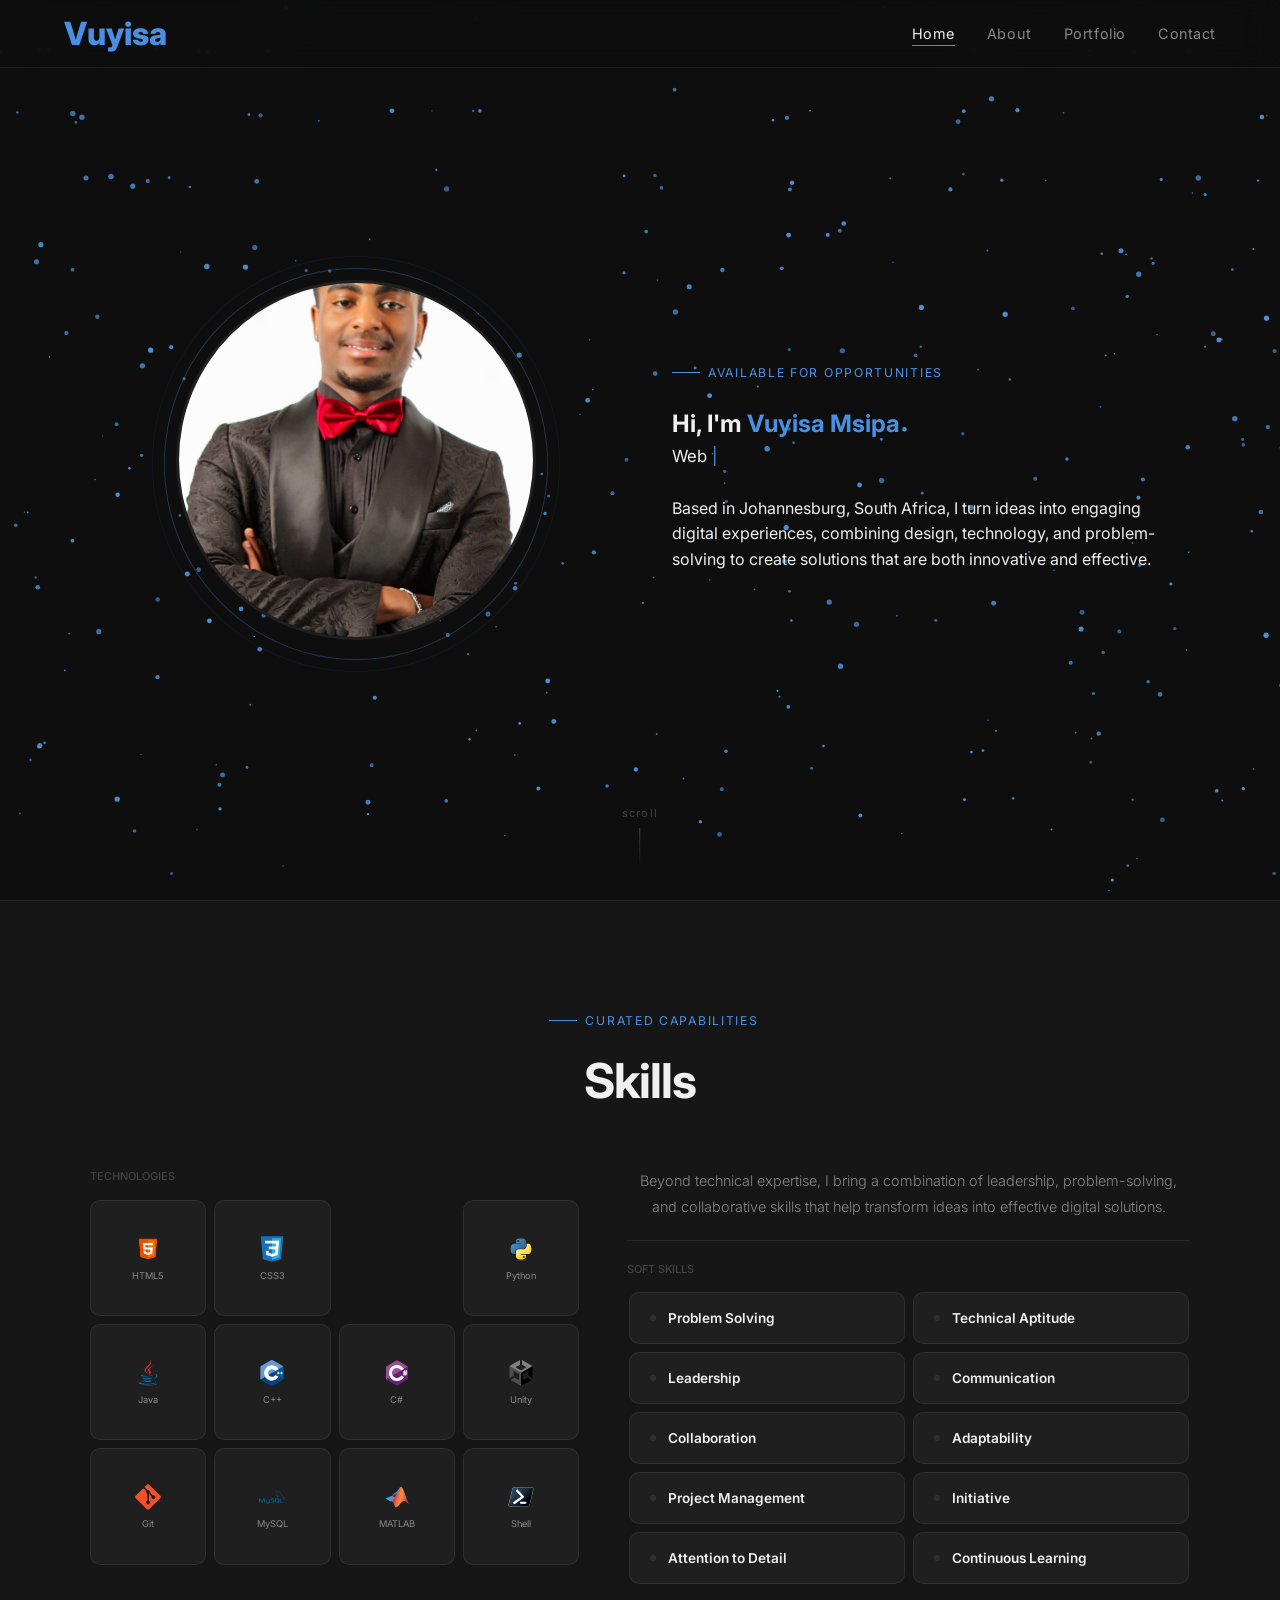
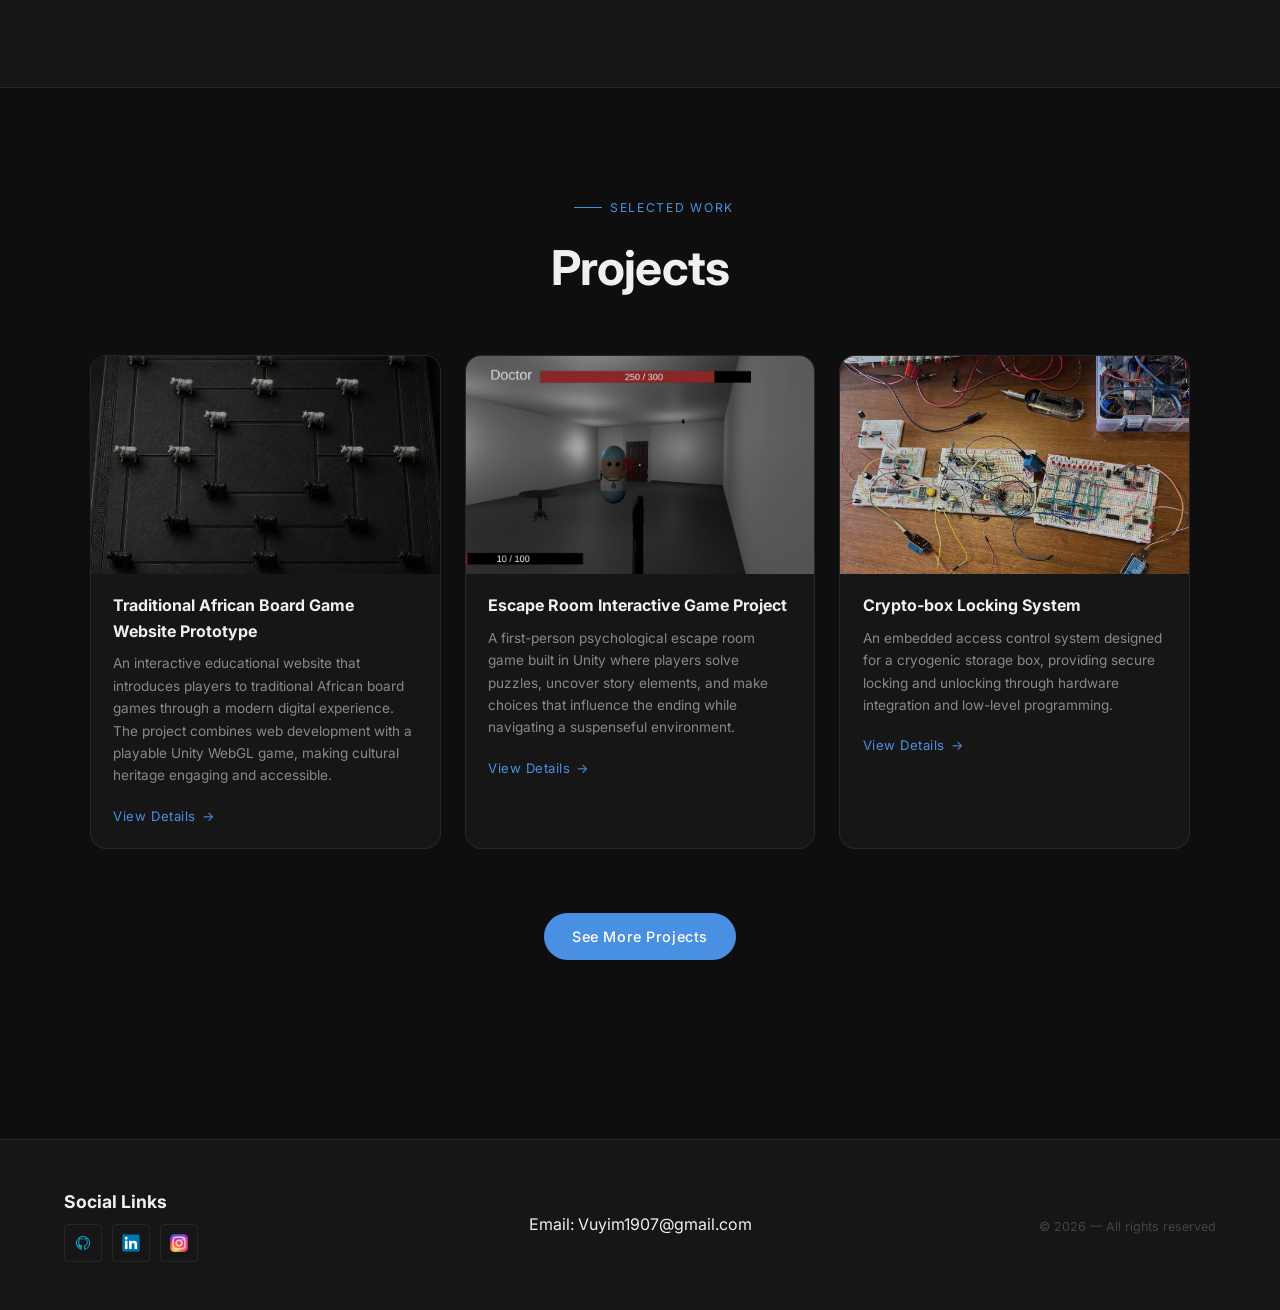
==== commit ee29ec1d: "comments" ====
--- a/index.html
+++ b/index.html
@@ -3,9 +3,11 @@
 <head>
   <meta charset="UTF-8">
   <meta name="viewport" content="width=device-width, initial-scale=1.0">
+  <meta name="description" content="Vuyisa Msipa — portfolio of a Digital Arts student and aspiring software engineer based in Johannesburg.">
   <title>Home | Vuyisa Msipa</title>
   <link rel="preconnect" href="https://fonts.googleapis.com">
   <link rel="preconnect" href="https://fonts.gstatic.com" crossorigin>
+  <link href="https://fonts.googleapis.com/css2?family=Inter:wght@300;400;500;600;700;800&display=swap" rel="stylesheet">
   <link rel="stylesheet" href="./CSS/main.css">
   <link rel="stylesheet" href="./CSS/layout.css">
   <link rel="stylesheet" href="./CSS/components.css">
@@ -93,10 +95,9 @@
 
   <footer></footer>
 
-  <!-- Project detail modal -->
-  <div class="modal-bg" id="modal-bg" onclick="closeModal(event)">
+  <div class="modal-bg" id="modal-bg">
     <div class="modal" id="modal">
-      <button class="modal-close" onclick="closeModalDirect()">✕</button>
+      <button class="modal-close" id="modal-close">✕</button>
       <img class="modal-img" id="modal-img" src="" alt="">
       <div class="modal-body">
         <div class="modal-num" id="modal-num"></div>
--- a/CSS/main.css
+++ b/CSS/main.css
@@ -29,6 +29,13 @@
 .ring-wrapper { position: relative; width: 200px; height: 200px; display: flex; justify-content: center; align-items: center; margin-bottom: 30px; }
 .ring         { position: absolute; inset: 0; border-radius: 50%; animation: shiny-ring 2s linear infinite; }
 
+/* Fixed background layer — same family as #loader */
+#particle-canvas { position: fixed; top: 0; left: 0; width: 100vw; height: 100vh; display: block; z-index: -1; pointer-events: none; }
+
+/* Site-wide scroll-reveal utility — document-state class toggled on every page */
+.reveal         { opacity: 0; transform: translateY(28px); transition: opacity .6s, transform .6s; }
+.reveal.visible { opacity: 1; transform: none; }
+
 @keyframes shiny-ring {
   0%   { transform: rotate(0deg);   box-shadow: 1px 5px 2px var(--accent); }
   50%  { transform: rotate(180deg); box-shadow: 1px 5px 7px var(--surface2); }
--- a/CSS/layout.css
+++ b/CSS/layout.css
@@ -1,8 +1,3 @@
-section { 
-  position: relative; 
-  z-index: 1; 
-}
-
 .inner { 
   max-width: 1100px;
   margin: 0 auto; 
@@ -53,7 +48,7 @@
 }
 
 /* Section Specific Layouts */
-.hero { min-height: 100vh; padding: clamp(6rem, 12vh, 10rem) clamp(1.5rem, 5vw, 4rem) 5rem; display: grid; grid-template-columns: 1fr 1fr; align-items: center; gap: 4rem; max-width: 1200px; margin: 0 auto; }
+.hero { min-height: 100vh; padding: clamp(6rem, 12vh, 10rem) clamp(1.5rem, 5vw, 4rem) 5rem; position: relative; display: grid; grid-template-columns: 1fr 1fr; align-items: center; gap: 4rem; max-width: 1200px; margin: 0 auto; }
 .about-sec { padding: clamp(2rem, 4vw, 4rem) clamp(1.5rem, 5vw, 4rem); }
 .intro-grid { 
   display: grid; 
--- a/CSS/components.css
+++ b/CSS/components.css
@@ -1,4 +1,4 @@
-/* ── Labels ──────────────────────────────────────────────────────────────── */
+/*Labels*/
 .sec-label, .kicker {
   display: inline-flex; align-items: center; gap: 8px;
   font-size: .76rem; color: var(--accent); letter-spacing: .14em; text-transform: uppercase;
@@ -14,7 +14,7 @@
 @keyframes blink { 50% { opacity: 0; } }
 
 
-/* ── Buttons ─────────────────────────────────────────────────────────────── */
+/*Buttons*/
 .btn-p, .btn-submit {
   display: inline-flex; align-items: center; gap: 8px;
   background: var(--accent); color: #fff; border: none; cursor: pointer;
@@ -27,7 +27,7 @@
 .btn-submit { width: 100%; padding: .9rem 1.5rem; justify-content: center; margin-top: .5rem; font-size: .95rem; }
 
 
-/* ── Cards ───────────────────────────────────────────────────────────────── */
+/*Cards*/
 .card {
   background: var(--section-area-bg); border: 1px solid var(--border);
   border-radius: 4px; padding: 2rem; margin-bottom: 2px;
@@ -48,7 +48,7 @@
 .cta-box p  { color: var(--muted); font-size: .95rem; line-height: 1.7; max-width: 500px; margin: 0 auto 2rem; }
 
 
-/* ── Lists & Goal Cards ──────────────────────────────────────────────────── */
+/*Lists & Goal Cards*/
 ul.styled { list-style: none; display: flex; flex-direction: column; gap: 8px; }
 ul.styled li { display: flex; align-items: flex-start; gap: 10px; color: var(--muted); font-size: .9rem; line-height: 1.55; }
 ul.styled li::before { content: '→'; color: var(--accent); font-size: .8rem; flex-shrink: 0; margin-top: 2px; }
@@ -59,7 +59,7 @@
 .goal-card p  { color: var(--muted); font-size: .88rem; line-height: 1.7; }
 
 
-/* ── Images & Profile Visuals ────────────────────────────────────────────── */
+/*Images & Profile Visuals*/
 .intro-img { border-radius: 4px; overflow: hidden; border: 1px solid var(--border); }
 .intro-img img { width: 100%; height: 320px; object-fit: cover; object-position: center; display: block; }
 
@@ -77,17 +77,15 @@
 }
 .photo-frame img { width: 100%; height: 100%; object-fit: cover; object-position: center; border-radius: 50%; border: 3px solid var(--surface2); }
 @keyframes pulse {
-  0%, 100% { transform: scale(1);    opacity: 1; }
-  50%       { transform: scale(1.04); opacity: .6; }
-}
-
-
-/* ── Skills & Strengths ──────────────────────────────────────────────────── */
+  0%, 100%{ transform: scale(1);    opacity: 1; }
+  50%{ transform: scale(1.04); opacity: .6; }
+}
+
+/*Skills & Strengths*/
 .sk-tech-label { font-size: .68rem; color: var(--subtle); text-transform: uppercase; margin-bottom: 14px; font-weight: 500; }
 .sk-divider    { width: 100%; height: 1px; background: var(--border); margin: 20px 0; }
 .skills-grid   { display: grid; grid-template-columns: repeat(4,1fr); gap: 8px; }
 
-/* Shared surface + hover between skill icons and strength cards */
 .sk, .strength-card {
   background: var(--surface2); border: 1px solid var(--border); border-radius: 10px;
   transition: border-color .2s, background .2s, transform .2s;
@@ -110,14 +108,13 @@
   min-height: 52px; display: flex; align-items: center; justify-content: flex-start;
   gap: 12px; padding: .85rem 1.25rem;
 }
-.strength-card:hover { position: relative; }
 .strength-card::before { content: ''; width: 6px; height: 6px; border-radius: 50%; background: var(--border); flex-shrink: 0; transition: background .2s; }
 .strength-card:hover::before { background: var(--accent); }
 .strength-card h4 { margin: 0; font-size: .85rem; font-weight: 600; color: var(--text); transition: color .2s; }
 .strength-card:hover h4 { color: var(--accent); }
 
 
-/* ── Shared project image base ───────────────────────────────────────────── */
+/*Project image base*/
 .pc-img, .pc-thumb { overflow: hidden; aspect-ratio: 16/10; }
 .pc-img img, .pc-thumb img {
   width: 100%; height: 100%; object-fit: cover; display: block;
@@ -128,14 +125,14 @@
 .proj-stack .pc:hover .pc-thumb img { filter: none; transform: scale(1.05); }
 
 
-/* ── Home Project Grid ───────────────────────────────────────────────────── */
+/*Home Project Grid*/
 .proj-grid .pc {
   background: var(--section-area-bg); border: 1px solid var(--border);
   border-radius: 16px; overflow: hidden; transition: border-color .3s, transform .3s;
 }
 .proj-grid .pc:hover { border-color: var(--accent-border); transform: translateY(-4px); }
 .pc-body { padding: 1.2rem 1.4rem; }
-.pc-link {font-size: .82rem; color: var(--accent); text-decoration: none; letter-spacing: .04em; display: inline-flex; align-items: center; gap: 6px; transition: gap .2s; border-radius: 50px; }
+.pc-link { font-size: .82rem; color: var(--accent); text-decoration: none; letter-spacing: .04em; display: inline-flex; align-items: center; gap: 6px; transition: gap .2s; border-radius: 50px; }
 .pc-link:hover { gap: 12px; }
 .pc-link::after { content: '→'; }
 
@@ -144,7 +141,7 @@
 .proj-grid .pc-desc  { color: var(--muted); font-size: .85rem; line-height: 1.65; margin-bottom: 1rem; }
 
 
-/* ── Portfolio Project Stack ─────────────────────────────────────────────── */
+/*Portfolio Project Stack*/
 .proj-stack .pc {
   background: var(--section-area-bg); border: 1px solid var(--border);
   border-radius: 16px; overflow: hidden;
@@ -157,7 +154,6 @@
 .proj-stack .pc:nth-child(even) { direction: rtl; }
 .proj-stack .pc:nth-child(even) * { direction: ltr; }
 
-.pc-thumb { aspect-ratio: 16/10; }
 .pc-info  { padding: 2rem 2.2rem; display: flex; flex-direction: column; justify-content: center; gap: 14px; }
 .pc-num   { font-size: .72rem; color: var(--subtle); letter-spacing: .1em; }
 .proj-stack .pc-title { font-size: 1.25rem; }
@@ -179,7 +175,7 @@
 .pc-btn:hover { border-color: var(--accent); color: var(--accent); gap: 14px; cursor: pointer; }
 
 
-/* ── Contact Form ────────────────────────────────────────────────────────── */
+/*Contact Form*/
 .form-card {
   background: var(--section-area-bg); border: 1px solid var(--border);
   border-radius: 16px; padding: clamp(2.5rem,6vw,3.5rem);
@@ -201,13 +197,9 @@
 .err.show          { display: block; }
 
 
-
-/* ── Scroll Reveal & Hero Animations ─────────────────────────────────────── */
-.reveal { opacity: 0; transform: translateY(28px); transition: opacity .6s, transform .6s; }
-.reveal.visible { opacity: 1; transform: none; }
-
+/*Hero Animations*/
 .hero-text { opacity: 0; transform: translateY(24px); animation: heroIn .8s  .9s cubic-bezier(.4,0,.2,1) forwards; }
-.hero-vis  { opacity: 0;animation: heroIn .8s 1.1s cubic-bezier(.4,0,.2,1) forwards; display: flex; align-items: center; justify-content: center; }
+.hero-vis  { opacity: 0; animation: heroIn .8s 1.1s cubic-bezier(.4,0,.2,1) forwards; display: flex; align-items: center; justify-content: center; }
 @keyframes heroIn { to { opacity: 1; transform: none; } }
 
 .scroll-ind {
@@ -222,10 +214,8 @@
   50%       { transform: translateX(-50%) translateY(6px); }
 }
 
-#particle-canvas { position: fixed; top: 0; left: 0; width: 100vw; height: 100vh; display: block; z-index: -1; pointer-events: none; }
-
-
-/* ── Utilities ───────────────────────────────────────────────────────────── */
+
+/*Utilities*/
 .text-accent  { color: var(--accent); }
 .text-center  { text-align: center; }
 .intro-text p        { color: var(--muted); line-height: 1.85; font-size: .95rem; }
@@ -235,7 +225,6 @@
 .large-title    { font-size: 3rem; margin-bottom: 0; }
 .left-label     { text-align: left; margin-bottom: 14px; }
 .btn-wrapper-centered { text-align: center; margin-top: 4rem; }
-.contact-header { display: flex; flex-direction: column; align-items: center; padding-bottom: 2rem; }
 .contact-intro  { text-align: center; margin: 0 auto; }
 .form-wrapper   { max-width: 650px; margin: 0 auto; }
 .form-success-note { color: var(--muted); font-size: .82rem; }
--- a/CSS/modal.css
+++ b/CSS/modal.css
@@ -1,4 +1,4 @@
-/* ── Modal Overlay ───────────────────────────────────────────────────────── */
+/*Modal Overlay*/
 .modal-bg {
   position: fixed; inset: 0; background: rgba(0,0,0,.65); z-index: 2000;
   display: flex; align-items: center; justify-content: center;
@@ -9,7 +9,7 @@
 .modal-bg.open { opacity: 1; visibility: visible; }
 
 
-/* ── Modal Panel ─────────────────────────────────────────────────────────── */
+/*Modal Panel*/
 .modal {
   background: var(--section-area-bg);
   border: 1px solid var(--border);
@@ -23,7 +23,7 @@
 .modal-bg.open .modal { transform: scale(1) translateY(0); }
 
 
-/* ── Modal Image ─────────────────────────────────────────────────────────── */
+/*Modal Image*/
 .modal-img {
   width: 100%; aspect-ratio: 21/9; object-fit: cover; object-position: center;
   display: block; border-radius: 24px 24px 0 0;
@@ -32,14 +32,14 @@
 }
 
 
-/* ── Modal Body ──────────────────────────────────────────────────────────── */
+/*Modal Body*/
 .modal-body  { padding: 0 2.5rem 2.5rem; position: relative; top: -1.5rem; }
 .modal-num   { font-size: .72rem; color: var(--subtle); letter-spacing: .1em; margin-bottom: .5rem; }
 .modal-title { font-size: 2.2rem; font-weight: 800; margin-bottom: 1rem; letter-spacing: -.02em; }
 .modal-tags  { display: flex; flex-wrap: wrap; gap: 8px; margin-bottom: 2rem; }
 
 
-/* ── Close Button ────────────────────────────────────────────────────────── */
+/*Close Button*/
 .modal-close {
   position: absolute; top: 1.2rem; right: 1.2rem;
   background: var(--surface2);
@@ -55,7 +55,7 @@
 }
 
 
-/* ── Modal Sections ──────────────────────────────────────────────────────── */
+/*Modal Sections*/
 .modal-section {
   margin-bottom: 1.5rem;
   background: var(--surface2);
--- a/CSS/nav_and_foot.css
+++ b/CSS/nav_and_foot.css
@@ -127,9 +127,7 @@
   grid-template-columns: 1fr auto 1fr;
   align-items: center;
   gap: 2rem; 
-  
-  position: relative; 
-  z-index: 1; 
+
   margin-top: clamp(3rem, 6vw, 6rem); 
 }
 
@@ -162,9 +160,8 @@
   transition: border-color .2s ease; 
 }
 
-/* Turns the border blue on hover */
 .soc:hover { 
-  border-color: #007BFF; 
+  border-color: var(--accent); 
 }
 
 .soc img {
--- a/CSS/responsive.css
+++ b/CSS/responsive.css
@@ -21,11 +21,4 @@
 @media(max-width: 640px) {
   .nav-links { display: none; }
   .ham { display: flex; }
-  .proj-grid { grid-template-columns: 1fr; }
 }
-
-/* @media (pointer: coarse) {
-  body, a, button, .ham {
-    cursor: auto;
-  }
-} */
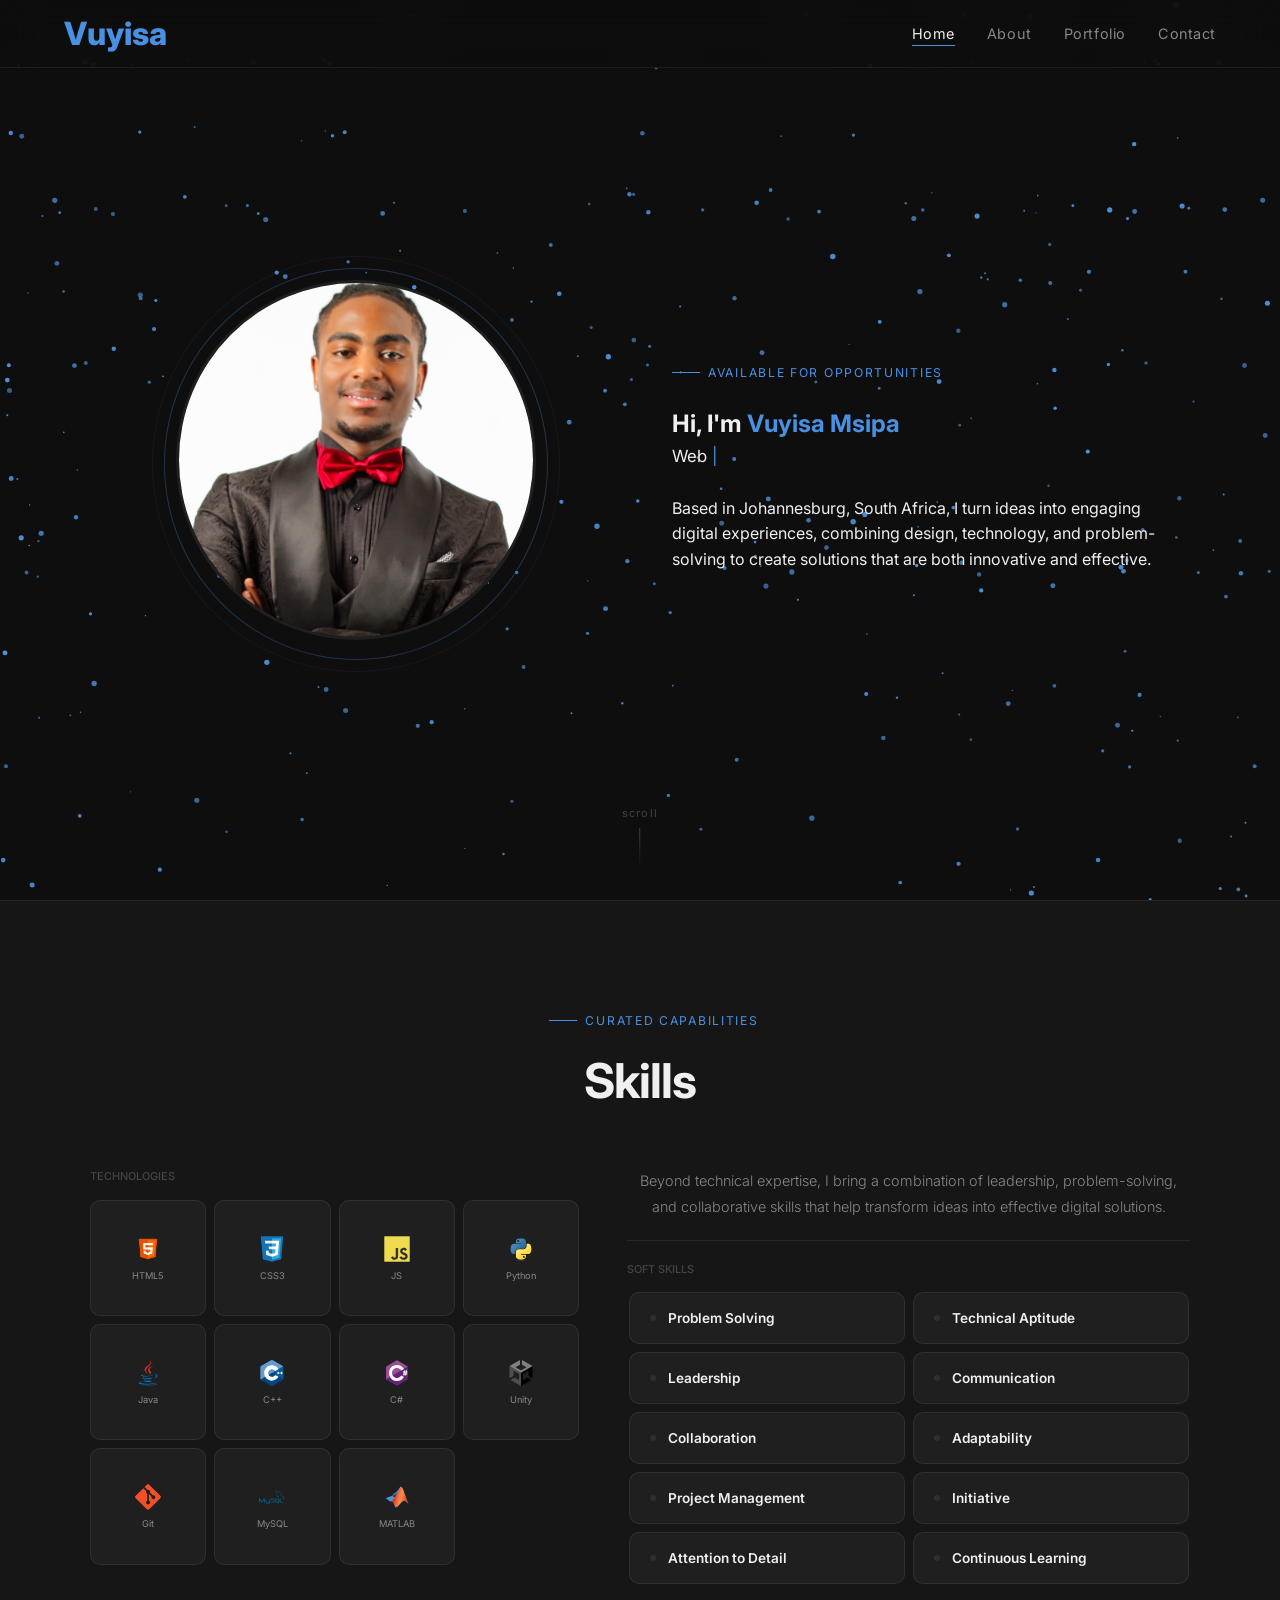
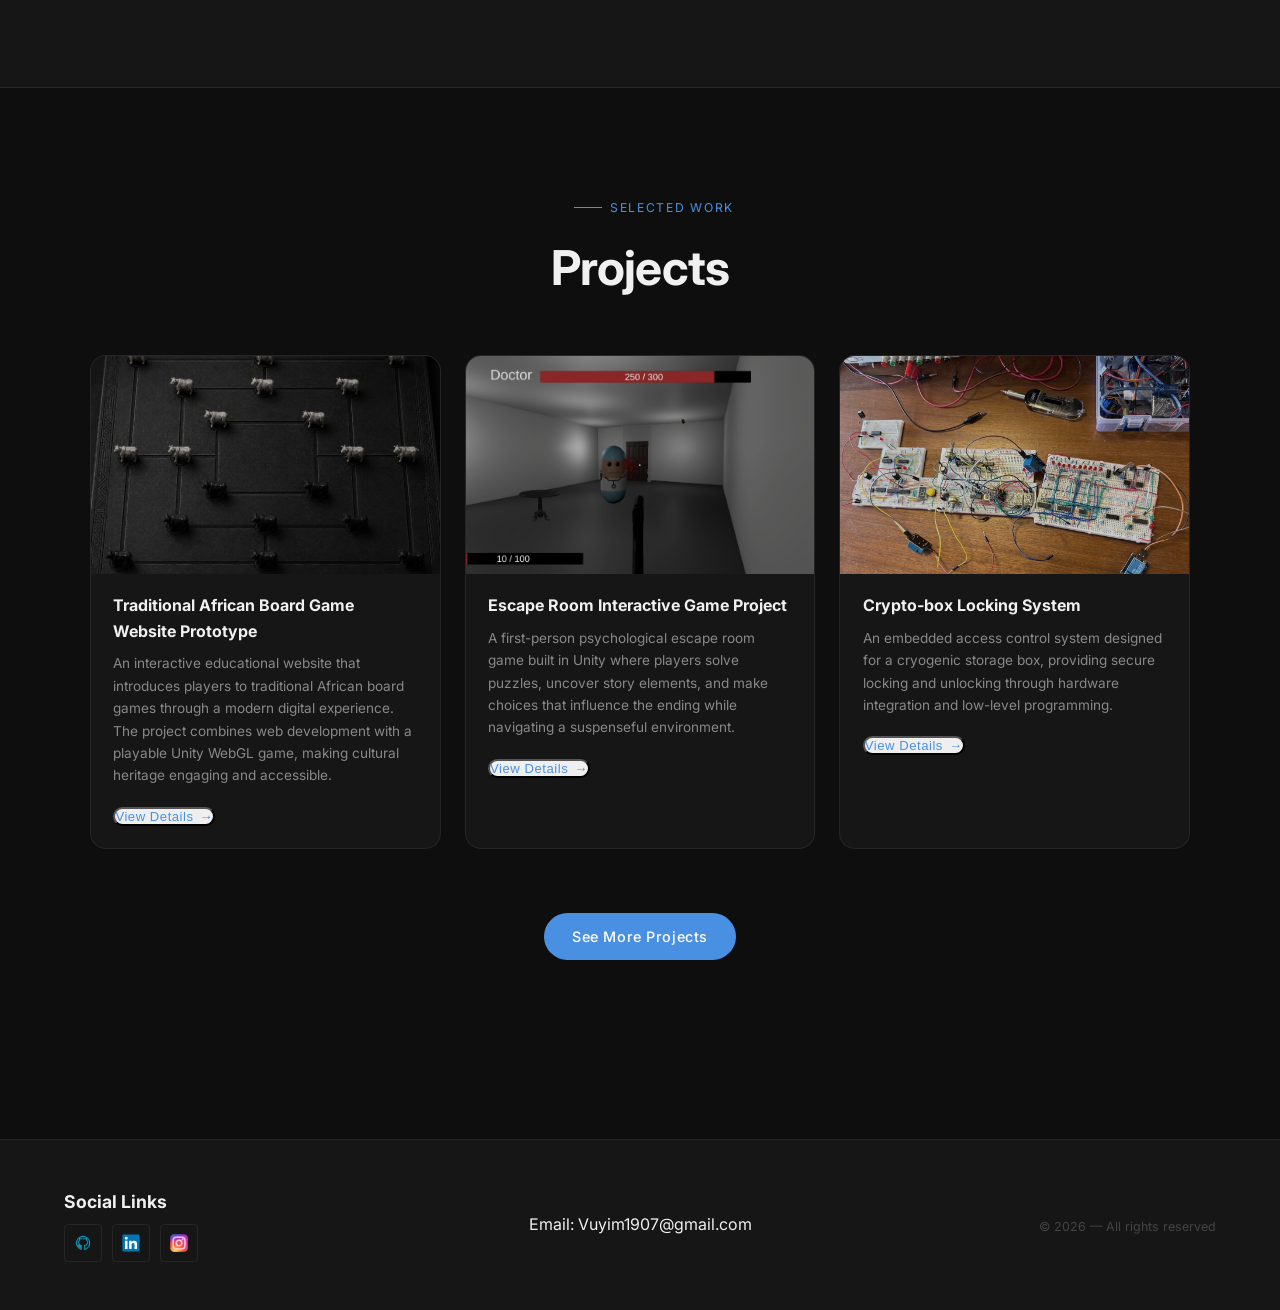
==== commit 53080ae3: "clean up" ====
--- a/index.html
+++ b/index.html
@@ -4,7 +4,7 @@
   <meta charset="UTF-8">
   <meta name="viewport" content="width=device-width, initial-scale=1.0">
   <meta name="description" content="Vuyisa Msipa — portfolio of a Digital Arts student and aspiring software engineer based in Johannesburg.">
-  <title>Home | Vuyisa Msipa</title>
+  <title>Vuyisa Msipa - Developer & Designer</title>
   <link rel="preconnect" href="https://fonts.googleapis.com">
   <link rel="preconnect" href="https://fonts.gstatic.com" crossorigin>
   <link href="https://fonts.googleapis.com/css2?family=Inter:wght@300;400;500;600;700;800&display=swap" rel="stylesheet">
--- a/CSS/main.css
+++ b/CSS/main.css
@@ -29,10 +29,8 @@
 .ring-wrapper { position: relative; width: 200px; height: 200px; display: flex; justify-content: center; align-items: center; margin-bottom: 30px; }
 .ring         { position: absolute; inset: 0; border-radius: 50%; animation: shiny-ring 2s linear infinite; }
 
-/* Fixed background layer — same family as #loader */
 #particle-canvas { position: fixed; top: 0; left: 0; width: 100vw; height: 100vh; display: block; z-index: -1; pointer-events: none; }
 
-/* Site-wide scroll-reveal utility — document-state class toggled on every page */
 .reveal         { opacity: 0; transform: translateY(28px); transition: opacity .6s, transform .6s; }
 .reveal.visible { opacity: 1; transform: none; }
 
--- a/CSS/components.css
+++ b/CSS/components.css
@@ -60,9 +60,21 @@
 
 
 /*Images & Profile Visuals*/
-.intro-img { border-radius: 4px; overflow: hidden; border: 1px solid var(--border); }
-.intro-img img { width: 100%; height: 320px; object-fit: cover; object-position: center; display: block; }
-
+.intro-img {
+  border-radius: 4px;
+  overflow: hidden;
+  border: 1px solid var(--border);
+  max-width: 400px;
+  margin: 0 auto;
+  aspect-ratio: 3/4;
+}
+.intro-img img {
+  width: 100%;
+  height: 100%;
+  object-fit: cover;
+  object-position: 50% 5%;
+  display: block;
+}
 .hobbies-img { border-radius: 4px; border: 1px solid var(--border); margin-top: 1.5rem; }
 .hobbies-img img { width: 100%; height: 100%; display: block; transition: filter .4s; }
 
@@ -75,7 +87,15 @@
   content: ''; position: absolute; inset: -24px; border-radius: 50%;
   border: 1px solid var(--accent-tint); animation: pulse 3s 1s ease-in-out infinite;
 }
-.photo-frame img { width: 100%; height: 100%; object-fit: cover; object-position: center; border-radius: 50%; border: 3px solid var(--surface2); }
+
+.photo-frame img {
+  width: 100%; height: 100%;
+  object-fit: cover;
+  object-position: 50% 10%;   /* shows face + torso, crops feet */
+  border-radius: 50%;
+  border: 3px solid var(--surface2);
+}
+
 @keyframes pulse {
   0%, 100%{ transform: scale(1);    opacity: 1; }
   50%{ transform: scale(1.04); opacity: .6; }
@@ -213,7 +233,6 @@
   0%, 100% { transform: translateX(-50%) translateY(0); }
   50%       { transform: translateX(-50%) translateY(6px); }
 }
-
 
 /*Utilities*/
 .text-accent  { color: var(--accent); }
--- a/CSS/nav_and_foot.css
+++ b/CSS/nav_and_foot.css
@@ -117,7 +117,7 @@
 }
 
 
-/*FOOTER */
+/*Footer*/
 footer { 
   background: var(--section-area-bg); 
   border-top: 1px solid var(--border); 
